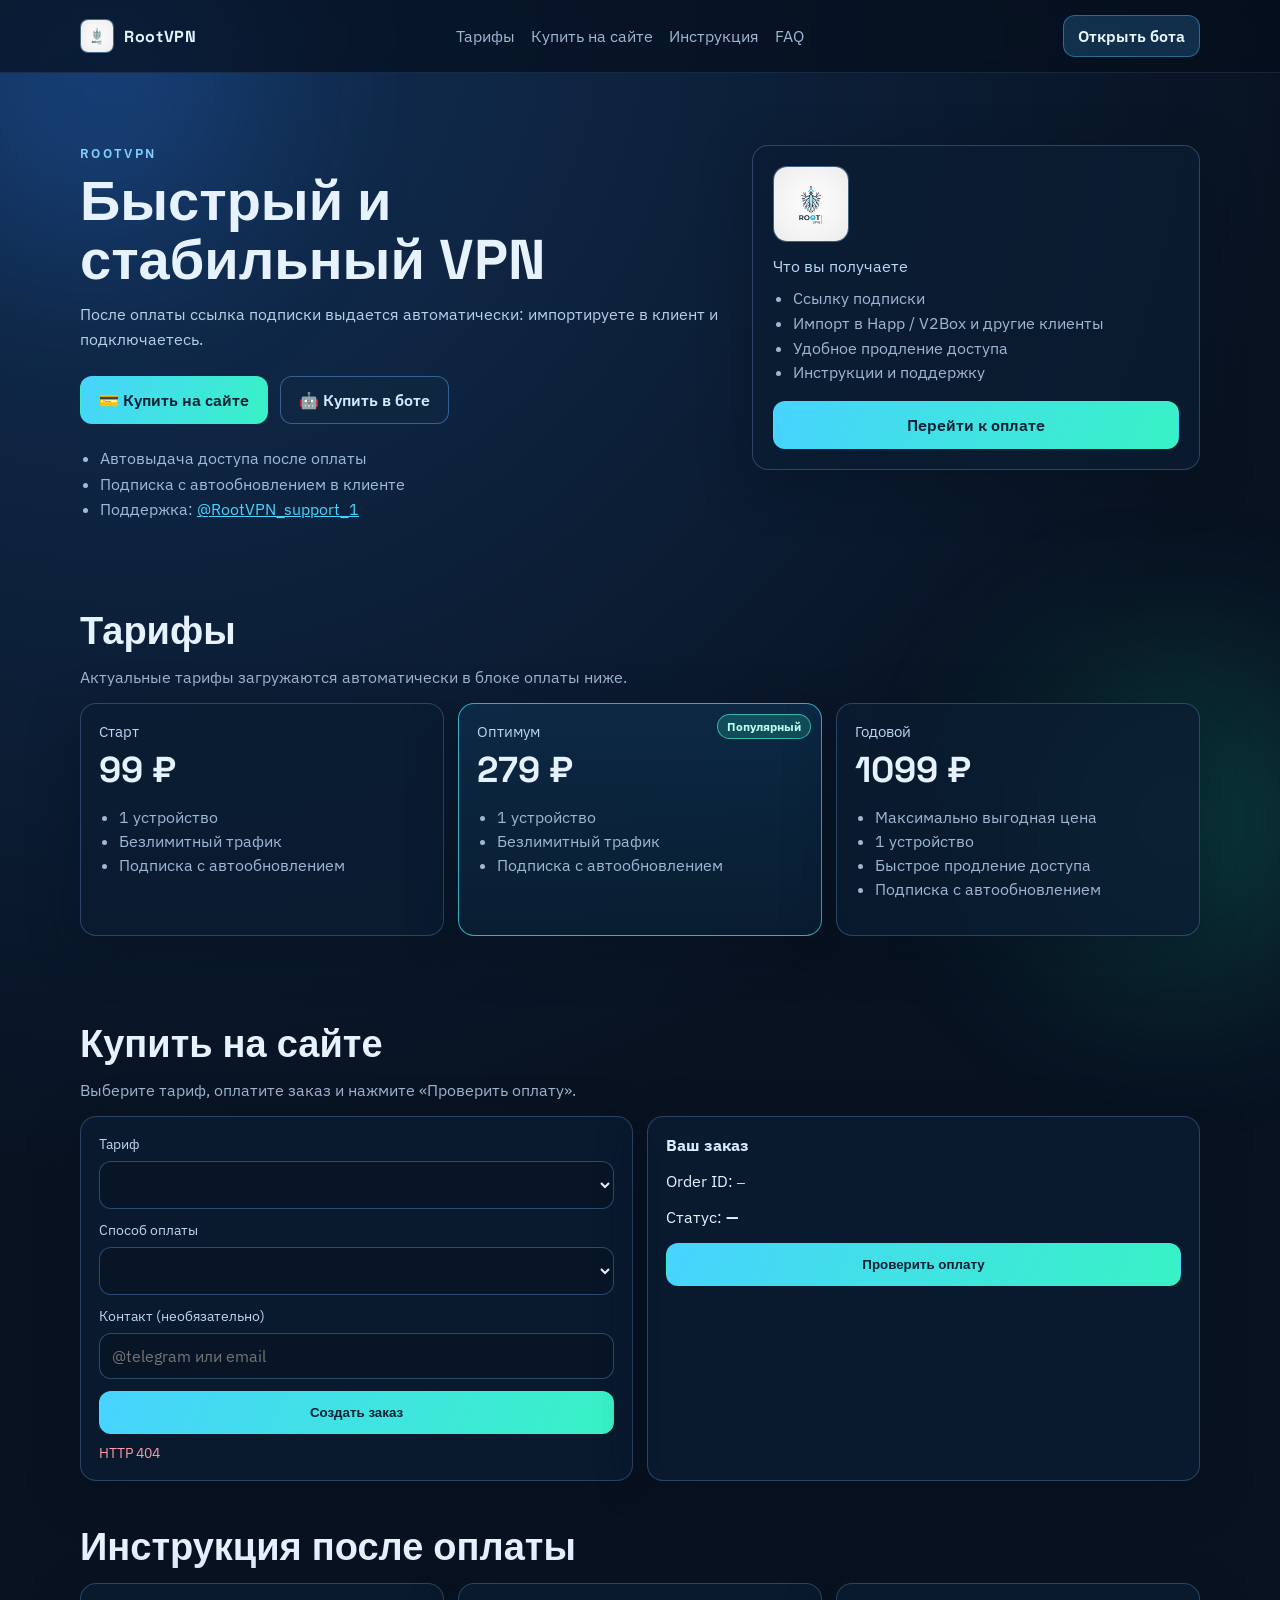
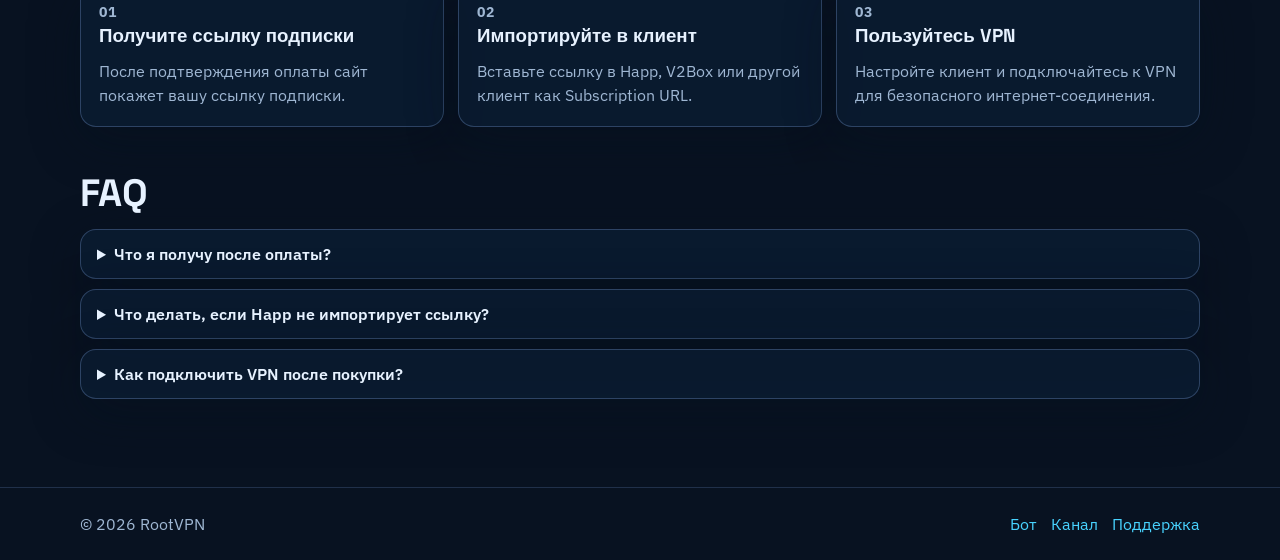
==== site/index.html @ 73cd656a "Fix site text encoding (UTF-8) and support link" ====
<!doctype html>
<html lang="ru">
<head>
  <meta charset="utf-8">
  <meta name="viewport" content="width=device-width, initial-scale=1">
  <title>RootVPN — быстрый и стабильный VPN</title>
  <meta name="description" content="RootVPN: самостоятельный сайт для покупки VPN-доступа, оплата и выдача подписки сразу после платежа.">
  <link rel="preconnect" href="https://fonts.googleapis.com">
  <link rel="preconnect" href="https://fonts.gstatic.com" crossorigin>
  <link href="https://fonts.googleapis.com/css2?family=Space+Grotesk:wght@400;500;700&family=IBM+Plex+Sans:wght@400;500;600&display=swap" rel="stylesheet">
  <link rel="stylesheet" href="styles.css">
</head>
<body>
  <div class="bg-blur bg-blur-a" aria-hidden="true"></div>
  <div class="bg-blur bg-blur-b" aria-hidden="true"></div>

  <header class="topbar">
    <div class="container topbar-inner">
      <a class="brand" href="#top">
        <img class="brand-logo" src="assets/rootvpn-logo.png" alt="Логотип RootVPN">
        <span>RootVPN</span>
      </a>
      <nav class="topnav">
        <a href="#plans">Тарифы</a>
        <a href="#checkout">Купить на сайте</a>
        <a href="#instructions">Инструкция</a>
        <a href="#faq">FAQ</a>
      </nav>
      <a class="btn btn-sm" href="https://t.me/VPNrobotBOT" target="_blank" rel="noopener">Открыть бота</a>
    </div>
  </header>

  <main id="top">
    <section class="hero">
      <div class="container hero-grid">
        <div>
          <p class="eyebrow">ROOTVPN</p>
          <h1>Быстрый и стабильный VPN</h1>
          <p class="lead">
            После оплаты ссылка подписки выдается автоматически: импортируете в клиент и подключаетесь.
          </p>
          <div class="hero-actions">
            <a class="btn btn-primary" href="#checkout">💳 Купить на сайте</a>
            <a class="btn btn-ghost" href="https://t.me/VPNrobotBOT" target="_blank" rel="noopener">🤖 Купить в боте</a>
          </div>
          <ul class="trust-list">
            <li>Автовыдача доступа после оплаты</li>
            <li>Подписка с автообновлением в клиенте</li>
            <li>Поддержка: <a href="https://t.me/RootVPN_support_1" target="_blank" rel="noopener">@RootVPN_support_1</a></li>
          </ul>
        </div>
        <aside class="hero-card">
          <img class="hero-logo" src="assets/rootvpn-logo.png" alt="Логотип RootVPN">
          <p class="hero-card-title">Что вы получаете</p>
          <ul>
            <li>Ссылку подписки</li>
            <li>Импорт в Happ / V2Box и другие клиенты</li>
            <li>Удобное продление доступа</li>
            <li>Инструкции и поддержку</li>
          </ul>
          <a class="btn btn-primary btn-block" href="#checkout">Перейти к оплате</a>
        </aside>
      </div>
    </section>

    <section class="plans" id="plans">
      <div class="container">
        <h2>Тарифы</h2>
        <p class="section-sub">Актуальные тарифы загружаются автоматически в блоке оплаты ниже.</p>
        <div class="plans-grid">
          <article class="plan">
            <p class="plan-name">Старт</p>
            <p class="plan-price">99 ₽</p>
            <ul>
              <li>1 устройство</li>
              <li>Безлимитный трафик</li>
              <li>Подписка с автообновлением</li>
            </ul>
          </article>
          <article class="plan plan-featured">
            <p class="plan-badge">Популярный</p>
            <p class="plan-name">Оптимум</p>
            <p class="plan-price">279 ₽</p>
            <ul>
              <li>1 устройство</li>
              <li>Безлимитный трафик</li>
              <li>Подписка с автообновлением</li>
            </ul>
          </article>
          <article class="plan">
            <p class="plan-name">Годовой</p>
            <p class="plan-price">1099 ₽</p>
            <ul>
              <li>Максимально выгодная цена</li>
              <li>1 устройство</li>
              <li>Быстрое продление доступа</li>
              <li>Подписка с автообновлением</li>
            </ul>
          </article>
        </div>
      </div>
    </section>

    <section class="checkout" id="checkout">
      <div class="container">
        <h2>Купить на сайте</h2>
        <p class="section-sub">Выберите тариф, оплатите заказ и нажмите «Проверить оплату».</p>

        <div class="checkout-grid">
          <form id="checkout-form" class="checkout-card">
            <label class="field-label" for="plan-select">Тариф</label>
            <select id="plan-select" class="field-input" required></select>

            <label class="field-label" for="provider-select">Способ оплаты</label>
            <select id="provider-select" class="field-input" required></select>

            <label class="field-label" for="contact-input">Контакт (необязательно)</label>
            <input id="contact-input" class="field-input" placeholder="@telegram или email">

            <button type="submit" class="btn btn-primary btn-block">Создать заказ</button>
            <p id="checkout-error" class="msg msg-error" aria-live="polite"></p>
          </form>

          <div class="checkout-card" id="order-card">
            <p class="order-title">Ваш заказ</p>
            <p>Order ID: <code id="order-id">—</code></p>
            <p>Статус: <strong id="order-status">—</strong></p>
            <div class="order-actions">
              <a id="pay-link" class="btn btn-ghost btn-block" href="#" target="_blank" rel="noopener" hidden>Открыть оплату</a>
              <button id="check-btn" class="btn btn-primary btn-block" type="button" disabled>Проверить оплату</button>
            </div>
            <p id="order-message" class="msg" aria-live="polite"></p>
          </div>
        </div>
      </div>
    </section>

    <section class="instructions" id="instructions">
      <div class="container">
        <h2>Инструкция после оплаты</h2>
        <div class="steps">
          <article class="step">
            <p class="step-num">01</p>
            <h3>Получите ссылку подписки</h3>
            <p>После подтверждения оплаты сайт покажет вашу ссылку подписки.</p>
          </article>
          <article class="step">
            <p class="step-num">02</p>
            <h3>Импортируйте в клиент</h3>
            <p>Вставьте ссылку в Happ, V2Box или другой клиент как Subscription URL.</p>
          </article>
          <article class="step">
            <p class="step-num">03</p>
            <h3>Пользуйтесь VPN</h3>
            <p>Настройте клиент и подключайтесь к VPN для безопасного интернет-соединения.</p>
          </article>
        </div>

        <div id="delivery-box" class="delivery-box" hidden>
          <p class="delivery-title">Доступ выдан ✅</p>
          <label class="field-label" for="sub-url">Ссылка подписки</label>
          <textarea id="sub-url" class="field-input code-field" rows="3" readonly></textarea>
          <button id="copy-sub-url" class="btn btn-ghost" type="button">Скопировать ссылку</button>
          <p id="copy-msg" class="msg" aria-live="polite"></p>
        </div>
      </div>
    </section>

    <section class="faq" id="faq">
      <div class="container">
        <h2>FAQ</h2>
        <details>
          <summary>Что я получу после оплаты?</summary>
          <p>После подтверждения оплаты вы получите ссылку на вашу подписку, которую можно импортировать в любой поддерживаемый клиент.</p>
        </details>
        <details>
          <summary>Что делать, если Happ не импортирует ссылку?</summary>
          <p>Зайдите в Settings → Dev Settings → Enable for all configurations, затем попробуйте импорт еще раз.</p>
        </details>
        <details>
          <summary>Как подключить VPN после покупки?</summary>
          <p>После получения ссылки на подписку, импортируйте её в ваш клиент (Happ, V2Box или другой) как Subscription URL.</p>
        </details>
      </div>
    </section>
  </main>

  <footer class="footer">
    <div class="container footer-inner">
      <p>© <span id="year"></span> RootVPN</p>
      <div class="footer-links">
        <a href="https://t.me/VPNrobotBOT" target="_blank" rel="noopener">Бот</a>
        <a href="https://t.me/rootvpn_chnl" target="_blank" rel="noopener">Канал</a>
        <a href="https://t.me/RootVPN_support_1" target="_blank" rel="noopener">Поддержка</a>
      </div>
    </div>
  </footer>

  <script src="site.js"></script>
</body>
</html>
---- site/styles.css ----
:root {
  --bg: #081221;
  --bg-soft: #0d1d33;
  --card: rgba(11, 29, 51, 0.78);
  --line: rgba(147, 188, 255, 0.26);
  --text: #e7f2ff;
  --muted: #9fb7d3;
  --accent: #48d3ff;
  --accent-2: #38f2c5;
  --shadow: 0 14px 50px rgba(5, 16, 28, 0.42);
}

*,
*::before,
*::after {
  box-sizing: border-box;
}

[hidden] {
  display: none !important;
}

html,
body {
  margin: 0;
  padding: 0;
  background: radial-gradient(circle at 10% 0%, #123056 0%, var(--bg) 48%),
    radial-gradient(circle at 90% 90%, #0e2e40 0%, var(--bg) 44%);
  color: var(--text);
  font-family: "IBM Plex Sans", "Segoe UI", sans-serif;
}

a {
  color: var(--accent);
}

.container {
  width: min(1120px, 92vw);
  margin: 0 auto;
}

.bg-blur {
  position: fixed;
  border-radius: 999px;
  filter: blur(90px);
  opacity: 0.22;
  pointer-events: none;
  z-index: 0;
}

.bg-blur-a {
  width: 340px;
  height: 340px;
  background: #2e82ff;
  top: -80px;
  left: -80px;
}

.bg-blur-b {
  width: 320px;
  height: 320px;
  background: #16c99a;
  bottom: -80px;
  right: -60px;
}

.topbar,
main,
.footer {
  position: relative;
  z-index: 1;
}

.topbar {
  backdrop-filter: blur(10px);
  border-bottom: 1px solid rgba(121, 169, 242, 0.14);
  background: rgba(5, 14, 27, 0.68);
}

.topbar-inner {
  display: flex;
  align-items: center;
  justify-content: space-between;
  min-height: 72px;
  gap: 18px;
}

.brand {
  display: inline-flex;
  align-items: center;
  gap: 10px;
  font-family: "Space Grotesk", "Segoe UI", sans-serif;
  font-weight: 700;
  letter-spacing: 0.04em;
  text-decoration: none;
  color: #dff6ff;
}

.brand-logo {
  width: 34px;
  height: 34px;
  border-radius: 8px;
  object-fit: cover;
  border: 1px solid rgba(151, 205, 255, 0.42);
  background: rgba(16, 35, 59, 0.8);
}

.topnav {
  display: flex;
  gap: 16px;
}

.topnav a {
  text-decoration: none;
  color: var(--muted);
}

.topnav a:hover {
  color: #d8ebff;
}

.btn {
  display: inline-flex;
  align-items: center;
  justify-content: center;
  border-radius: 12px;
  text-decoration: none;
  border: 1px solid transparent;
  font-weight: 600;
  transition: transform 0.2s ease, filter 0.2s ease, border-color 0.2s ease;
}

.btn:hover {
  transform: translateY(-1px);
  filter: brightness(1.08);
}

.btn-sm {
  padding: 10px 14px;
  background: rgba(66, 174, 255, 0.2);
  border-color: rgba(84, 196, 255, 0.4);
  color: #e8f8ff;
}

.btn-primary {
  padding: 13px 18px;
  background: linear-gradient(115deg, var(--accent), var(--accent-2));
  color: #052033;
}

.btn-ghost {
  padding: 13px 18px;
  border-color: rgba(96, 166, 255, 0.46);
  background: rgba(18, 41, 67, 0.65);
  color: #d5e9ff;
}

.btn-block {
  width: 100%;
}

.hero {
  padding: 72px 0 42px;
}

.hero-grid {
  display: grid;
  grid-template-columns: 1.3fr 0.9fr;
  gap: 26px;
  align-items: start;
}

.eyebrow {
  margin: 0 0 10px;
  color: #83cdff;
  font-size: 13px;
  letter-spacing: 0.18em;
  text-transform: uppercase;
  font-weight: 600;
}

h1,
h2,
h3 {
  margin: 0 0 12px;
  font-family: "Space Grotesk", "Segoe UI", sans-serif;
}

h1 {
  font-size: clamp(32px, 5vw, 56px);
  line-height: 1.05;
  max-width: 760px;
}

h2 {
  font-size: clamp(26px, 3vw, 38px);
}

.lead {
  margin: 0 0 24px;
  color: #b7d0e8;
  line-height: 1.58;
  max-width: 640px;
}

.hero-actions {
  display: flex;
  gap: 12px;
  flex-wrap: wrap;
  margin-bottom: 22px;
}

.trust-list {
  margin: 0;
  padding-left: 20px;
  color: #9fbbd9;
  line-height: 1.6;
}

.hero-card,
.plan,
.step,
.faq details {
  border: 1px solid var(--line);
  border-radius: 16px;
  background: var(--card);
  box-shadow: var(--shadow);
}

.hero-card {
  padding: 20px;
}

.hero-logo {
  width: 76px;
  height: 76px;
  border-radius: 14px;
  object-fit: cover;
  border: 1px solid rgba(151, 205, 255, 0.36);
  margin-bottom: 10px;
  background: rgba(16, 35, 59, 0.8);
}

.hero-card-title {
  margin: 0 0 10px;
  color: #b9d8f5;
}

.hero-card ul {
  margin: 0 0 16px;
  padding-left: 20px;
  color: var(--muted);
  line-height: 1.55;
}

.plans,
.how,
.faq {
  padding: 42px 0;
}

.section-sub {
  margin: 0 0 16px;
  color: var(--muted);
}

.plans-grid {
  display: grid;
  grid-template-columns: repeat(3, minmax(0, 1fr));
  gap: 14px;
}

.plan {
  padding: 18px;
  position: relative;
}

.plan-featured {
  border-color: rgba(72, 233, 255, 0.7);
  background: linear-gradient(180deg, rgba(12, 43, 71, 0.9), rgba(10, 30, 51, 0.9));
}

.plan-badge {
  position: absolute;
  top: 10px;
  right: 10px;
  margin: 0;
  font-size: 12px;
  font-weight: 700;
  background: rgba(55, 224, 194, 0.2);
  border: 1px solid rgba(72, 242, 205, 0.65);
  padding: 4px 9px;
  border-radius: 999px;
  color: #baffee;
}

.plan-name {
  margin: 0;
  color: #b9d7f2;
  font-size: 15px;
}

.plan-price {
  margin: 6px 0 12px;
  font-family: "Space Grotesk", "Segoe UI", sans-serif;
  font-size: 36px;
  font-weight: 700;
}

.plan ul {
  margin: 0 0 16px;
  padding-left: 20px;
  color: var(--muted);
  line-height: 1.5;
}

.checkout {
  padding: 42px 0;
}

.checkout-grid {
  display: grid;
  grid-template-columns: 1fr 1fr;
  gap: 14px;
}

.checkout-card {
  border: 1px solid var(--line);
  border-radius: 16px;
  background: var(--card);
  box-shadow: var(--shadow);
  padding: 18px;
}

.field-label {
  display: block;
  margin: 0 0 8px;
  color: #bbd6ef;
  font-size: 14px;
}

.field-input {
  width: 100%;
  border: 1px solid rgba(116, 172, 242, 0.35);
  border-radius: 12px;
  background: rgba(8, 22, 40, 0.9);
  color: #e5f2ff;
  padding: 12px;
  margin: 0 0 12px;
  font: inherit;
}

.field-input:focus {
  outline: none;
  border-color: rgba(72, 211, 255, 0.8);
  box-shadow: 0 0 0 2px rgba(72, 211, 255, 0.2);
}

.code-field {
  min-height: 92px;
  font-family: "IBM Plex Mono", "Consolas", monospace;
  font-size: 13px;
}

.order-title {
  margin: 0 0 8px;
  color: #d6ecff;
  font-weight: 700;
}

.order-actions {
  display: grid;
  gap: 10px;
  margin-top: 12px;
}

.msg {
  margin: 10px 0 0;
  font-size: 14px;
  color: #aecdde;
}

.msg-error {
  color: #ff9ba7;
}

.msg-ok {
  color: #84f0c2;
}

.delivery-box {
  margin-top: 16px;
  border: 1px solid rgba(72, 242, 205, 0.42);
  border-radius: 16px;
  background: rgba(9, 35, 38, 0.62);
  box-shadow: var(--shadow);
  padding: 18px;
}

.delivery-title {
  margin: 0 0 10px;
  color: #baffee;
  font-weight: 700;
}

.steps {
  display: grid;
  grid-template-columns: repeat(3, minmax(0, 1fr));
  gap: 14px;
}

.step {
  padding: 18px;
}

.step-num {
  margin: 0 0 8px;
  color: #91d6ff;
  font-weight: 700;
  font-size: 14px;
  letter-spacing: 0.08em;
}

.step p {
  margin: 0;
  color: var(--muted);
  line-height: 1.55;
}

.faq details {
  padding: 14px 16px;
  margin-bottom: 10px;
}

.faq summary {
  cursor: pointer;
  font-weight: 600;
}

.faq p {
  color: var(--muted);
  margin: 10px 0 0;
  line-height: 1.55;
}

.footer {
  border-top: 1px solid rgba(128, 172, 240, 0.2);
  margin-top: 36px;
}

.footer-inner {
  min-height: 72px;
  display: flex;
  align-items: center;
  justify-content: space-between;
  gap: 14px;
}

.footer p {
  margin: 0;
  color: var(--muted);
}

.footer-links {
  display: flex;
  gap: 14px;
}

.footer-links a {
  text-decoration: none;
}

@media (max-width: 960px) {
  .hero-grid,
  .plans-grid,
  .steps,
  .checkout-grid {
    grid-template-columns: 1fr;
  }

  .topnav {
    display: none;
  }
}

@media (max-width: 540px) {
  .hero {
    padding-top: 46px;
  }

  .btn,
  .btn-sm {
    width: 100%;
  }

  .hero-actions {
    width: 100%;
  }
}
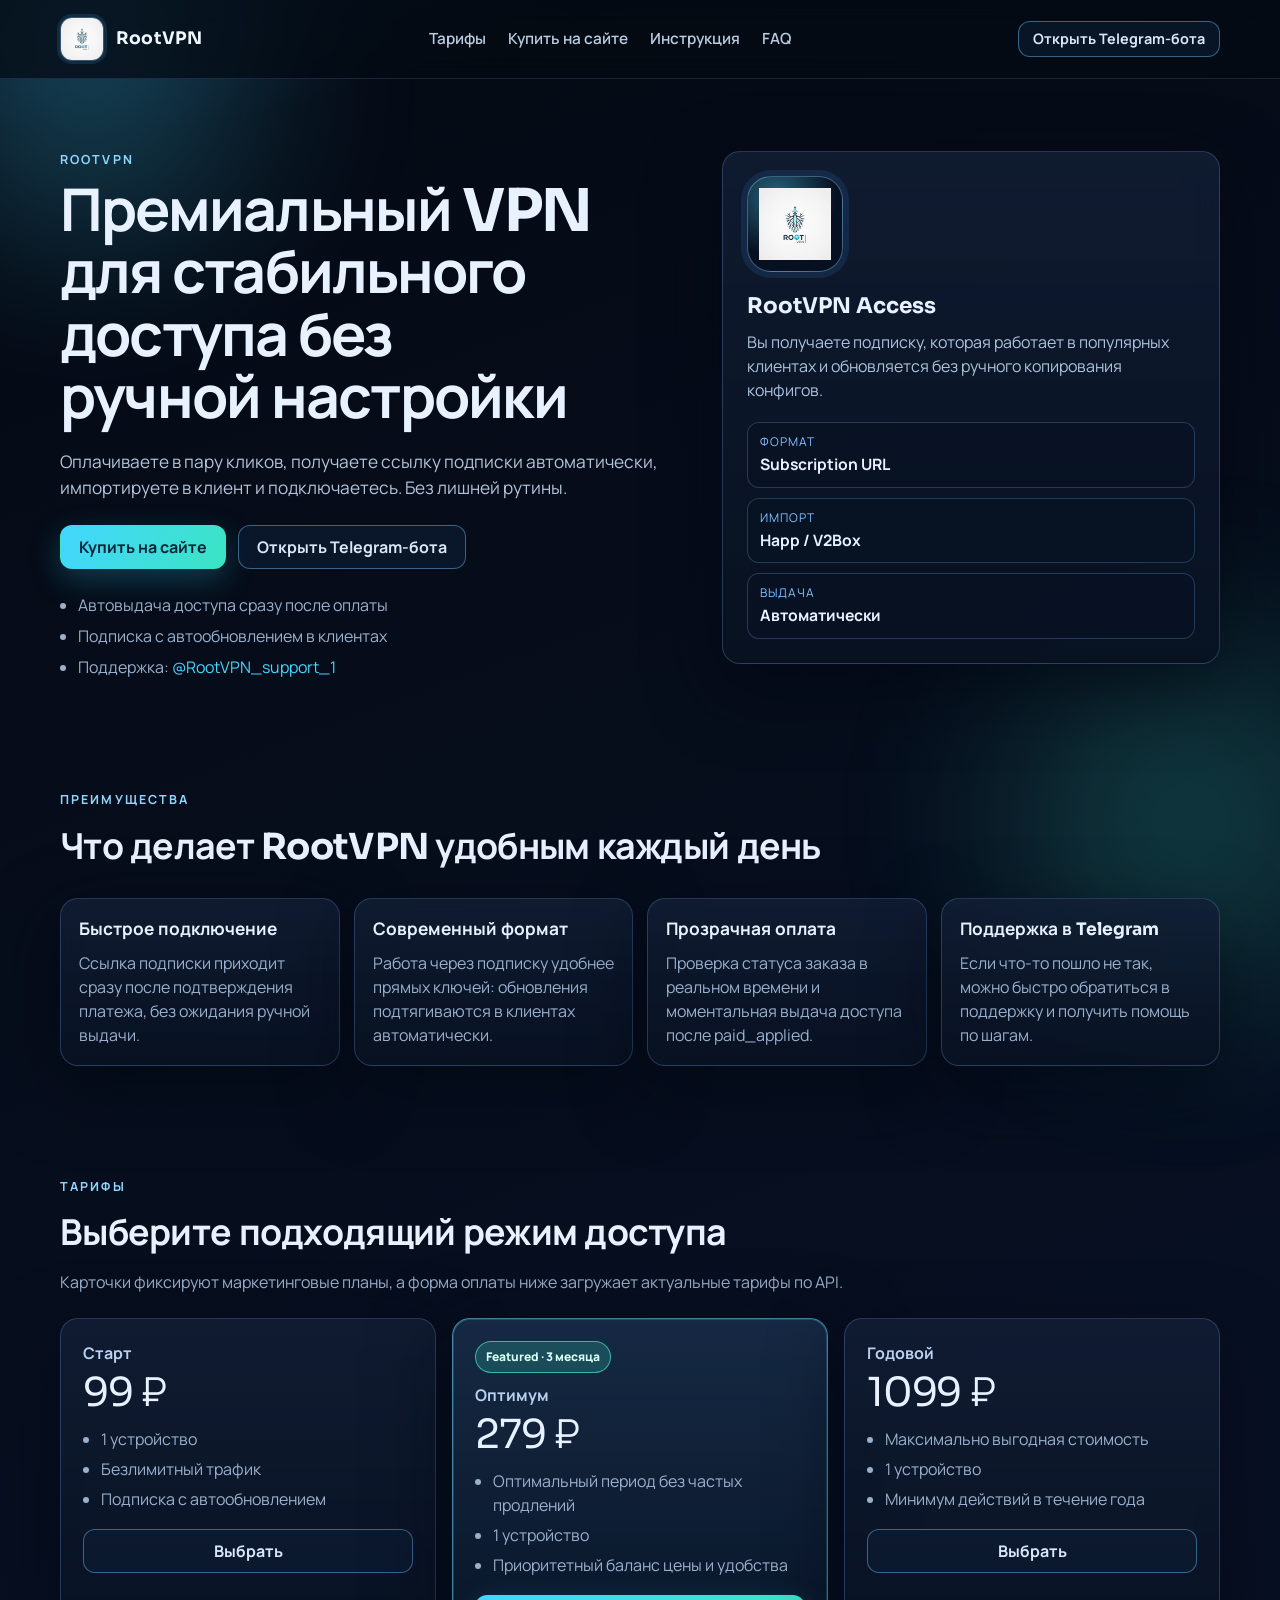
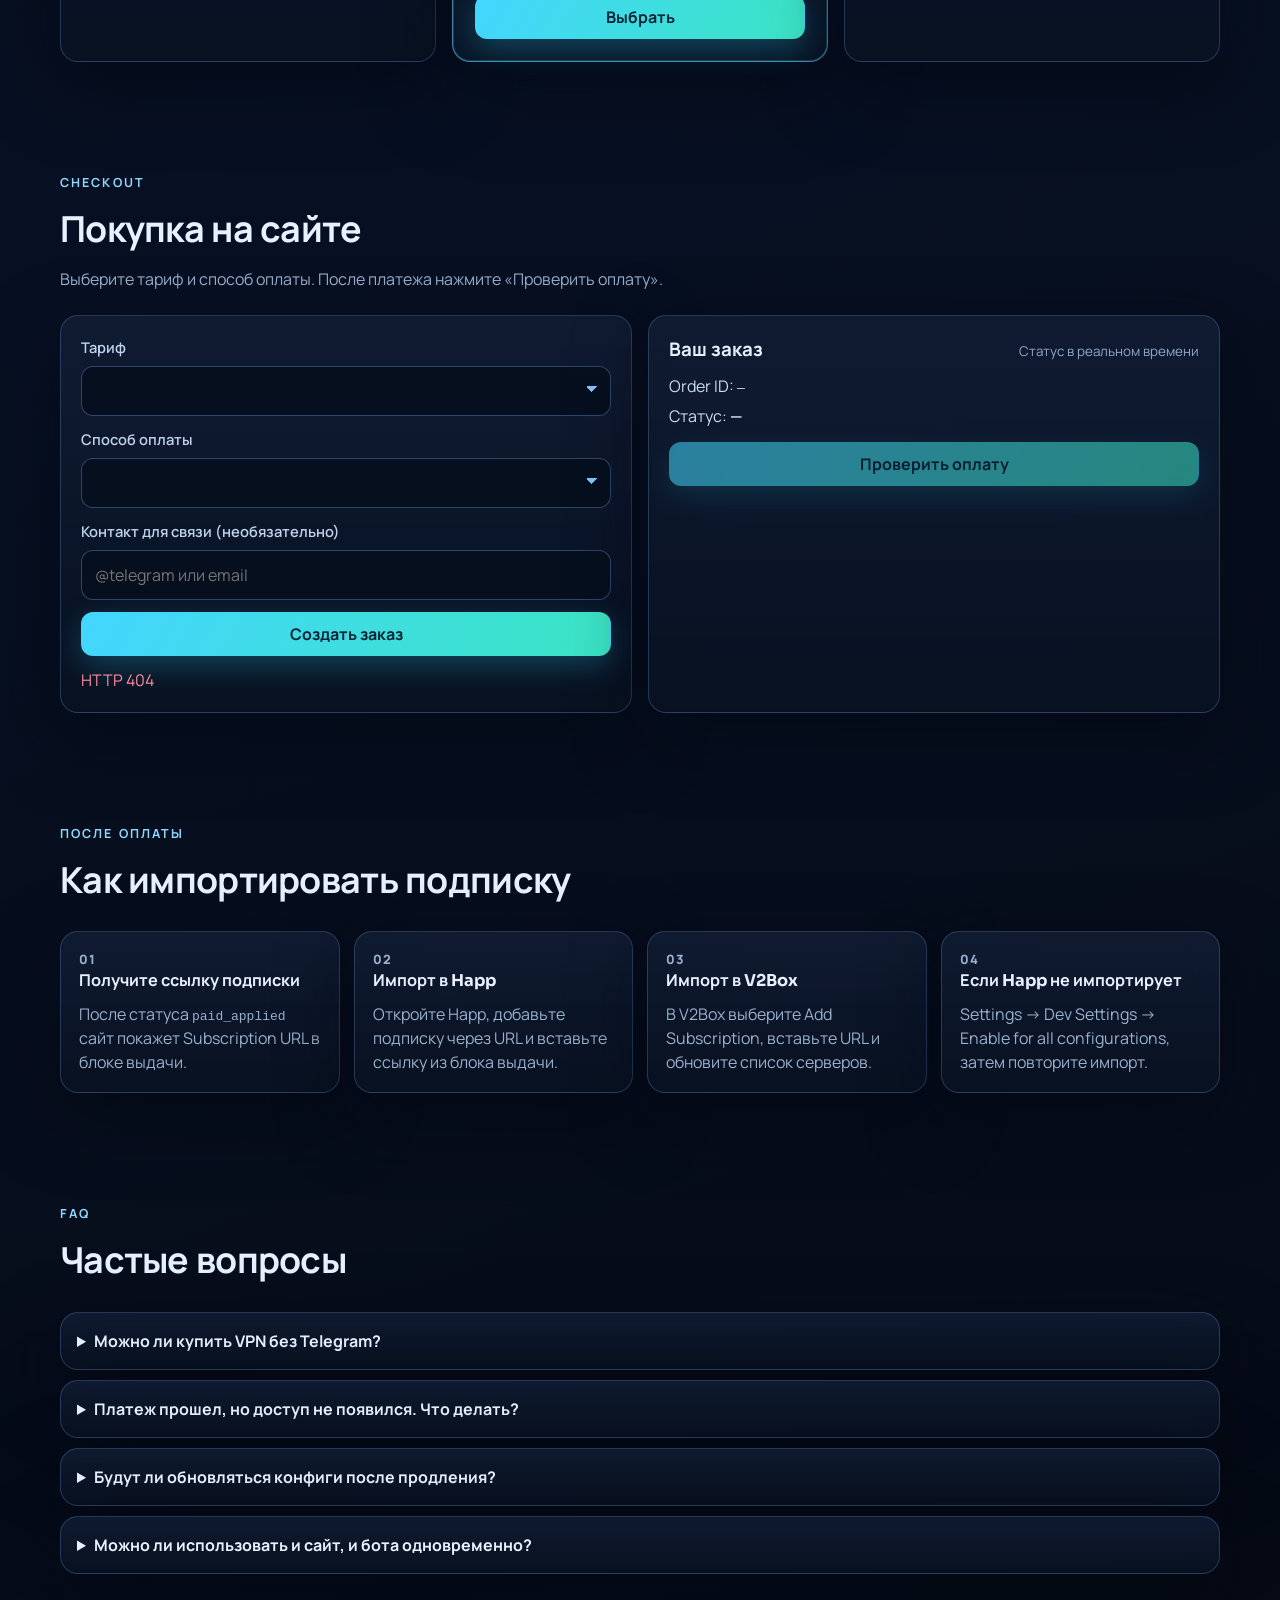
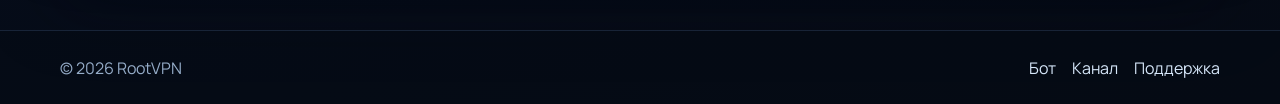
==== commit 684ebf8e: "Site: premium redesign for RootVPN landing and checkout UI" ====
--- a/site/index.html
+++ b/site/index.html
@@ -3,189 +3,264 @@
 <head>
   <meta charset="utf-8">
   <meta name="viewport" content="width=device-width, initial-scale=1">
-  <title>RootVPN — быстрый и стабильный VPN</title>
-  <meta name="description" content="RootVPN: самостоятельный сайт для покупки VPN-доступа, оплата и выдача подписки сразу после платежа.">
+  <title>RootVPN — премиальный VPN без лишних шагов</title>
+  <meta name="description" content="RootVPN: быстрый, стабильный и приватный VPN. Покупка на сайте, мгновенная выдача подписки, поддержка в Telegram.">
   <link rel="preconnect" href="https://fonts.googleapis.com">
   <link rel="preconnect" href="https://fonts.gstatic.com" crossorigin>
-  <link href="https://fonts.googleapis.com/css2?family=Space+Grotesk:wght@400;500;700&family=IBM+Plex+Sans:wght@400;500;600&display=swap" rel="stylesheet">
+  <link href="https://fonts.googleapis.com/css2?family=Manrope:wght@400;500;600;700;800&family=Sora:wght@500;600;700&display=swap" rel="stylesheet">
   <link rel="stylesheet" href="styles.css">
 </head>
 <body>
-  <div class="bg-blur bg-blur-a" aria-hidden="true"></div>
-  <div class="bg-blur bg-blur-b" aria-hidden="true"></div>
-
-  <header class="topbar">
-    <div class="container topbar-inner">
-      <a class="brand" href="#top">
+  <div class="page-glow glow-top" aria-hidden="true"></div>
+  <div class="page-glow glow-bottom" aria-hidden="true"></div>
+
+  <header class="site-header">
+    <div class="container header-inner">
+      <a class="brand" href="#top" aria-label="RootVPN">
         <img class="brand-logo" src="assets/rootvpn-logo.png" alt="Логотип RootVPN">
-        <span>RootVPN</span>
+        <span class="brand-text">RootVPN</span>
       </a>
-      <nav class="topnav">
+      <nav class="main-nav" aria-label="Главная навигация">
         <a href="#plans">Тарифы</a>
         <a href="#checkout">Купить на сайте</a>
         <a href="#instructions">Инструкция</a>
         <a href="#faq">FAQ</a>
       </nav>
-      <a class="btn btn-sm" href="https://t.me/VPNrobotBOT" target="_blank" rel="noopener">Открыть бота</a>
+      <a class="btn btn-outline btn-small" href="https://t.me/VPNrobotBOT" target="_blank" rel="noopener">Открыть Telegram-бота</a>
     </div>
   </header>
 
   <main id="top">
-    <section class="hero">
+    <section class="hero section">
       <div class="container hero-grid">
-        <div>
+        <div class="hero-copy">
           <p class="eyebrow">ROOTVPN</p>
-          <h1>Быстрый и стабильный VPN</h1>
-          <p class="lead">
-            После оплаты ссылка подписки выдается автоматически: импортируете в клиент и подключаетесь.
+          <h1>Премиальный VPN для стабильного доступа без ручной настройки</h1>
+          <p class="hero-subtitle">
+            Оплачиваете в пару кликов, получаете ссылку подписки автоматически,
+            импортируете в клиент и подключаетесь. Без лишней рутины.
           </p>
           <div class="hero-actions">
-            <a class="btn btn-primary" href="#checkout">💳 Купить на сайте</a>
-            <a class="btn btn-ghost" href="https://t.me/VPNrobotBOT" target="_blank" rel="noopener">🤖 Купить в боте</a>
+            <a class="btn btn-primary" href="#checkout">Купить на сайте</a>
+            <a class="btn btn-outline" href="https://t.me/VPNrobotBOT" target="_blank" rel="noopener">Открыть Telegram-бота</a>
           </div>
           <ul class="trust-list">
-            <li>Автовыдача доступа после оплаты</li>
-            <li>Подписка с автообновлением в клиенте</li>
+            <li>Автовыдача доступа сразу после оплаты</li>
+            <li>Подписка с автообновлением в клиентах</li>
             <li>Поддержка: <a href="https://t.me/RootVPN_support_1" target="_blank" rel="noopener">@RootVPN_support_1</a></li>
           </ul>
         </div>
-        <aside class="hero-card">
-          <img class="hero-logo" src="assets/rootvpn-logo.png" alt="Логотип RootVPN">
-          <p class="hero-card-title">Что вы получаете</p>
-          <ul>
-            <li>Ссылку подписки</li>
-            <li>Импорт в Happ / V2Box и другие клиенты</li>
-            <li>Удобное продление доступа</li>
-            <li>Инструкции и поддержку</li>
-          </ul>
-          <a class="btn btn-primary btn-block" href="#checkout">Перейти к оплате</a>
+
+        <aside class="hero-panel glass-card">
+          <div class="hero-logo-wrap">
+            <img class="hero-logo" src="assets/rootvpn-logo.png" alt="RootVPN">
+          </div>
+          <h2>RootVPN Access</h2>
+          <p>
+            Вы получаете подписку, которая работает в популярных клиентах
+            и обновляется без ручного копирования конфигов.
+          </p>
+          <div class="hero-metrics">
+            <div class="metric-card">
+              <span class="metric-label">Формат</span>
+              <strong>Subscription URL</strong>
+            </div>
+            <div class="metric-card">
+              <span class="metric-label">Импорт</span>
+              <strong>Happ / V2Box</strong>
+            </div>
+            <div class="metric-card">
+              <span class="metric-label">Выдача</span>
+              <strong>Автоматически</strong>
+            </div>
+          </div>
         </aside>
       </div>
     </section>
 
-    <section class="plans" id="plans">
-      <div class="container">
-        <h2>Тарифы</h2>
-        <p class="section-sub">Актуальные тарифы загружаются автоматически в блоке оплаты ниже.</p>
-        <div class="plans-grid">
-          <article class="plan">
-            <p class="plan-name">Старт</p>
-            <p class="plan-price">99 ₽</p>
+    <section class="benefits section" id="benefits">
+      <div class="container">
+        <div class="section-head">
+          <p class="eyebrow">Преимущества</p>
+          <h2>Что делает RootVPN удобным каждый день</h2>
+        </div>
+        <div class="benefits-grid">
+          <article class="glass-card benefit-card">
+            <h3>Быстрое подключение</h3>
+            <p>Ссылка подписки приходит сразу после подтверждения платежа, без ожидания ручной выдачи.</p>
+          </article>
+          <article class="glass-card benefit-card">
+            <h3>Современный формат</h3>
+            <p>Работа через подписку удобнее прямых ключей: обновления подтягиваются в клиентах автоматически.</p>
+          </article>
+          <article class="glass-card benefit-card">
+            <h3>Прозрачная оплата</h3>
+            <p>Проверка статуса заказа в реальном времени и моментальная выдача доступа после paid_applied.</p>
+          </article>
+          <article class="glass-card benefit-card">
+            <h3>Поддержка в Telegram</h3>
+            <p>Если что-то пошло не так, можно быстро обратиться в поддержку и получить помощь по шагам.</p>
+          </article>
+        </div>
+      </div>
+    </section>
+
+    <section class="pricing section" id="plans">
+      <div class="container">
+        <div class="section-head">
+          <p class="eyebrow">Тарифы</p>
+          <h2>Выберите подходящий режим доступа</h2>
+          <p class="section-note">Карточки фиксируют маркетинговые планы, а форма оплаты ниже загружает актуальные тарифы по API.</p>
+        </div>
+        <div class="pricing-grid">
+          <article class="glass-card price-card">
+            <p class="price-name">Старт</p>
+            <p class="price-value">99 ₽</p>
             <ul>
               <li>1 устройство</li>
               <li>Безлимитный трафик</li>
               <li>Подписка с автообновлением</li>
             </ul>
-          </article>
-          <article class="plan plan-featured">
-            <p class="plan-badge">Популярный</p>
-            <p class="plan-name">Оптимум</p>
-            <p class="plan-price">279 ₽</p>
+            <a class="btn btn-outline btn-block" href="#checkout">Выбрать</a>
+          </article>
+
+          <article class="glass-card price-card featured">
+            <p class="price-badge">Featured · 3 месяца</p>
+            <p class="price-name">Оптимум</p>
+            <p class="price-value">279 ₽</p>
             <ul>
+              <li>Оптимальный период без частых продлений</li>
               <li>1 устройство</li>
-              <li>Безлимитный трафик</li>
-              <li>Подписка с автообновлением</li>
+              <li>Приоритетный баланс цены и удобства</li>
             </ul>
-          </article>
-          <article class="plan">
-            <p class="plan-name">Годовой</p>
-            <p class="plan-price">1099 ₽</p>
+            <a class="btn btn-primary btn-block" href="#checkout">Выбрать</a>
+          </article>
+
+          <article class="glass-card price-card">
+            <p class="price-name">Годовой</p>
+            <p class="price-value">1099 ₽</p>
             <ul>
-              <li>Максимально выгодная цена</li>
+              <li>Максимально выгодная стоимость</li>
               <li>1 устройство</li>
-              <li>Быстрое продление доступа</li>
-              <li>Подписка с автообновлением</li>
+              <li>Минимум действий в течение года</li>
             </ul>
-          </article>
-        </div>
-      </div>
-    </section>
-
-    <section class="checkout" id="checkout">
-      <div class="container">
-        <h2>Купить на сайте</h2>
-        <p class="section-sub">Выберите тариф, оплатите заказ и нажмите «Проверить оплату».</p>
+            <a class="btn btn-outline btn-block" href="#checkout">Выбрать</a>
+          </article>
+        </div>
+      </div>
+    </section>
+
+    <section class="checkout section" id="checkout">
+      <div class="container">
+        <div class="section-head">
+          <p class="eyebrow">Checkout</p>
+          <h2>Покупка на сайте</h2>
+          <p class="section-note">Выберите тариф и способ оплаты. После платежа нажмите «Проверить оплату».</p>
+        </div>
 
         <div class="checkout-grid">
-          <form id="checkout-form" class="checkout-card">
+          <form id="checkout-form" class="glass-card checkout-card" novalidate>
             <label class="field-label" for="plan-select">Тариф</label>
             <select id="plan-select" class="field-input" required></select>
 
             <label class="field-label" for="provider-select">Способ оплаты</label>
             <select id="provider-select" class="field-input" required></select>
 
-            <label class="field-label" for="contact-input">Контакт (необязательно)</label>
-            <input id="contact-input" class="field-input" placeholder="@telegram или email">
+            <label class="field-label" for="contact-input">Контакт для связи (необязательно)</label>
+            <input id="contact-input" class="field-input" placeholder="@telegram или email" autocomplete="off">
 
             <button type="submit" class="btn btn-primary btn-block">Создать заказ</button>
             <p id="checkout-error" class="msg msg-error" aria-live="polite"></p>
           </form>
 
-          <div class="checkout-card" id="order-card">
-            <p class="order-title">Ваш заказ</p>
-            <p>Order ID: <code id="order-id">—</code></p>
-            <p>Статус: <strong id="order-status">—</strong></p>
+          <div class="glass-card checkout-card order-card">
+            <div class="order-head">
+              <h3>Ваш заказ</h3>
+              <span class="order-meta">Статус в реальном времени</span>
+            </div>
+            <p class="order-line">Order ID: <code id="order-id">—</code></p>
+            <p class="order-line">Статус: <strong id="order-status">—</strong></p>
+
             <div class="order-actions">
-              <a id="pay-link" class="btn btn-ghost btn-block" href="#" target="_blank" rel="noopener" hidden>Открыть оплату</a>
+              <a id="pay-link" class="btn btn-outline btn-block" href="#" target="_blank" rel="noopener" hidden>Открыть оплату</a>
               <button id="check-btn" class="btn btn-primary btn-block" type="button" disabled>Проверить оплату</button>
             </div>
+
             <p id="order-message" class="msg" aria-live="polite"></p>
-          </div>
-        </div>
-      </div>
-    </section>
-
-    <section class="instructions" id="instructions">
-      <div class="container">
-        <h2>Инструкция после оплаты</h2>
-        <div class="steps">
-          <article class="step">
+
+            <div id="delivery-box" class="delivery-box" hidden>
+              <p class="delivery-title">Доступ выдан ✅</p>
+              <label class="field-label" for="sub-url">Ссылка подписки</label>
+              <textarea id="sub-url" class="field-input code-field" rows="4" readonly></textarea>
+              <button id="copy-sub-url" class="btn btn-outline" type="button">Скопировать ссылку</button>
+              <p id="copy-msg" class="msg" aria-live="polite"></p>
+            </div>
+          </div>
+        </div>
+      </div>
+    </section>
+
+    <section class="instructions section" id="instructions">
+      <div class="container">
+        <div class="section-head">
+          <p class="eyebrow">После оплаты</p>
+          <h2>Как импортировать подписку</h2>
+        </div>
+
+        <div class="instructions-grid">
+          <article class="glass-card instruction-card">
             <p class="step-num">01</p>
             <h3>Получите ссылку подписки</h3>
-            <p>После подтверждения оплаты сайт покажет вашу ссылку подписки.</p>
-          </article>
-          <article class="step">
+            <p>После статуса <code>paid_applied</code> сайт покажет Subscription URL в блоке выдачи.</p>
+          </article>
+          <article class="glass-card instruction-card">
             <p class="step-num">02</p>
-            <h3>Импортируйте в клиент</h3>
-            <p>Вставьте ссылку в Happ, V2Box или другой клиент как Subscription URL.</p>
-          </article>
-          <article class="step">
+            <h3>Импорт в Happ</h3>
+            <p>Откройте Happ, добавьте подписку через URL и вставьте ссылку из блока выдачи.</p>
+          </article>
+          <article class="glass-card instruction-card">
             <p class="step-num">03</p>
-            <h3>Пользуйтесь VPN</h3>
-            <p>Настройте клиент и подключайтесь к VPN для безопасного интернет-соединения.</p>
-          </article>
-        </div>
-
-        <div id="delivery-box" class="delivery-box" hidden>
-          <p class="delivery-title">Доступ выдан ✅</p>
-          <label class="field-label" for="sub-url">Ссылка подписки</label>
-          <textarea id="sub-url" class="field-input code-field" rows="3" readonly></textarea>
-          <button id="copy-sub-url" class="btn btn-ghost" type="button">Скопировать ссылку</button>
-          <p id="copy-msg" class="msg" aria-live="polite"></p>
-        </div>
-      </div>
-    </section>
-
-    <section class="faq" id="faq">
-      <div class="container">
-        <h2>FAQ</h2>
-        <details>
-          <summary>Что я получу после оплаты?</summary>
-          <p>После подтверждения оплаты вы получите ссылку на вашу подписку, которую можно импортировать в любой поддерживаемый клиент.</p>
-        </details>
-        <details>
-          <summary>Что делать, если Happ не импортирует ссылку?</summary>
-          <p>Зайдите в Settings → Dev Settings → Enable for all configurations, затем попробуйте импорт еще раз.</p>
-        </details>
-        <details>
-          <summary>Как подключить VPN после покупки?</summary>
-          <p>После получения ссылки на подписку, импортируйте её в ваш клиент (Happ, V2Box или другой) как Subscription URL.</p>
-        </details>
+            <h3>Импорт в V2Box</h3>
+            <p>В V2Box выберите Add Subscription, вставьте URL и обновите список серверов.</p>
+          </article>
+          <article class="glass-card instruction-card">
+            <p class="step-num">04</p>
+            <h3>Если Happ не импортирует</h3>
+            <p>Settings → Dev Settings → Enable for all configurations, затем повторите импорт.</p>
+          </article>
+        </div>
+      </div>
+    </section>
+
+    <section class="faq section" id="faq">
+      <div class="container">
+        <div class="section-head">
+          <p class="eyebrow">FAQ</p>
+          <h2>Частые вопросы</h2>
+        </div>
+        <div class="faq-list">
+          <details class="glass-card">
+            <summary>Можно ли купить VPN без Telegram?</summary>
+            <p>Да. Сайт работает как отдельный канал продаж: оплата и выдача подписки доступны напрямую.</p>
+          </details>
+          <details class="glass-card">
+            <summary>Платеж прошел, но доступ не появился. Что делать?</summary>
+            <p>Нажмите «Проверить оплату» еще раз через 10–20 секунд. Если не помогло — напишите в <a href="https://t.me/RootVPN_support_1" target="_blank" rel="noopener">поддержку</a>.</p>
+          </details>
+          <details class="glass-card">
+            <summary>Будут ли обновляться конфиги после продления?</summary>
+            <p>Да. Вы используете подписочный формат, поэтому обновления подтягиваются в клиенте автоматически.</p>
+          </details>
+          <details class="glass-card">
+            <summary>Можно ли использовать и сайт, и бота одновременно?</summary>
+            <p>Да. Это параллельные каналы. Покупать можно на сайте, а управлять доступом и в Telegram-боте.</p>
+          </details>
+        </div>
       </div>
     </section>
   </main>
 
-  <footer class="footer">
+  <footer class="site-footer">
     <div class="container footer-inner">
       <p>© <span id="year"></span> RootVPN</p>
       <div class="footer-links">
--- a/site/styles.css
+++ b/site/styles.css
@@ -1,13 +1,20 @@
 :root {
-  --bg: #081221;
-  --bg-soft: #0d1d33;
-  --card: rgba(11, 29, 51, 0.78);
-  --line: rgba(147, 188, 255, 0.26);
-  --text: #e7f2ff;
-  --muted: #9fb7d3;
-  --accent: #48d3ff;
-  --accent-2: #38f2c5;
-  --shadow: 0 14px 50px rgba(5, 16, 28, 0.42);
+  --bg: #060b14;
+  --bg-soft: #0a1424;
+  --surface: rgba(13, 24, 44, 0.7);
+  --surface-strong: rgba(11, 21, 38, 0.88);
+  --line: rgba(130, 179, 255, 0.24);
+  --line-strong: rgba(111, 213, 255, 0.55);
+  --text: #e8f1ff;
+  --muted: #9ab0cd;
+  --accent: #43d6ff;
+  --accent-2: #3be4c3;
+  --accent-3: #5a8dff;
+  --ok: #78f5c8;
+  --error: #ff8ea0;
+  --shadow-soft: 0 18px 60px rgba(3, 9, 18, 0.5);
+  --shadow-card: 0 24px 70px rgba(2, 8, 18, 0.56);
+  --radius: 18px;
 }
 
 *,
@@ -24,135 +31,214 @@
 body {
   margin: 0;
   padding: 0;
-  background: radial-gradient(circle at 10% 0%, #123056 0%, var(--bg) 48%),
-    radial-gradient(circle at 90% 90%, #0e2e40 0%, var(--bg) 44%);
+  min-height: 100%;
+}
+
+body {
+  background:
+    radial-gradient(1200px 800px at 5% -10%, #17335f 0%, transparent 58%),
+    radial-gradient(900px 650px at 90% 120%, #0f4c54 0%, transparent 62%),
+    linear-gradient(160deg, #050a13 0%, #071023 50%, #060b15 100%);
   color: var(--text);
-  font-family: "IBM Plex Sans", "Segoe UI", sans-serif;
+  font-family: "Manrope", "Segoe UI", sans-serif;
+  line-height: 1.5;
 }
 
 a {
   color: var(--accent);
+  text-decoration: none;
+}
+
+a:hover {
+  text-decoration: underline;
+  text-underline-offset: 4px;
 }
 
 .container {
-  width: min(1120px, 92vw);
+  width: min(1160px, 92vw);
   margin: 0 auto;
 }
 
-.bg-blur {
+.section {
+  position: relative;
+  z-index: 1;
+  padding: 56px 0;
+}
+
+.section-head {
+  margin-bottom: 24px;
+}
+
+.section-head h2 {
+  margin: 0;
+  font-family: "Sora", "Manrope", sans-serif;
+  font-size: clamp(1.7rem, 2.8vw, 2.6rem);
+  letter-spacing: -0.02em;
+}
+
+.section-note {
+  margin: 10px 0 0;
+  color: var(--muted);
+}
+
+.eyebrow {
+  margin: 0 0 10px;
+  color: #8fd7ff;
+  font-size: 0.78rem;
+  font-weight: 700;
+  letter-spacing: 0.17em;
+  text-transform: uppercase;
+}
+
+.page-glow {
   position: fixed;
+  z-index: 0;
   border-radius: 999px;
   filter: blur(90px);
-  opacity: 0.22;
   pointer-events: none;
-  z-index: 0;
-}
-
-.bg-blur-a {
-  width: 340px;
-  height: 340px;
-  background: #2e82ff;
-  top: -80px;
-  left: -80px;
-}
-
-.bg-blur-b {
-  width: 320px;
-  height: 320px;
-  background: #16c99a;
-  bottom: -80px;
-  right: -60px;
-}
-
-.topbar,
-main,
-.footer {
+  opacity: 0.42;
+}
+
+.glow-top {
+  width: 360px;
+  height: 360px;
+  left: -90px;
+  top: -100px;
+  background: radial-gradient(circle, rgba(67, 214, 255, 0.9), rgba(67, 214, 255, 0));
+}
+
+.glow-bottom {
+  width: 420px;
+  height: 420px;
+  right: -120px;
+  bottom: -130px;
+  background: radial-gradient(circle, rgba(59, 228, 195, 0.68), rgba(59, 228, 195, 0));
+}
+
+.glass-card {
+  background:
+    linear-gradient(180deg, rgba(24, 39, 66, 0.38), rgba(7, 16, 31, 0.72)),
+    var(--surface);
+  border: 1px solid var(--line);
+  border-radius: var(--radius);
+  backdrop-filter: blur(14px);
+  box-shadow: var(--shadow-card);
+}
+
+.site-header,
+.site-footer {
   position: relative;
-  z-index: 1;
-}
-
-.topbar {
-  backdrop-filter: blur(10px);
-  border-bottom: 1px solid rgba(121, 169, 242, 0.14);
-  background: rgba(5, 14, 27, 0.68);
-}
-
-.topbar-inner {
+  z-index: 3;
+}
+
+.site-header {
+  position: sticky;
+  top: 0;
+  border-bottom: 1px solid rgba(112, 161, 238, 0.18);
+  backdrop-filter: blur(12px);
+  background: rgba(4, 10, 19, 0.72);
+}
+
+.header-inner {
+  min-height: 78px;
   display: flex;
   align-items: center;
   justify-content: space-between;
-  min-height: 72px;
-  gap: 18px;
+  gap: 14px;
 }
 
 .brand {
   display: inline-flex;
   align-items: center;
-  gap: 10px;
-  font-family: "Space Grotesk", "Segoe UI", sans-serif;
+  gap: 12px;
+  color: #eff7ff;
+  text-decoration: none;
+}
+
+.brand:hover {
+  text-decoration: none;
+}
+
+.brand-logo {
+  width: 44px;
+  height: 44px;
+  border-radius: 12px;
+  object-fit: cover;
+  border: 1px solid rgba(145, 202, 255, 0.36);
+  background: rgba(9, 21, 38, 0.95);
+  box-shadow: 0 0 0 3px rgba(69, 179, 255, 0.14);
+}
+
+.brand-text {
+  font-family: "Sora", "Manrope", sans-serif;
+  font-size: 1.08rem;
   font-weight: 700;
-  letter-spacing: 0.04em;
+  letter-spacing: 0.01em;
+}
+
+.main-nav {
+  display: flex;
+  gap: 22px;
+}
+
+.main-nav a {
+  color: #b9cbdf;
   text-decoration: none;
-  color: #dff6ff;
-}
-
-.brand-logo {
-  width: 34px;
-  height: 34px;
-  border-radius: 8px;
-  object-fit: cover;
-  border: 1px solid rgba(151, 205, 255, 0.42);
-  background: rgba(16, 35, 59, 0.8);
-}
-
-.topnav {
-  display: flex;
-  gap: 16px;
-}
-
-.topnav a {
-  text-decoration: none;
-  color: var(--muted);
-}
-
-.topnav a:hover {
-  color: #d8ebff;
+  font-weight: 600;
+  font-size: 0.96rem;
+}
+
+.main-nav a:hover {
+  color: #eaf4ff;
 }
 
 .btn {
   display: inline-flex;
   align-items: center;
   justify-content: center;
+  gap: 8px;
   border-radius: 12px;
+  border: 1px solid transparent;
+  padding: 13px 18px;
+  font: inherit;
+  font-weight: 700;
+  line-height: 1;
+  cursor: pointer;
+  transition: transform 0.18s ease, filter 0.18s ease, border-color 0.18s ease, background-color 0.18s ease;
   text-decoration: none;
-  border: 1px solid transparent;
-  font-weight: 600;
-  transition: transform 0.2s ease, filter 0.2s ease, border-color 0.2s ease;
+  white-space: nowrap;
 }
 
 .btn:hover {
   transform: translateY(-1px);
-  filter: brightness(1.08);
-}
-
-.btn-sm {
+  filter: brightness(1.06);
+  text-decoration: none;
+}
+
+.btn:active {
+  transform: translateY(0);
+}
+
+.btn:disabled {
+  opacity: 0.55;
+  cursor: not-allowed;
+}
+
+.btn-small {
   padding: 10px 14px;
-  background: rgba(66, 174, 255, 0.2);
-  border-color: rgba(84, 196, 255, 0.4);
-  color: #e8f8ff;
+  font-size: 0.9rem;
 }
 
 .btn-primary {
-  padding: 13px 18px;
-  background: linear-gradient(115deg, var(--accent), var(--accent-2));
-  color: #052033;
-}
-
-.btn-ghost {
-  padding: 13px 18px;
-  border-color: rgba(96, 166, 255, 0.46);
-  background: rgba(18, 41, 67, 0.65);
-  color: #d5e9ff;
+  color: #052436;
+  background: linear-gradient(120deg, var(--accent), var(--accent-2));
+  box-shadow: 0 10px 30px rgba(38, 192, 225, 0.28);
+}
+
+.btn-outline {
+  color: #d8e7f8;
+  border-color: rgba(111, 193, 255, 0.46);
+  background: rgba(14, 30, 53, 0.62);
 }
 
 .btn-block {
@@ -160,340 +246,434 @@
 }
 
 .hero {
-  padding: 72px 0 42px;
+  padding-top: 72px;
 }
 
 .hero-grid {
   display: grid;
-  grid-template-columns: 1.3fr 0.9fr;
-  gap: 26px;
+  grid-template-columns: 1.12fr 0.88fr;
+  gap: 28px;
   align-items: start;
 }
 
-.eyebrow {
-  margin: 0 0 10px;
-  color: #83cdff;
-  font-size: 13px;
-  letter-spacing: 0.18em;
-  text-transform: uppercase;
-  font-weight: 600;
-}
-
-h1,
-h2,
-h3 {
-  margin: 0 0 12px;
-  font-family: "Space Grotesk", "Segoe UI", sans-serif;
-}
-
-h1 {
-  font-size: clamp(32px, 5vw, 56px);
-  line-height: 1.05;
-  max-width: 760px;
-}
-
-h2 {
-  font-size: clamp(26px, 3vw, 38px);
-}
-
-.lead {
-  margin: 0 0 24px;
-  color: #b7d0e8;
-  line-height: 1.58;
-  max-width: 640px;
+.hero-copy h1 {
+  margin: 0;
+  font-family: "Sora", "Manrope", sans-serif;
+  font-size: clamp(2rem, 4.6vw, 4rem);
+  line-height: 1.06;
+  letter-spacing: -0.03em;
+  text-wrap: balance;
+}
+
+.hero-subtitle {
+  margin: 20px 0 0;
+  max-width: 680px;
+  color: #b2c4da;
+  font-size: 1.08rem;
 }
 
 .hero-actions {
   display: flex;
+  flex-wrap: wrap;
   gap: 12px;
-  flex-wrap: wrap;
-  margin-bottom: 22px;
+  margin-top: 24px;
 }
 
 .trust-list {
-  margin: 0;
-  padding-left: 20px;
-  color: #9fbbd9;
-  line-height: 1.6;
-}
-
-.hero-card,
-.plan,
-.step,
-.faq details {
-  border: 1px solid var(--line);
-  border-radius: 16px;
-  background: var(--card);
-  box-shadow: var(--shadow);
-}
-
-.hero-card {
+  margin: 24px 0 0;
+  padding-left: 18px;
+  color: var(--muted);
+}
+
+.trust-list li + li {
+  margin-top: 7px;
+}
+
+.hero-panel {
+  padding: 24px;
+}
+
+.hero-logo-wrap {
+  width: 96px;
+  height: 96px;
+  border-radius: 24px;
+  display: grid;
+  place-items: center;
+  background:
+    radial-gradient(circle at 30% 20%, rgba(85, 220, 255, 0.4), transparent 60%),
+    rgba(6, 16, 31, 0.84);
+  border: 1px solid rgba(134, 206, 255, 0.42);
+  box-shadow: 0 0 0 6px rgba(68, 158, 255, 0.12);
+}
+
+.hero-logo {
+  width: 72px;
+  height: 72px;
+  object-fit: contain;
+}
+
+.hero-panel h2 {
+  margin: 18px 0 8px;
+  font-family: "Sora", "Manrope", sans-serif;
+  font-size: 1.35rem;
+}
+
+.hero-panel p {
+  margin: 0;
+  color: #adc3dc;
+}
+
+.hero-metrics {
+  margin-top: 20px;
+  display: grid;
+  gap: 10px;
+}
+
+.metric-card {
+  border: 1px solid rgba(124, 181, 255, 0.25);
+  border-radius: 12px;
+  background: rgba(7, 18, 35, 0.72);
+  padding: 10px 12px;
+}
+
+.metric-label {
+  display: block;
+  font-size: 0.75rem;
+  text-transform: uppercase;
+  letter-spacing: 0.08em;
+  color: #82c0ff;
+}
+
+.metric-card strong {
+  display: block;
+  margin-top: 2px;
+  font-size: 0.98rem;
+}
+
+.benefits-grid {
+  display: grid;
+  grid-template-columns: repeat(4, minmax(0, 1fr));
+  gap: 14px;
+}
+
+.benefit-card {
+  padding: 18px;
+}
+
+.benefit-card h3 {
+  margin: 0 0 8px;
+  font-family: "Sora", "Manrope", sans-serif;
+  font-size: 1.08rem;
+}
+
+.benefit-card p {
+  margin: 0;
+  color: var(--muted);
+}
+
+.pricing-grid {
+  display: grid;
+  grid-template-columns: repeat(3, minmax(0, 1fr));
+  gap: 16px;
+}
+
+.price-card {
+  position: relative;
+  padding: 22px;
+}
+
+.price-name {
+  margin: 0;
+  color: #b9d1ee;
+  font-weight: 700;
+}
+
+.price-value {
+  margin: 8px 0 14px;
+  font-family: "Sora", "Manrope", sans-serif;
+  font-size: 2.5rem;
+  line-height: 1;
+  letter-spacing: -0.03em;
+}
+
+.price-card ul {
+  margin: 0 0 18px;
+  padding-left: 18px;
+  color: var(--muted);
+}
+
+.price-card li + li {
+  margin-top: 6px;
+}
+
+.featured {
+  border-color: var(--line-strong);
+  background:
+    linear-gradient(180deg, rgba(31, 58, 90, 0.58), rgba(8, 21, 39, 0.84)),
+    var(--surface-strong);
+  box-shadow:
+    0 24px 80px rgba(2, 8, 18, 0.6),
+    0 0 0 1px rgba(72, 227, 255, 0.2) inset;
+}
+
+.price-badge {
+  margin: 0 0 10px;
+  display: inline-block;
+  border-radius: 999px;
+  padding: 6px 10px;
+  font-size: 0.75rem;
+  font-weight: 800;
+  color: #d8fff4;
+  background: rgba(57, 223, 196, 0.2);
+  border: 1px solid rgba(72, 242, 205, 0.65);
+}
+
+.checkout-grid {
+  display: grid;
+  grid-template-columns: 1fr 1fr;
+  gap: 16px;
+}
+
+.checkout-card {
   padding: 20px;
-}
-
-.hero-logo {
-  width: 76px;
-  height: 76px;
-  border-radius: 14px;
-  object-fit: cover;
-  border: 1px solid rgba(151, 205, 255, 0.36);
-  margin-bottom: 10px;
-  background: rgba(16, 35, 59, 0.8);
-}
-
-.hero-card-title {
-  margin: 0 0 10px;
-  color: #b9d8f5;
-}
-
-.hero-card ul {
-  margin: 0 0 16px;
-  padding-left: 20px;
-  color: var(--muted);
-  line-height: 1.55;
-}
-
-.plans,
-.how,
-.faq {
-  padding: 42px 0;
-}
-
-.section-sub {
-  margin: 0 0 16px;
-  color: var(--muted);
-}
-
-.plans-grid {
-  display: grid;
-  grid-template-columns: repeat(3, minmax(0, 1fr));
-  gap: 14px;
-}
-
-.plan {
-  padding: 18px;
-  position: relative;
-}
-
-.plan-featured {
-  border-color: rgba(72, 233, 255, 0.7);
-  background: linear-gradient(180deg, rgba(12, 43, 71, 0.9), rgba(10, 30, 51, 0.9));
-}
-
-.plan-badge {
-  position: absolute;
-  top: 10px;
-  right: 10px;
-  margin: 0;
-  font-size: 12px;
-  font-weight: 700;
-  background: rgba(55, 224, 194, 0.2);
-  border: 1px solid rgba(72, 242, 205, 0.65);
-  padding: 4px 9px;
-  border-radius: 999px;
-  color: #baffee;
-}
-
-.plan-name {
-  margin: 0;
-  color: #b9d7f2;
-  font-size: 15px;
-}
-
-.plan-price {
-  margin: 6px 0 12px;
-  font-family: "Space Grotesk", "Segoe UI", sans-serif;
-  font-size: 36px;
-  font-weight: 700;
-}
-
-.plan ul {
-  margin: 0 0 16px;
-  padding-left: 20px;
-  color: var(--muted);
-  line-height: 1.5;
-}
-
-.checkout {
-  padding: 42px 0;
-}
-
-.checkout-grid {
-  display: grid;
-  grid-template-columns: 1fr 1fr;
-  gap: 14px;
-}
-
-.checkout-card {
-  border: 1px solid var(--line);
-  border-radius: 16px;
-  background: var(--card);
-  box-shadow: var(--shadow);
-  padding: 18px;
 }
 
 .field-label {
   display: block;
   margin: 0 0 8px;
-  color: #bbd6ef;
-  font-size: 14px;
+  font-size: 0.92rem;
+  color: #bfd3ec;
+  font-weight: 600;
 }
 
 .field-input {
   width: 100%;
-  border: 1px solid rgba(116, 172, 242, 0.35);
+  margin-bottom: 12px;
+  padding: 12px 13px;
   border-radius: 12px;
-  background: rgba(8, 22, 40, 0.9);
-  color: #e5f2ff;
-  padding: 12px;
-  margin: 0 0 12px;
+  border: 1px solid rgba(114, 169, 242, 0.36);
+  background: rgba(6, 15, 30, 0.88);
+  color: #e4f1ff;
   font: inherit;
 }
 
 .field-input:focus {
   outline: none;
-  border-color: rgba(72, 211, 255, 0.8);
-  box-shadow: 0 0 0 2px rgba(72, 211, 255, 0.2);
-}
-
-.code-field {
-  min-height: 92px;
-  font-family: "IBM Plex Mono", "Consolas", monospace;
-  font-size: 13px;
-}
-
-.order-title {
-  margin: 0 0 8px;
-  color: #d6ecff;
-  font-weight: 700;
+  border-color: rgba(67, 214, 255, 0.8);
+  box-shadow: 0 0 0 3px rgba(67, 214, 255, 0.22);
+}
+
+select.field-input {
+  appearance: none;
+  background-image:
+    linear-gradient(45deg, transparent 50%, #80c4ff 50%),
+    linear-gradient(135deg, #80c4ff 50%, transparent 50%);
+  background-position:
+    calc(100% - 18px) calc(50% - 2px),
+    calc(100% - 12px) calc(50% - 2px);
+  background-size: 6px 6px, 6px 6px;
+  background-repeat: no-repeat;
+  padding-right: 34px;
+}
+
+.order-card h3 {
+  margin: 0;
+  font-family: "Sora", "Manrope", sans-serif;
+}
+
+.order-head {
+  display: flex;
+  align-items: baseline;
+  justify-content: space-between;
+  gap: 10px;
+  margin-bottom: 10px;
+}
+
+.order-meta {
+  color: #90a9c8;
+  font-size: 0.84rem;
+}
+
+.order-line {
+  margin: 0 0 6px;
+  color: #cadcf1;
 }
 
 .order-actions {
+  margin-top: 14px;
   display: grid;
   gap: 10px;
-  margin-top: 12px;
 }
 
 .msg {
-  margin: 10px 0 0;
-  font-size: 14px;
-  color: #aecdde;
+  margin: 12px 0 0;
+  color: #a9c3df;
+  white-space: pre-line;
 }
 
 .msg-error {
-  color: #ff9ba7;
+  color: var(--error);
 }
 
 .msg-ok {
-  color: #84f0c2;
+  color: var(--ok);
 }
 
 .delivery-box {
   margin-top: 16px;
-  border: 1px solid rgba(72, 242, 205, 0.42);
-  border-radius: 16px;
-  background: rgba(9, 35, 38, 0.62);
-  box-shadow: var(--shadow);
-  padding: 18px;
+  padding: 14px;
+  border-radius: 14px;
+  border: 1px solid rgba(111, 242, 205, 0.46);
+  background:
+    linear-gradient(180deg, rgba(23, 63, 72, 0.34), rgba(7, 27, 35, 0.6)),
+    rgba(7, 24, 31, 0.74);
 }
 
 .delivery-title {
   margin: 0 0 10px;
-  color: #baffee;
-  font-weight: 700;
-}
-
-.steps {
-  display: grid;
-  grid-template-columns: repeat(3, minmax(0, 1fr));
+  color: #bcffea;
+  font-weight: 800;
+}
+
+.code-field {
+  min-height: 102px;
+  font-family: ui-monospace, SFMono-Regular, Menlo, Consolas, monospace;
+  font-size: 0.82rem;
+  line-height: 1.45;
+  resize: vertical;
+}
+
+.instructions-grid {
+  display: grid;
+  grid-template-columns: repeat(4, minmax(0, 1fr));
   gap: 14px;
 }
 
-.step {
+.instruction-card {
   padding: 18px;
 }
 
 .step-num {
   margin: 0 0 8px;
-  color: #91d6ff;
+  color: #8bd9ff;
+  font-size: 0.8rem;
+  font-weight: 800;
+  letter-spacing: 0.1em;
+}
+
+.instruction-card h3 {
+  margin: 0 0 8px;
+  font-family: "Sora", "Manrope", sans-serif;
+  font-size: 1.02rem;
+}
+
+.instruction-card p {
+  margin: 0;
+  color: var(--muted);
+}
+
+.faq-list {
+  display: grid;
+  gap: 10px;
+}
+
+.faq-list details {
+  padding: 16px;
+}
+
+.faq-list summary {
+  cursor: pointer;
   font-weight: 700;
-  font-size: 14px;
-  letter-spacing: 0.08em;
-}
-
-.step p {
-  margin: 0;
+}
+
+.faq-list p {
+  margin: 10px 0 0;
   color: var(--muted);
-  line-height: 1.55;
-}
-
-.faq details {
-  padding: 14px 16px;
-  margin-bottom: 10px;
-}
-
-.faq summary {
-  cursor: pointer;
-  font-weight: 600;
-}
-
-.faq p {
-  color: var(--muted);
-  margin: 10px 0 0;
-  line-height: 1.55;
-}
-
-.footer {
-  border-top: 1px solid rgba(128, 172, 240, 0.2);
-  margin-top: 36px;
+}
+
+.site-footer {
+  border-top: 1px solid rgba(122, 167, 233, 0.16);
+  background: rgba(5, 11, 21, 0.64);
 }
 
 .footer-inner {
-  min-height: 72px;
+  min-height: 74px;
   display: flex;
   align-items: center;
   justify-content: space-between;
   gap: 14px;
 }
 
-.footer p {
-  margin: 0;
-  color: var(--muted);
+.footer-inner p {
+  margin: 0;
+  color: #95acc8;
 }
 
 .footer-links {
   display: flex;
-  gap: 14px;
+  gap: 16px;
 }
 
 .footer-links a {
+  color: #d6e7fa;
   text-decoration: none;
 }
 
-@media (max-width: 960px) {
+.footer-links a:hover {
+  color: #ffffff;
+}
+
+@media (max-width: 1100px) {
+  .benefits-grid {
+    grid-template-columns: repeat(2, minmax(0, 1fr));
+  }
+
+  .instructions-grid {
+    grid-template-columns: repeat(2, minmax(0, 1fr));
+  }
+}
+
+@media (max-width: 980px) {
   .hero-grid,
-  .plans-grid,
-  .steps,
+  .pricing-grid,
   .checkout-grid {
     grid-template-columns: 1fr;
   }
 
-  .topnav {
+  .main-nav {
     display: none;
   }
-}
-
-@media (max-width: 540px) {
+
   .hero {
-    padding-top: 46px;
+    padding-top: 52px;
+  }
+}
+
+@media (max-width: 640px) {
+  .section {
+    padding: 44px 0;
+  }
+
+  .benefits-grid,
+  .instructions-grid {
+    grid-template-columns: 1fr;
+  }
+
+  .hero-actions {
+    flex-direction: column;
   }
 
   .btn,
-  .btn-sm {
+  .btn-small {
     width: 100%;
   }
 
-  .hero-actions {
-    width: 100%;
-  }
-}
+  .header-inner {
+    min-height: 72px;
+  }
+
+  .brand-logo {
+    width: 40px;
+    height: 40px;
+  }
+}
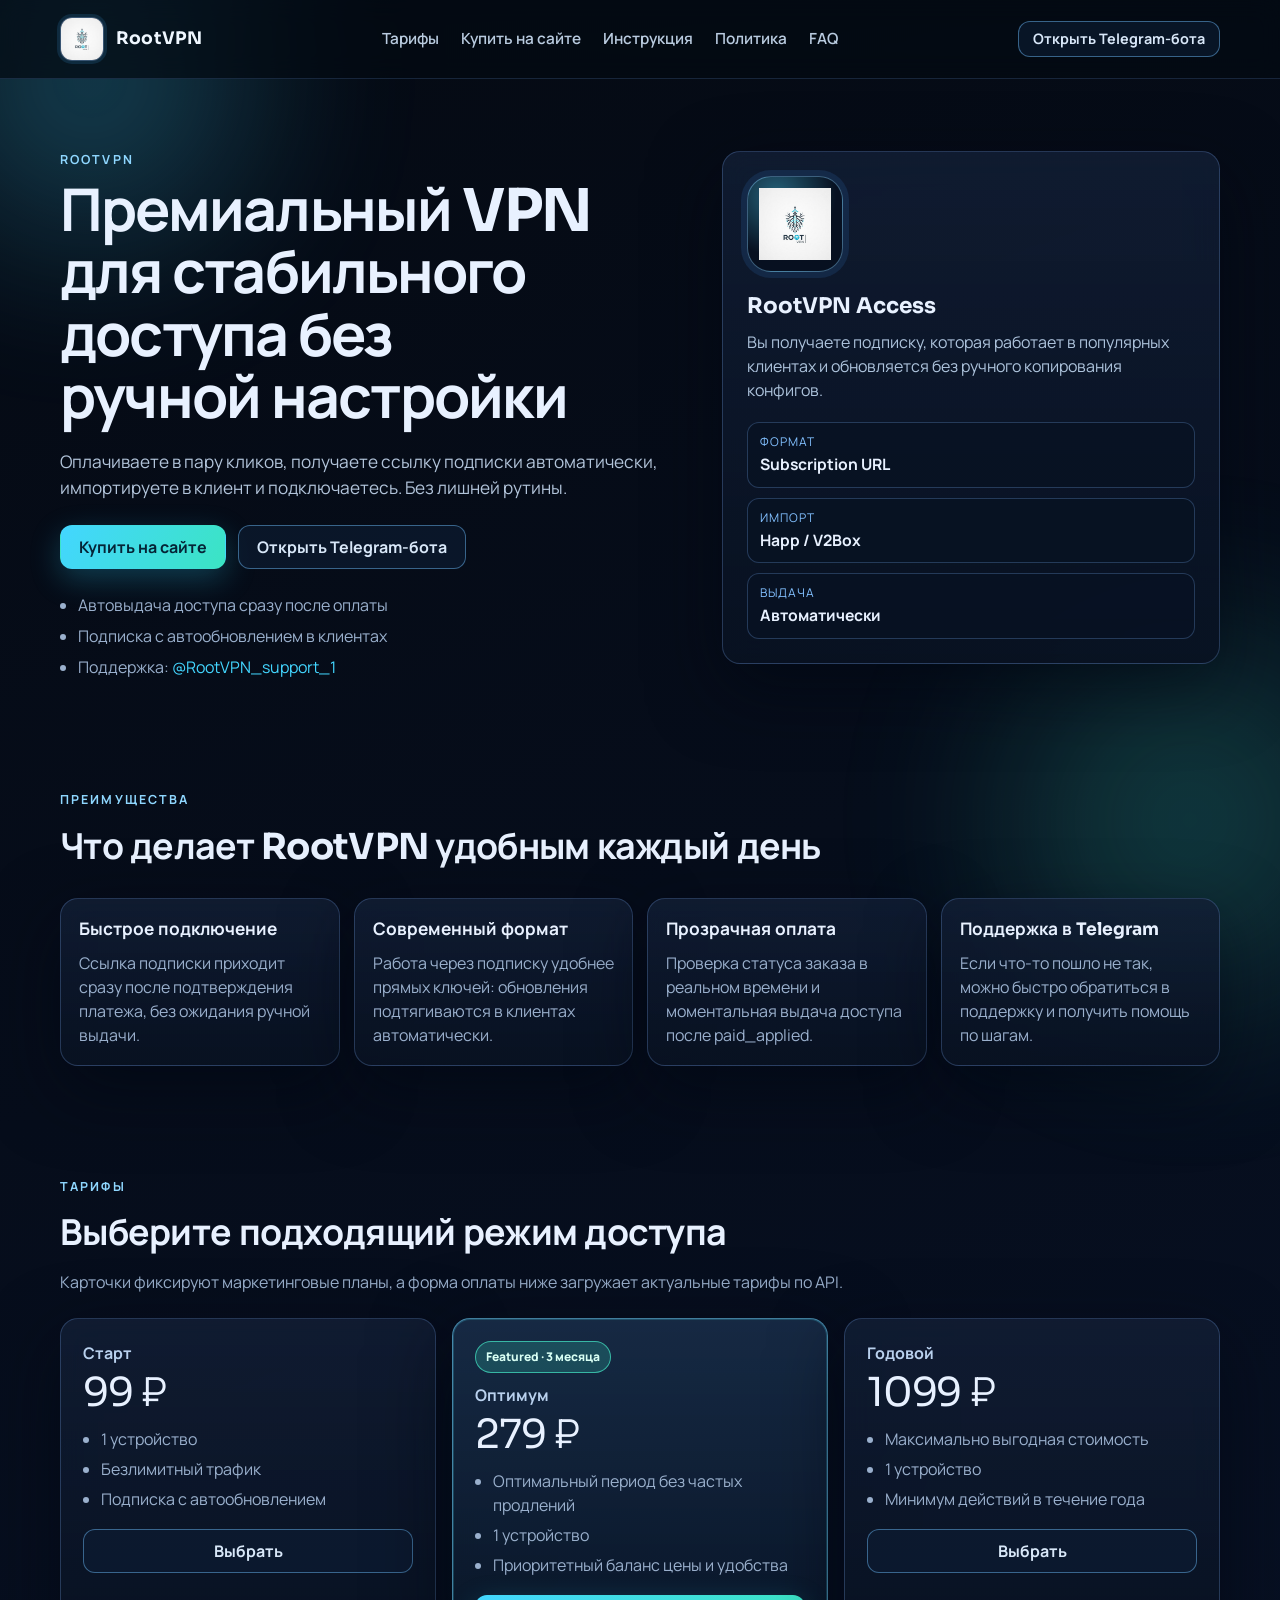
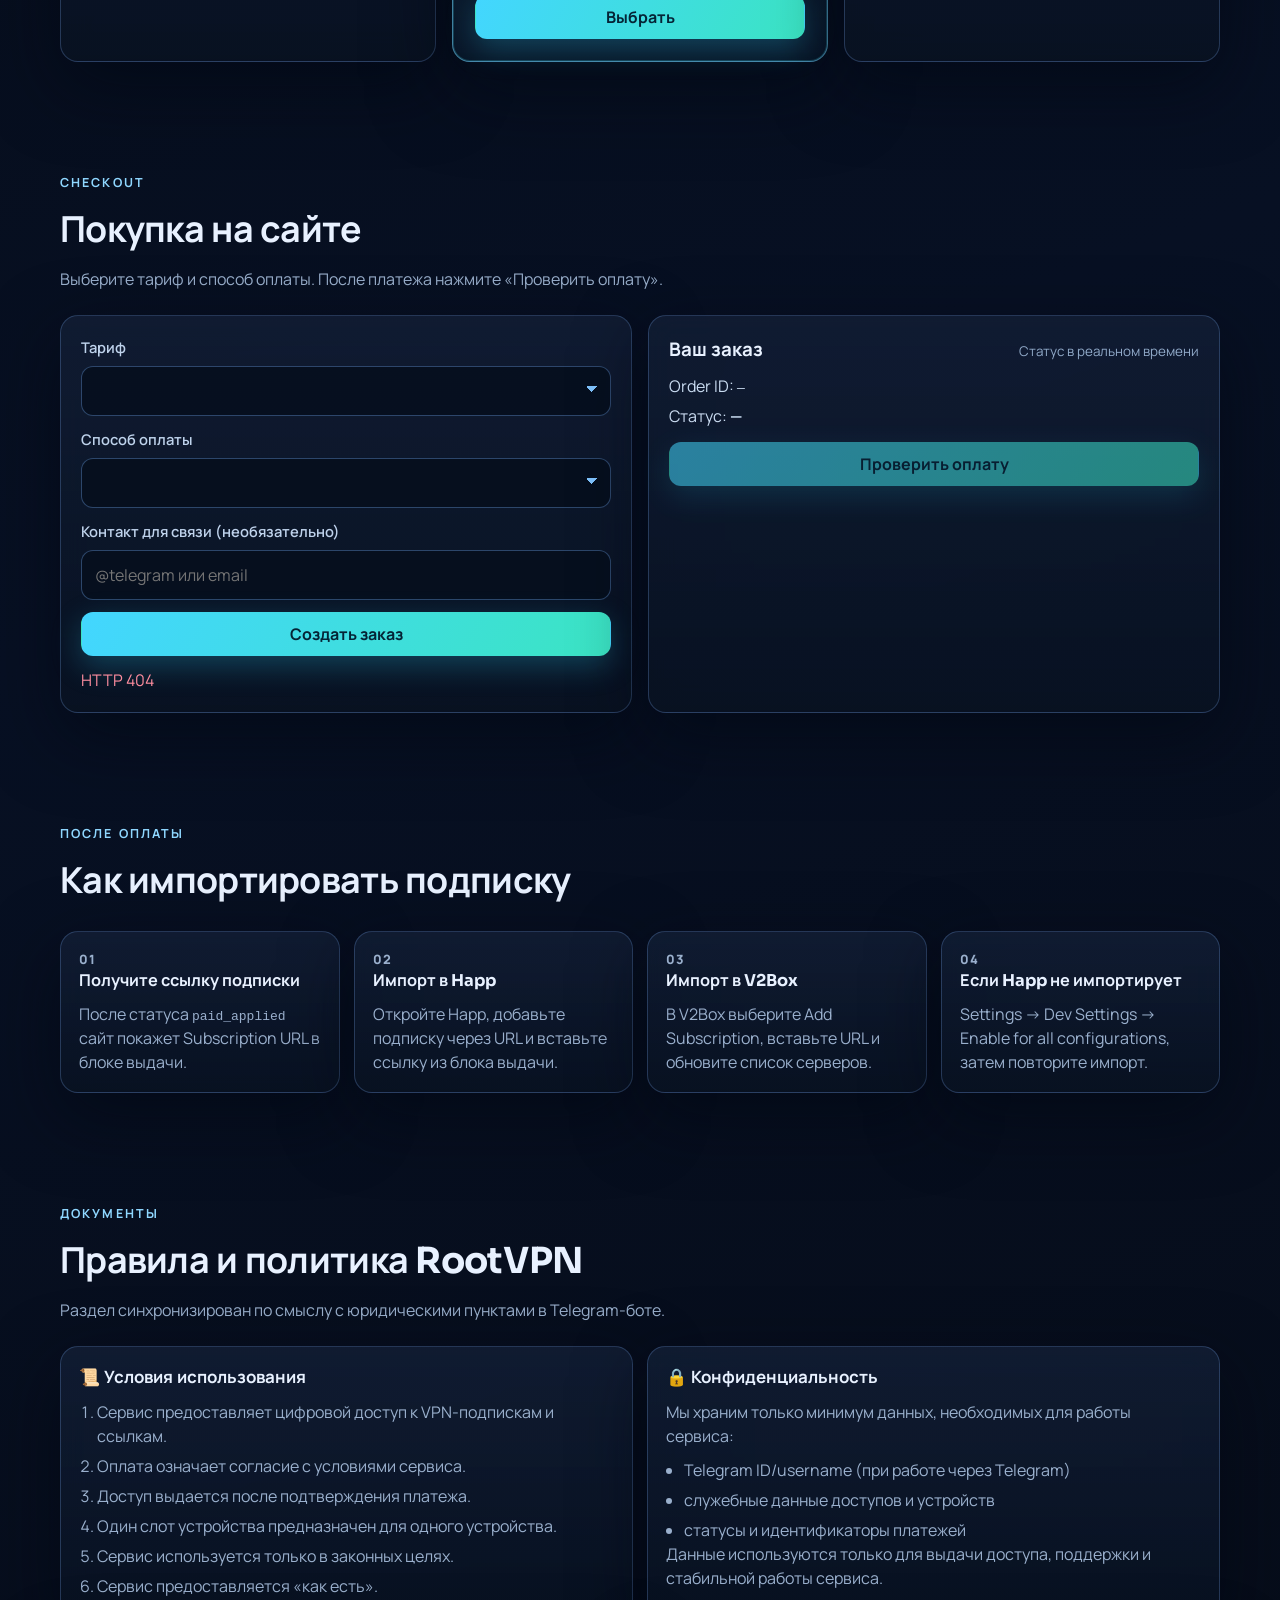
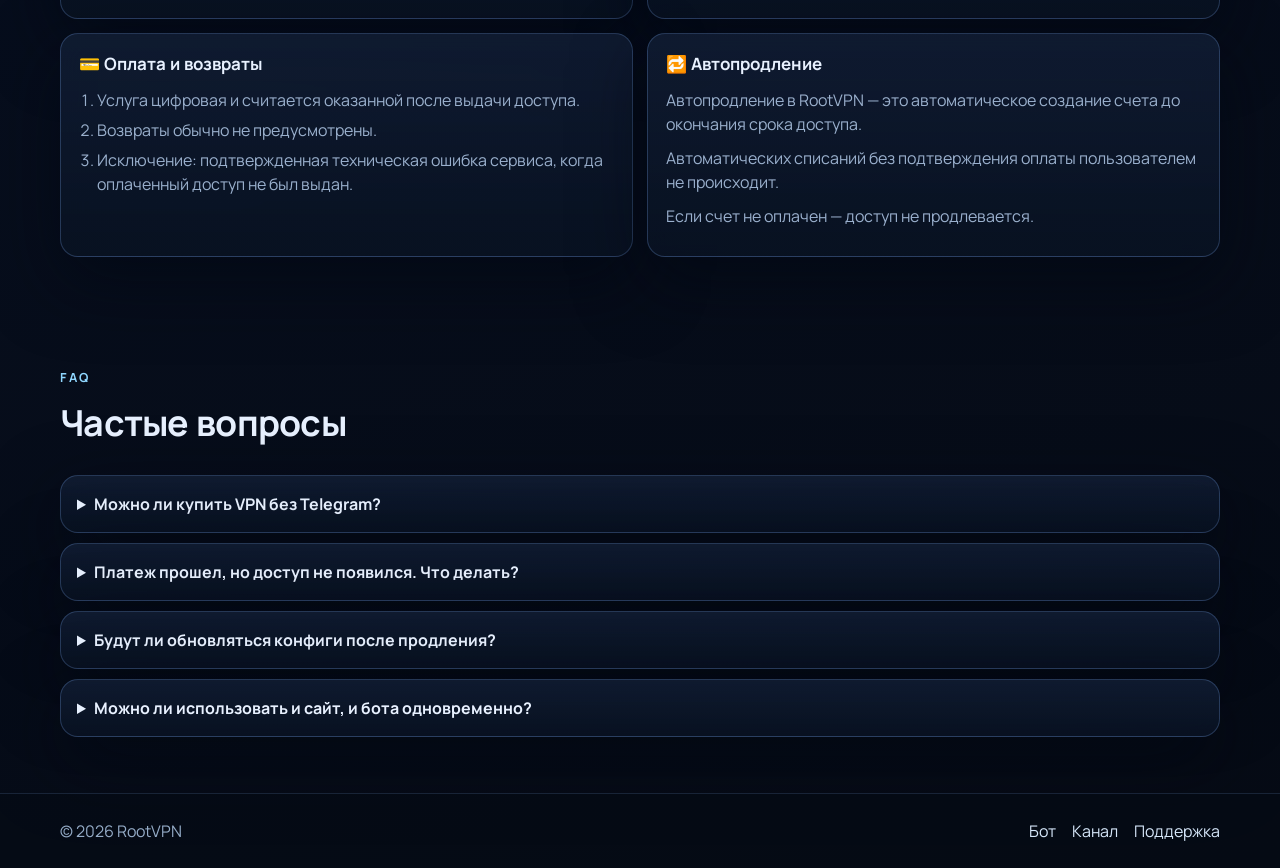
==== commit fea2d932: "Site: add Telegram bind button, remove direct links, publish policy section" ====
--- a/site/index.html
+++ b/site/index.html
@@ -24,6 +24,7 @@
         <a href="#plans">Тарифы</a>
         <a href="#checkout">Купить на сайте</a>
         <a href="#instructions">Инструкция</a>
+        <a href="#policy">Политика</a>
         <a href="#faq">FAQ</a>
       </nav>
       <a class="btn btn-outline btn-small" href="https://t.me/VPNrobotBOT" target="_blank" rel="noopener">Открыть Telegram-бота</a>
@@ -187,6 +188,10 @@
             </div>
 
             <p id="order-message" class="msg" aria-live="polite"></p>
+            <div id="tg-bind-box" class="tg-bind-box" hidden>
+              <a id="tg-bind-link" class="btn btn-outline btn-block" href="#" target="_blank" rel="noopener">Привязать доступ к Telegram</a>
+              <p class="tg-bind-note">Используйте эту кнопку, если покупка была на сайте и нужно связать доступ с Telegram-аккаунтом.</p>
+            </div>
 
             <div id="delivery-box" class="delivery-box" hidden>
               <p class="delivery-title">Доступ выдан ✅</p>
@@ -227,6 +232,53 @@
             <p class="step-num">04</p>
             <h3>Если Happ не импортирует</h3>
             <p>Settings → Dev Settings → Enable for all configurations, затем повторите импорт.</p>
+          </article>
+        </div>
+      </div>
+    </section>
+
+    <section class="policy section" id="policy">
+      <div class="container">
+        <div class="section-head">
+          <p class="eyebrow">Документы</p>
+          <h2>Правила и политика RootVPN</h2>
+          <p class="section-note">Раздел синхронизирован по смыслу с юридическими пунктами в Telegram-боте.</p>
+        </div>
+        <div class="policy-grid">
+          <article class="glass-card policy-card">
+            <h3>📜 Условия использования</h3>
+            <ol>
+              <li>Сервис предоставляет цифровой доступ к VPN-подпискам и ссылкам.</li>
+              <li>Оплата означает согласие с условиями сервиса.</li>
+              <li>Доступ выдается после подтверждения платежа.</li>
+              <li>Один слот устройства предназначен для одного устройства.</li>
+              <li>Сервис используется только в законных целях.</li>
+              <li>Сервис предоставляется «как есть».</li>
+            </ol>
+          </article>
+          <article class="glass-card policy-card">
+            <h3>🔒 Конфиденциальность</h3>
+            <p>Мы храним только минимум данных, необходимых для работы сервиса:</p>
+            <ul>
+              <li>Telegram ID/username (при работе через Telegram)</li>
+              <li>служебные данные доступов и устройств</li>
+              <li>статусы и идентификаторы платежей</li>
+            </ul>
+            <p>Данные используются только для выдачи доступа, поддержки и стабильной работы сервиса.</p>
+          </article>
+          <article class="glass-card policy-card">
+            <h3>💳 Оплата и возвраты</h3>
+            <ol>
+              <li>Услуга цифровая и считается оказанной после выдачи доступа.</li>
+              <li>Возвраты обычно не предусмотрены.</li>
+              <li>Исключение: подтвержденная техническая ошибка сервиса, когда оплаченный доступ не был выдан.</li>
+            </ol>
+          </article>
+          <article class="glass-card policy-card">
+            <h3>🔁 Автопродление</h3>
+            <p>Автопродление в RootVPN — это автоматическое создание счета до окончания срока доступа.</p>
+            <p>Автоматических списаний без подтверждения оплаты пользователем не происходит.</p>
+            <p>Если счет не оплачен — доступ не продлевается.</p>
           </article>
         </div>
       </div>
--- a/site/styles.css
+++ b/site/styles.css
@@ -505,6 +505,20 @@
   gap: 10px;
 }
 
+.tg-bind-box {
+  margin-top: 12px;
+  padding: 12px;
+  border-radius: 12px;
+  border: 1px solid rgba(111, 193, 255, 0.32);
+  background: rgba(9, 20, 36, 0.74);
+}
+
+.tg-bind-note {
+  margin: 10px 0 0;
+  color: #9eb8d7;
+  font-size: 0.9rem;
+}
+
 .msg {
   margin: 12px 0 0;
   color: #a9c3df;
@@ -572,6 +586,38 @@
   color: var(--muted);
 }
 
+.policy-grid {
+  display: grid;
+  grid-template-columns: repeat(2, minmax(0, 1fr));
+  gap: 14px;
+}
+
+.policy-card {
+  padding: 18px;
+}
+
+.policy-card h3 {
+  margin: 0 0 10px;
+  font-family: "Sora", "Manrope", sans-serif;
+  font-size: 1.06rem;
+}
+
+.policy-card p {
+  margin: 0 0 10px;
+  color: var(--muted);
+}
+
+.policy-card ul,
+.policy-card ol {
+  margin: 0;
+  padding-left: 18px;
+  color: var(--muted);
+}
+
+.policy-card li + li {
+  margin-top: 6px;
+}
+
 .faq-list {
   display: grid;
   gap: 10px;
@@ -631,6 +677,10 @@
   .instructions-grid {
     grid-template-columns: repeat(2, minmax(0, 1fr));
   }
+
+  .policy-grid {
+    grid-template-columns: 1fr;
+  }
 }
 
 @media (max-width: 980px) {
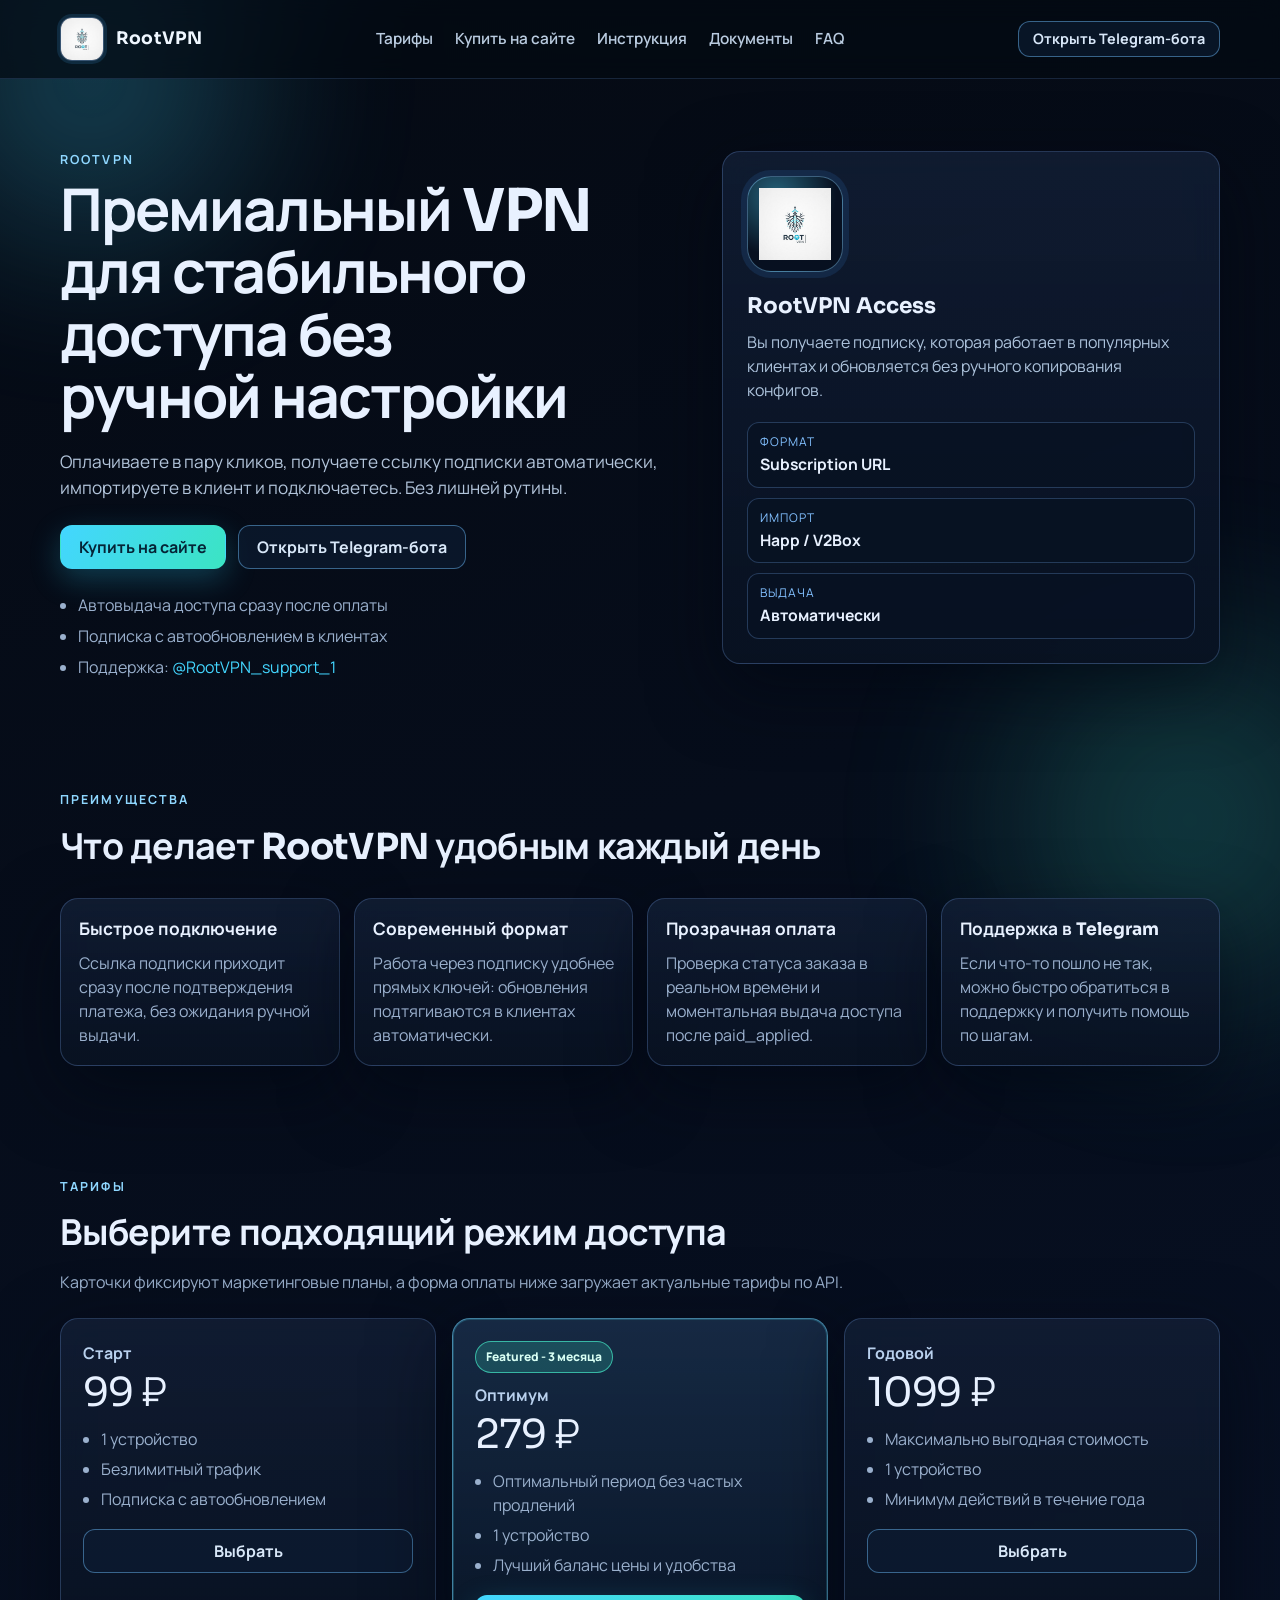
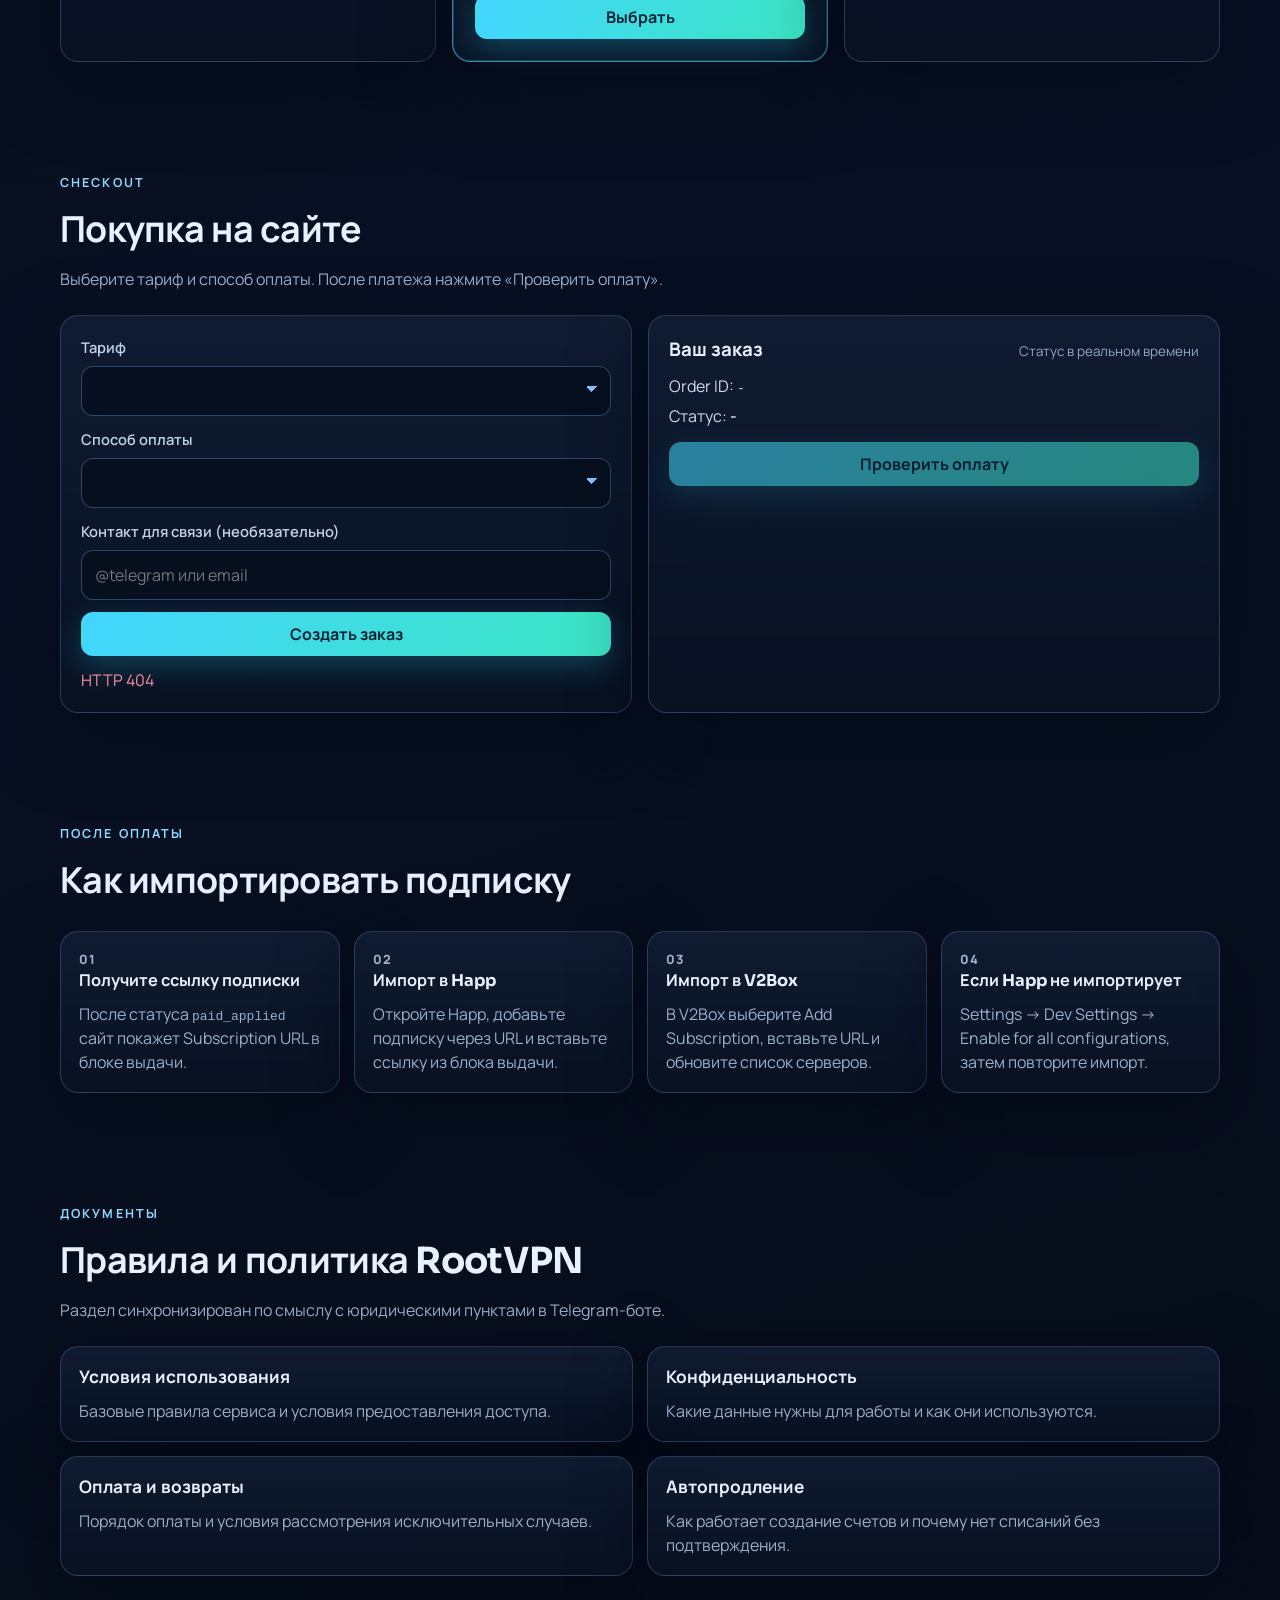
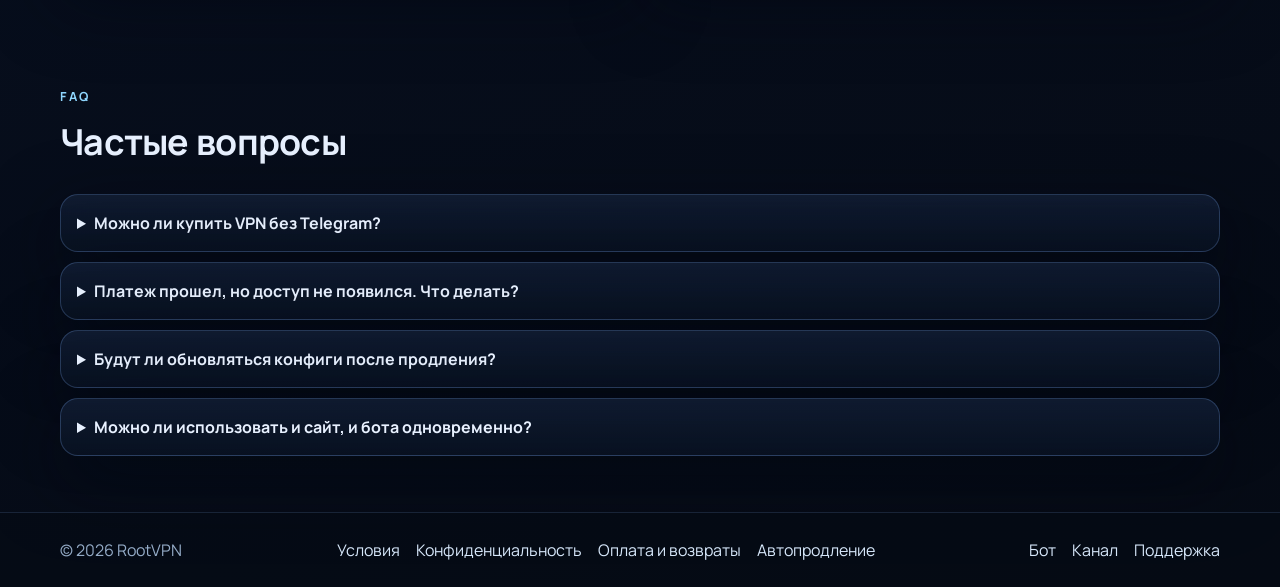
==== commit 88213c80: "Website: fix UTF-8 text and split legal docs into dedicated pages" ====
--- a/site/index.html
+++ b/site/index.html
@@ -1,9 +1,9 @@
-<!doctype html>
+﻿<!doctype html>
 <html lang="ru">
 <head>
   <meta charset="utf-8">
   <meta name="viewport" content="width=device-width, initial-scale=1">
-  <title>RootVPN — премиальный VPN без лишних шагов</title>
+  <title>RootVPN - премиальный VPN без лишних шагов</title>
   <meta name="description" content="RootVPN: быстрый, стабильный и приватный VPN. Покупка на сайте, мгновенная выдача подписки, поддержка в Telegram.">
   <link rel="preconnect" href="https://fonts.googleapis.com">
   <link rel="preconnect" href="https://fonts.gstatic.com" crossorigin>
@@ -24,7 +24,7 @@
         <a href="#plans">Тарифы</a>
         <a href="#checkout">Купить на сайте</a>
         <a href="#instructions">Инструкция</a>
-        <a href="#policy">Политика</a>
+        <a href="#policy">Документы</a>
         <a href="#faq">FAQ</a>
       </nav>
       <a class="btn btn-outline btn-small" href="https://t.me/VPNrobotBOT" target="_blank" rel="noopener">Открыть Telegram-бота</a>
@@ -126,13 +126,13 @@
           </article>
 
           <article class="glass-card price-card featured">
-            <p class="price-badge">Featured · 3 месяца</p>
+            <p class="price-badge">Featured - 3 месяца</p>
             <p class="price-name">Оптимум</p>
             <p class="price-value">279 ₽</p>
             <ul>
               <li>Оптимальный период без частых продлений</li>
               <li>1 устройство</li>
-              <li>Приоритетный баланс цены и удобства</li>
+              <li>Лучший баланс цены и удобства</li>
             </ul>
             <a class="btn btn-primary btn-block" href="#checkout">Выбрать</a>
           </article>
@@ -179,8 +179,8 @@
               <h3>Ваш заказ</h3>
               <span class="order-meta">Статус в реальном времени</span>
             </div>
-            <p class="order-line">Order ID: <code id="order-id">—</code></p>
-            <p class="order-line">Статус: <strong id="order-status">—</strong></p>
+            <p class="order-line">Order ID: <code id="order-id">-</code></p>
+            <p class="order-line">Статус: <strong id="order-status">-</strong></p>
 
             <div class="order-actions">
               <a id="pay-link" class="btn btn-outline btn-block" href="#" target="_blank" rel="noopener" hidden>Открыть оплату</a>
@@ -194,7 +194,7 @@
             </div>
 
             <div id="delivery-box" class="delivery-box" hidden>
-              <p class="delivery-title">Доступ выдан ✅</p>
+              <p class="delivery-title">Доступ выдан</p>
               <label class="field-label" for="sub-url">Ссылка подписки</label>
               <textarea id="sub-url" class="field-input code-field" rows="4" readonly></textarea>
               <button id="copy-sub-url" class="btn btn-outline" type="button">Скопировать ссылку</button>
@@ -231,7 +231,7 @@
           <article class="glass-card instruction-card">
             <p class="step-num">04</p>
             <h3>Если Happ не импортирует</h3>
-            <p>Settings → Dev Settings → Enable for all configurations, затем повторите импорт.</p>
+            <p>Settings -> Dev Settings -> Enable for all configurations, затем повторите импорт.</p>
           </article>
         </div>
       </div>
@@ -244,42 +244,24 @@
           <h2>Правила и политика RootVPN</h2>
           <p class="section-note">Раздел синхронизирован по смыслу с юридическими пунктами в Telegram-боте.</p>
         </div>
-        <div class="policy-grid">
-          <article class="glass-card policy-card">
-            <h3>📜 Условия использования</h3>
-            <ol>
-              <li>Сервис предоставляет цифровой доступ к VPN-подпискам и ссылкам.</li>
-              <li>Оплата означает согласие с условиями сервиса.</li>
-              <li>Доступ выдается после подтверждения платежа.</li>
-              <li>Один слот устройства предназначен для одного устройства.</li>
-              <li>Сервис используется только в законных целях.</li>
-              <li>Сервис предоставляется «как есть».</li>
-            </ol>
-          </article>
-          <article class="glass-card policy-card">
-            <h3>🔒 Конфиденциальность</h3>
-            <p>Мы храним только минимум данных, необходимых для работы сервиса:</p>
-            <ul>
-              <li>Telegram ID/username (при работе через Telegram)</li>
-              <li>служебные данные доступов и устройств</li>
-              <li>статусы и идентификаторы платежей</li>
-            </ul>
-            <p>Данные используются только для выдачи доступа, поддержки и стабильной работы сервиса.</p>
-          </article>
-          <article class="glass-card policy-card">
-            <h3>💳 Оплата и возвраты</h3>
-            <ol>
-              <li>Услуга цифровая и считается оказанной после выдачи доступа.</li>
-              <li>Возвраты обычно не предусмотрены.</li>
-              <li>Исключение: подтвержденная техническая ошибка сервиса, когда оплаченный доступ не был выдан.</li>
-            </ol>
-          </article>
-          <article class="glass-card policy-card">
-            <h3>🔁 Автопродление</h3>
-            <p>Автопродление в RootVPN — это автоматическое создание счета до окончания срока доступа.</p>
-            <p>Автоматических списаний без подтверждения оплаты пользователем не происходит.</p>
-            <p>Если счет не оплачен — доступ не продлевается.</p>
-          </article>
+
+        <div class="docs-grid">
+          <a class="glass-card doc-link-card" href="/terms.html">
+            <h3>Условия использования</h3>
+            <p>Базовые правила сервиса и условия предоставления доступа.</p>
+          </a>
+          <a class="glass-card doc-link-card" href="/privacy.html">
+            <h3>Конфиденциальность</h3>
+            <p>Какие данные нужны для работы и как они используются.</p>
+          </a>
+          <a class="glass-card doc-link-card" href="/refund.html">
+            <h3>Оплата и возвраты</h3>
+            <p>Порядок оплаты и условия рассмотрения исключительных случаев.</p>
+          </a>
+          <a class="glass-card doc-link-card" href="/autorenew.html">
+            <h3>Автопродление</h3>
+            <p>Как работает создание счетов и почему нет списаний без подтверждения.</p>
+          </a>
         </div>
       </div>
     </section>
@@ -297,7 +279,7 @@
           </details>
           <details class="glass-card">
             <summary>Платеж прошел, но доступ не появился. Что делать?</summary>
-            <p>Нажмите «Проверить оплату» еще раз через 10–20 секунд. Если не помогло — напишите в <a href="https://t.me/RootVPN_support_1" target="_blank" rel="noopener">поддержку</a>.</p>
+            <p>Нажмите «Проверить оплату» еще раз через 10-20 секунд. Если не помогло — напишите в <a href="https://t.me/RootVPN_support_1" target="_blank" rel="noopener">поддержку</a>.</p>
           </details>
           <details class="glass-card">
             <summary>Будут ли обновляться конфиги после продления?</summary>
@@ -313,8 +295,14 @@
   </main>
 
   <footer class="site-footer">
-    <div class="container footer-inner">
+    <div class="container footer-inner footer-wrap">
       <p>© <span id="year"></span> RootVPN</p>
+      <div class="footer-links">
+        <a href="/terms.html">Условия</a>
+        <a href="/privacy.html">Конфиденциальность</a>
+        <a href="/refund.html">Оплата и возвраты</a>
+        <a href="/autorenew.html">Автопродление</a>
+      </div>
       <div class="footer-links">
         <a href="https://t.me/VPNrobotBOT" target="_blank" rel="noopener">Бот</a>
         <a href="https://t.me/rootvpn_chnl" target="_blank" rel="noopener">Канал</a>
--- a/site/styles.css
+++ b/site/styles.css
@@ -727,3 +727,84 @@
     height: 40px;
   }
 }
+
+.docs-grid {
+  display: grid;
+  grid-template-columns: repeat(2, minmax(0, 1fr));
+  gap: 14px;
+}
+
+.doc-link-card {
+  display: block;
+  padding: 18px;
+  text-decoration: none;
+  transition: border-color 0.18s ease, transform 0.18s ease;
+}
+
+.doc-link-card h3 {
+  margin: 0 0 8px;
+  color: #e8f1ff;
+  font-family: "Sora", "Manrope", sans-serif;
+  font-size: 1.08rem;
+}
+
+.doc-link-card p {
+  margin: 0;
+  color: var(--muted);
+}
+
+.doc-link-card:hover {
+  border-color: var(--line-strong);
+  transform: translateY(-2px);
+  text-decoration: none;
+}
+
+.footer-wrap {
+  flex-wrap: wrap;
+}
+
+.legal-page {
+  min-height: 100vh;
+}
+
+.legal-container {
+  max-width: 860px;
+}
+
+.legal-card {
+  padding: 24px;
+}
+
+.legal-card h1 {
+  margin: 0 0 14px;
+  font-family: "Sora", "Manrope", sans-serif;
+  font-size: clamp(1.7rem, 3vw, 2.4rem);
+}
+
+.legal-card p,
+.legal-card li {
+  color: var(--muted);
+}
+
+.legal-card ul,
+.legal-card ol {
+  margin: 0 0 14px;
+  padding-left: 18px;
+}
+
+.legal-card li + li {
+  margin-top: 6px;
+}
+
+.legal-actions {
+  margin-top: 20px;
+  display: flex;
+  gap: 10px;
+  flex-wrap: wrap;
+}
+
+@media (max-width: 860px) {
+  .docs-grid {
+    grid-template-columns: 1fr;
+  }
+}
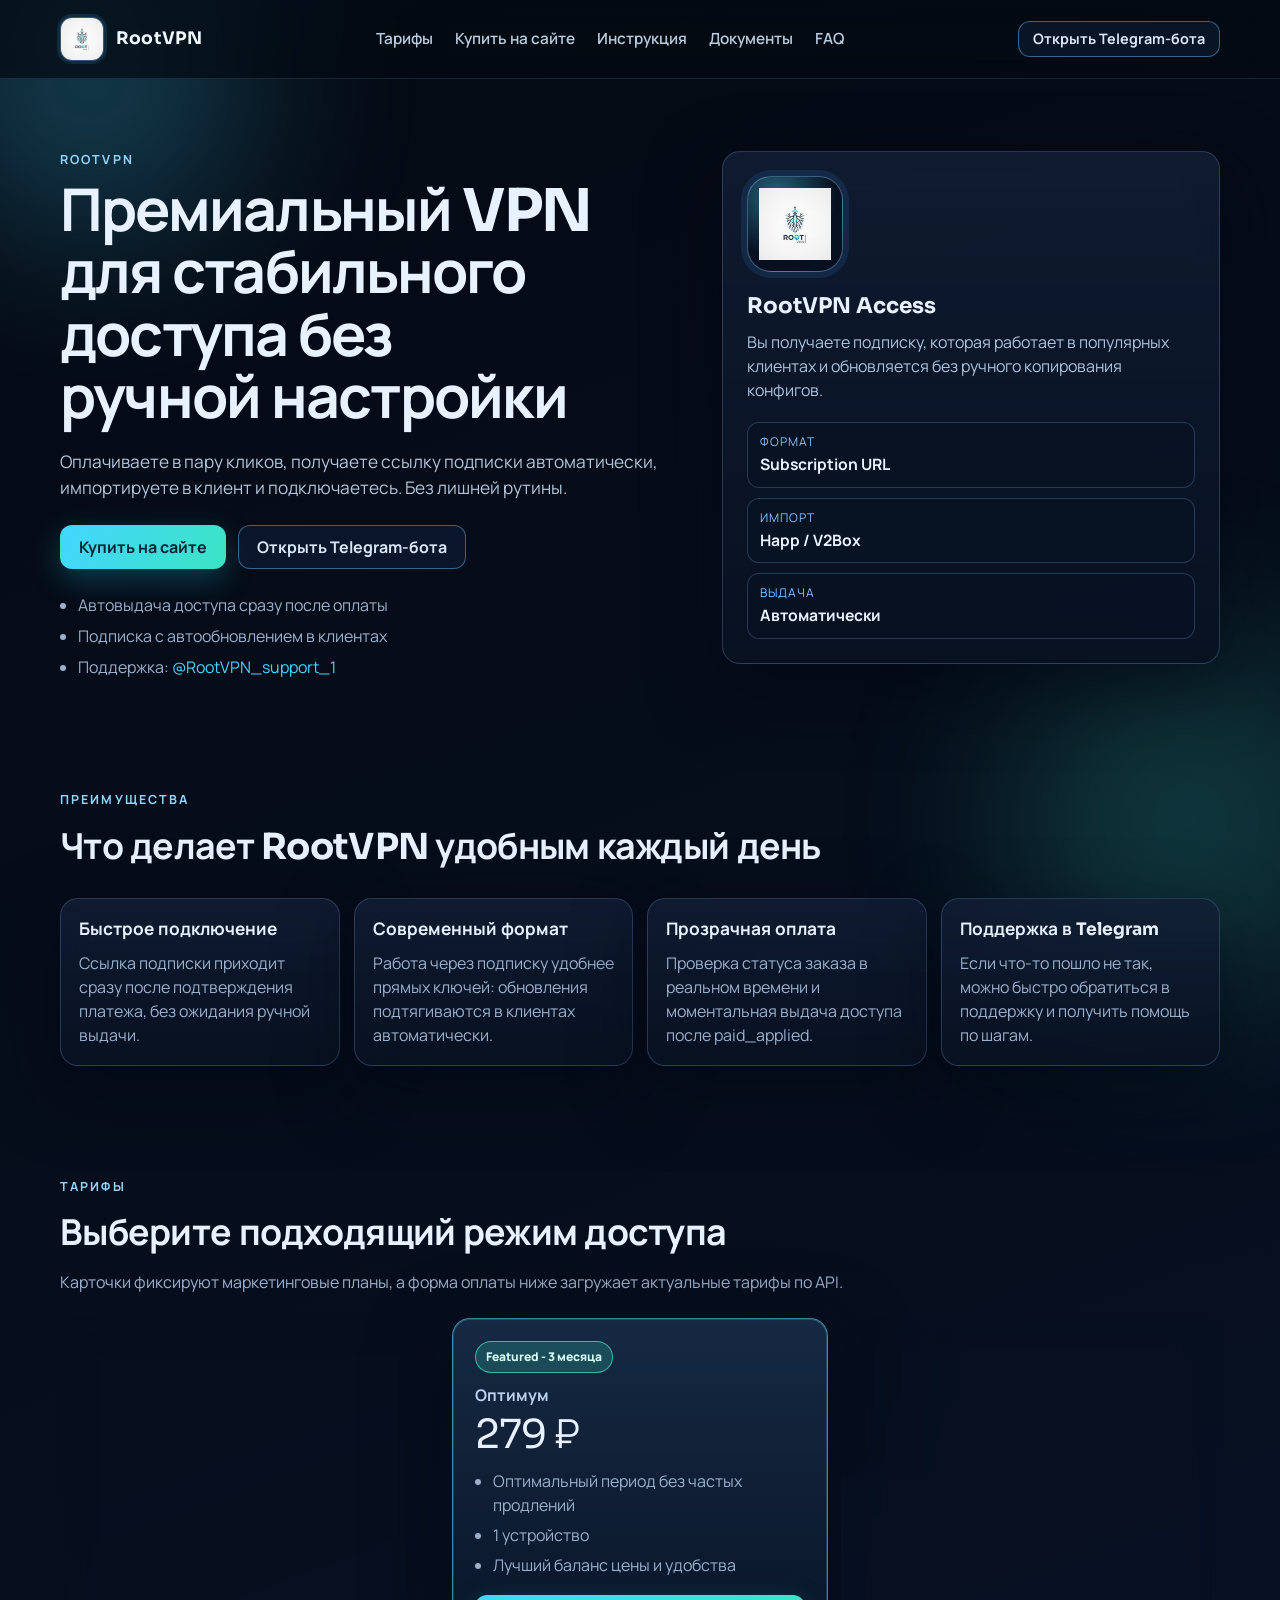
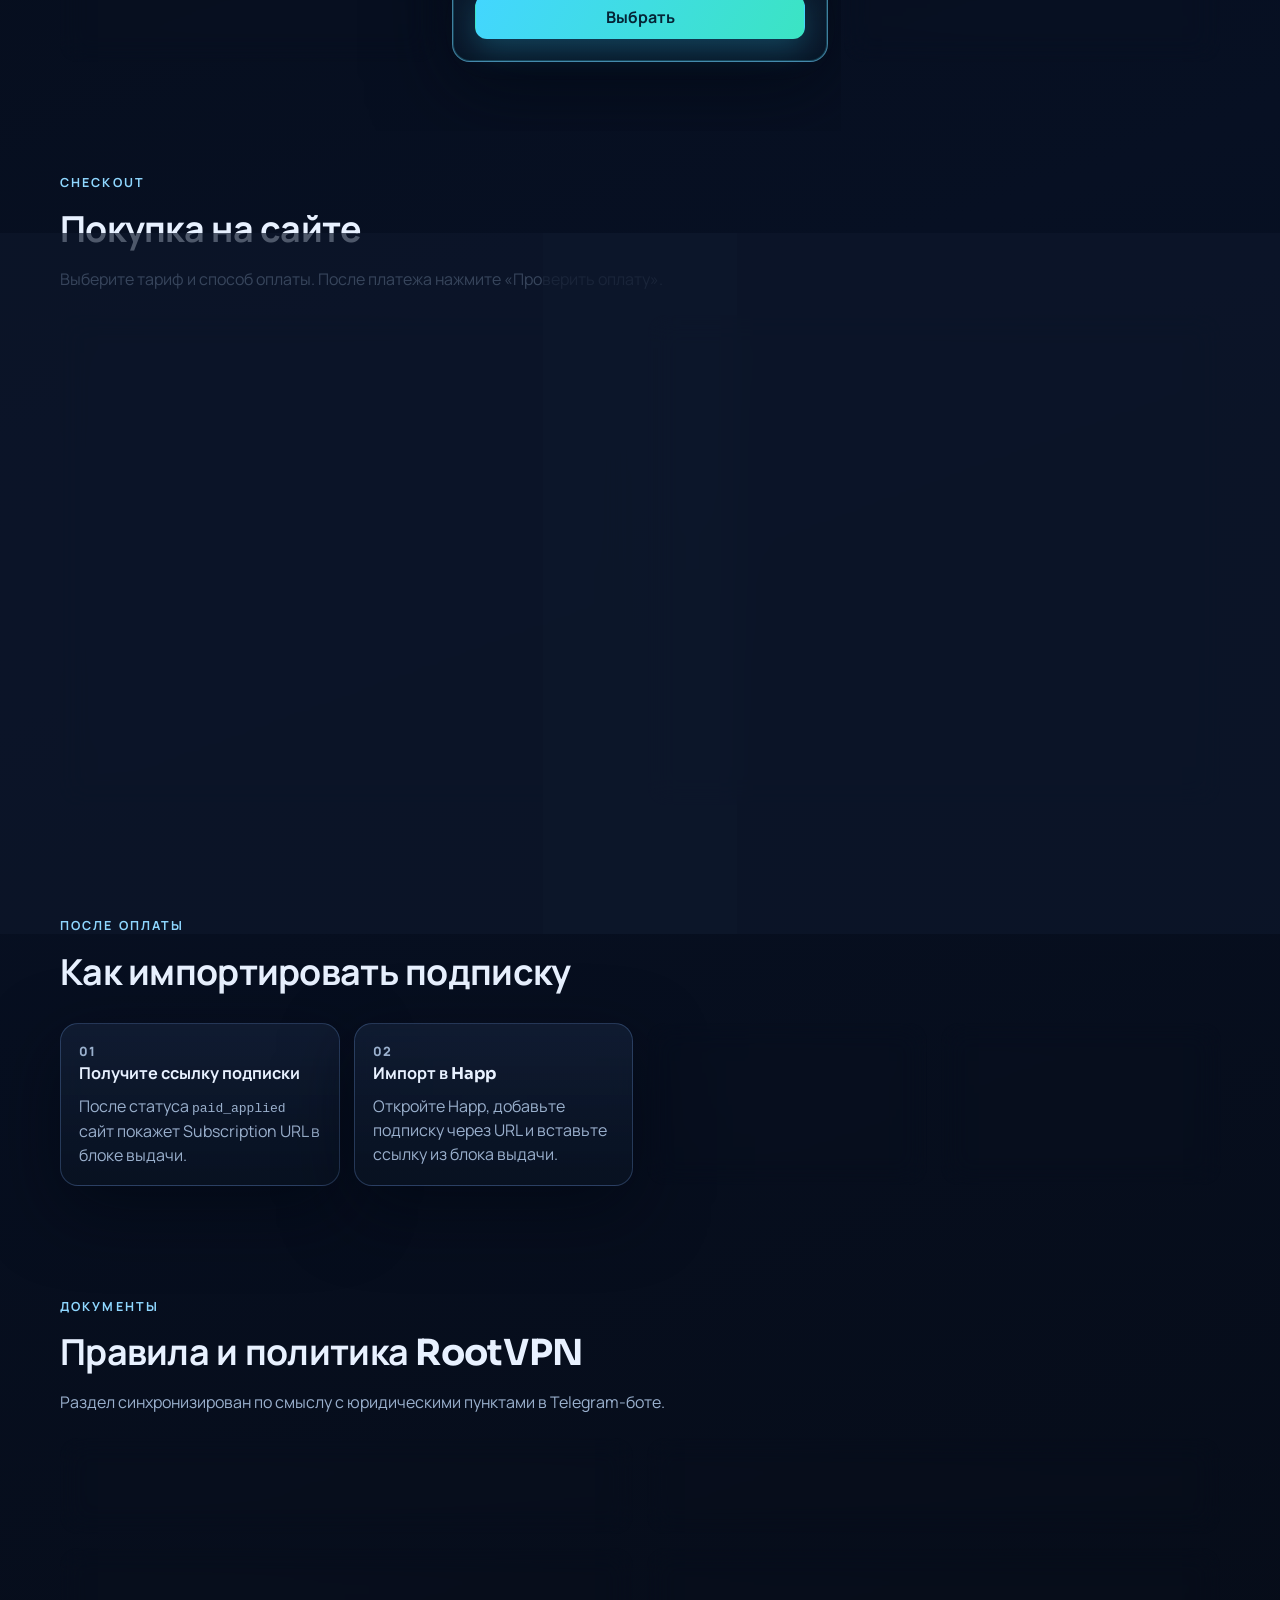
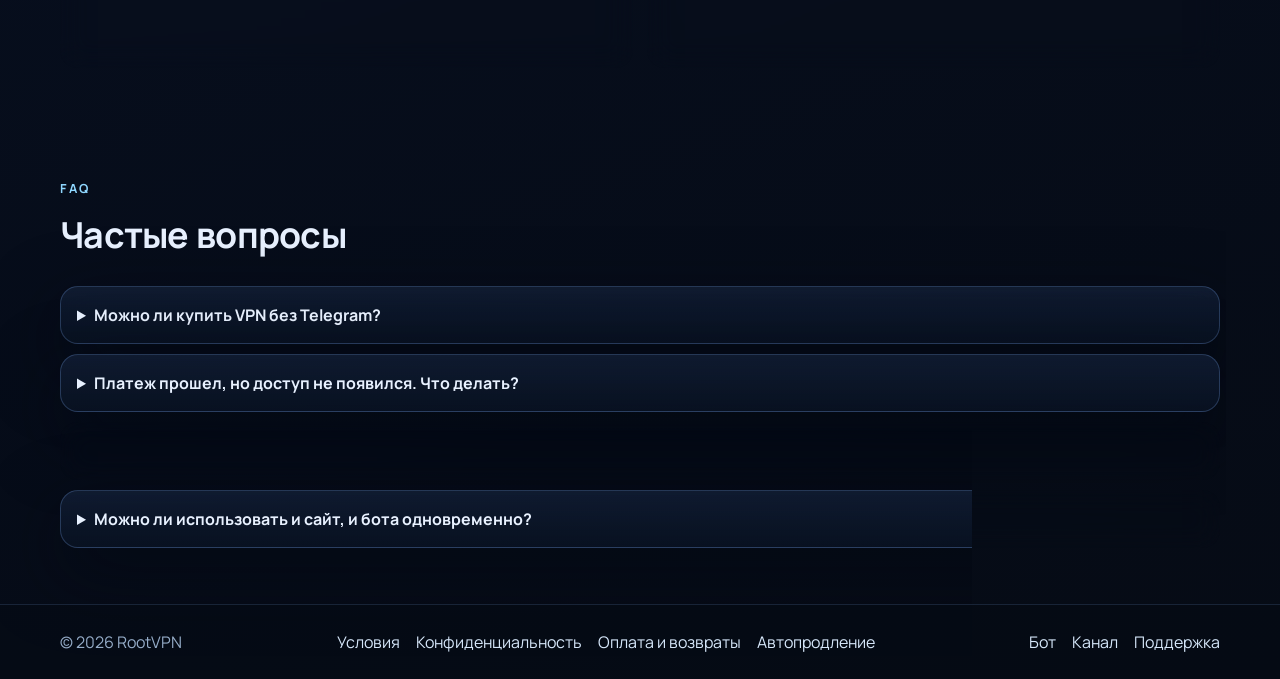
==== commit 34752ebd: "Website: support renewal by subscription URL" ====
--- a/site/index.html
+++ b/site/index.html
@@ -170,6 +170,14 @@
             <label class="field-label" for="contact-input">Контакт для связи (необязательно)</label>
             <input id="contact-input" class="field-input" placeholder="@telegram или email" autocomplete="off">
 
+            <label class="field-label" for="renew-subscription-input">Ссылка подписки для продления (необязательно)</label>
+            <input
+              id="renew-subscription-input"
+              class="field-input"
+              placeholder="https://sub.rootvpn.tech:8443/sub/..."
+              autocomplete="off"
+            >
+
             <button type="submit" class="btn btn-primary btn-block">Создать заказ</button>
             <p id="checkout-error" class="msg msg-error" aria-live="polite"></p>
           </form>
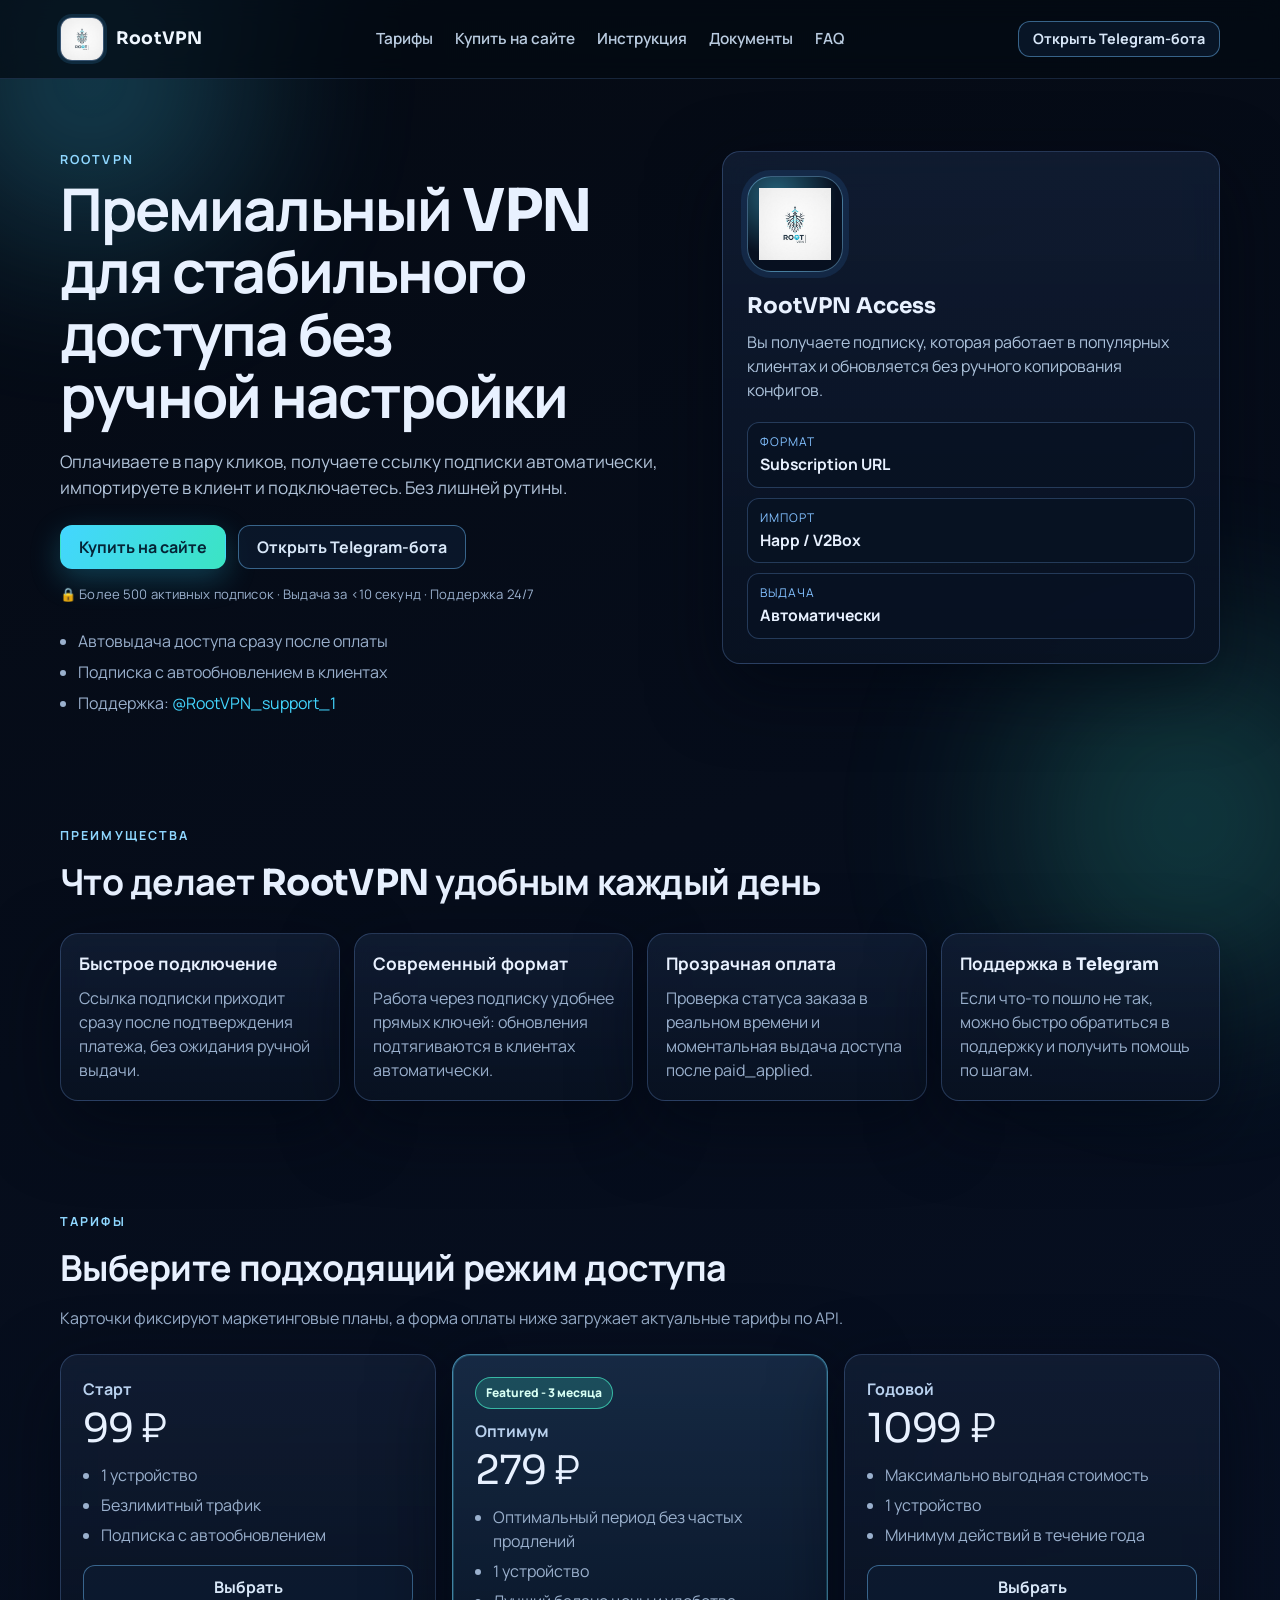
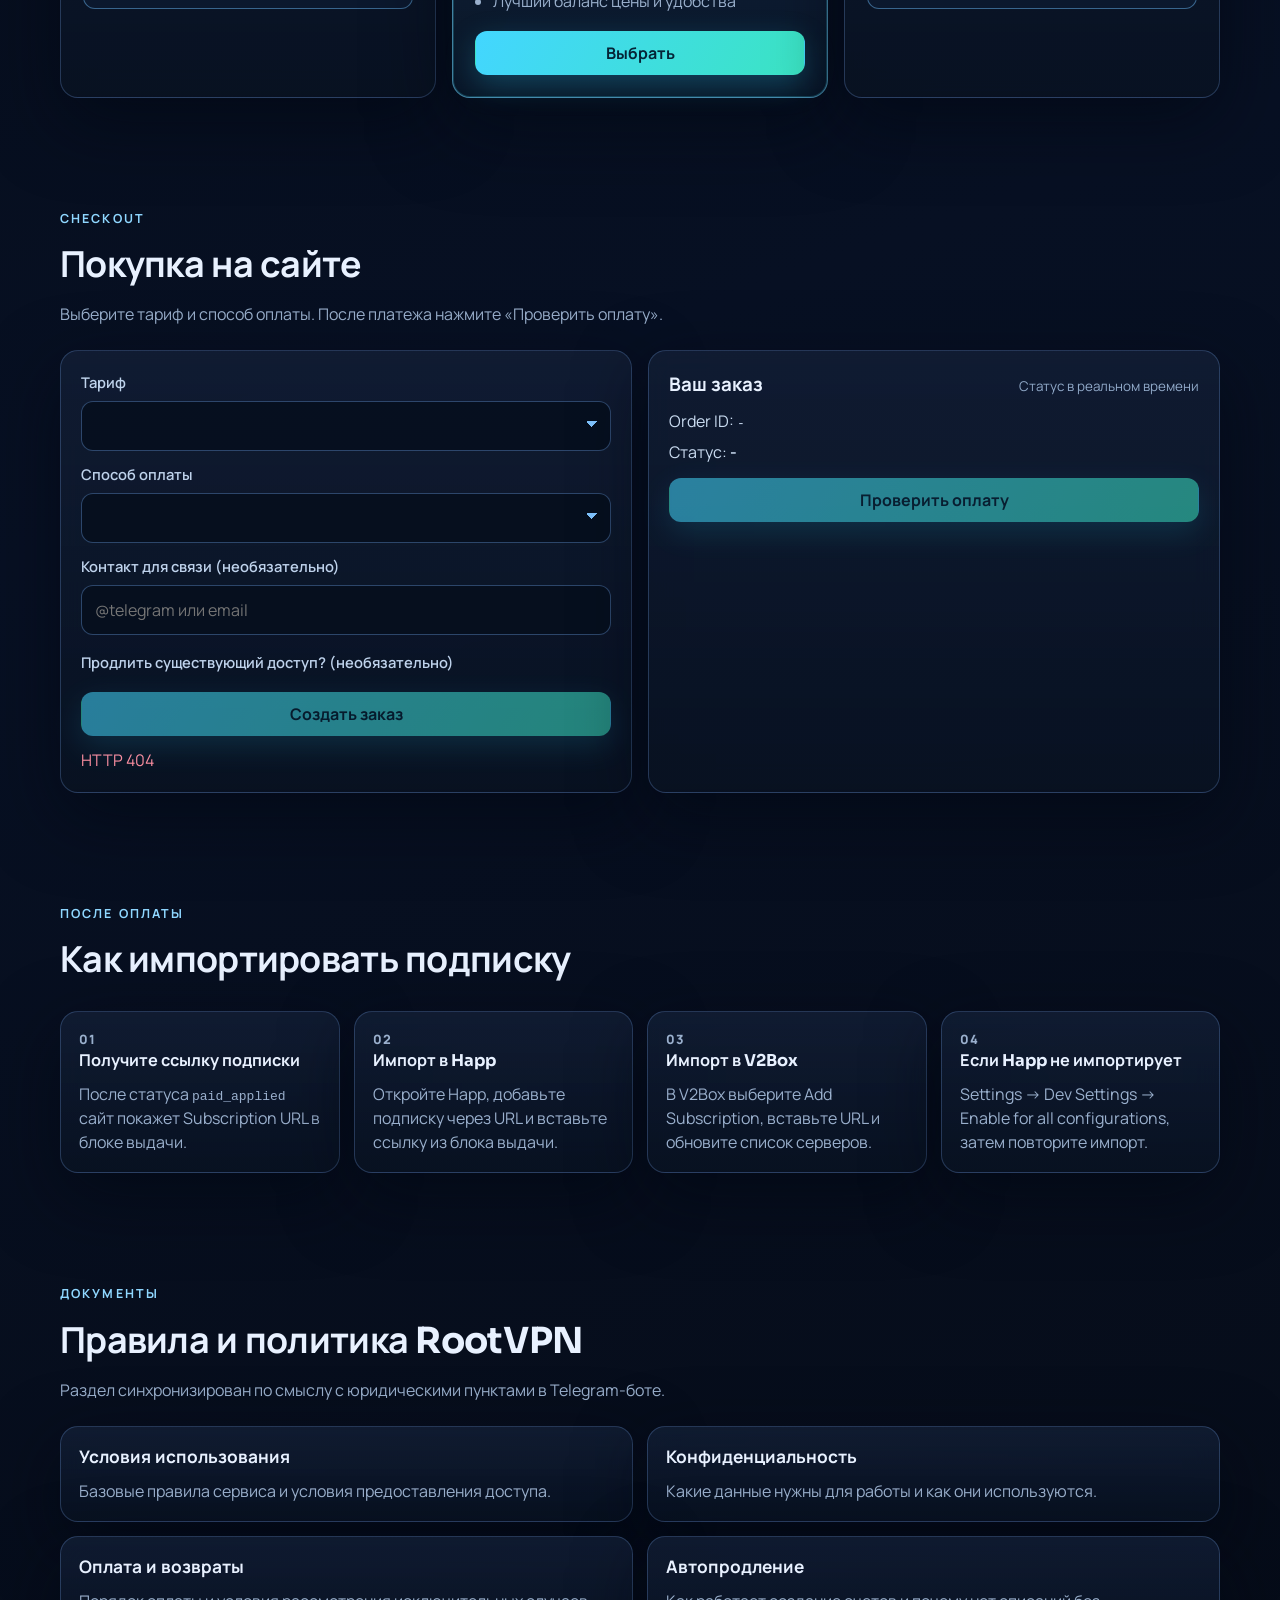
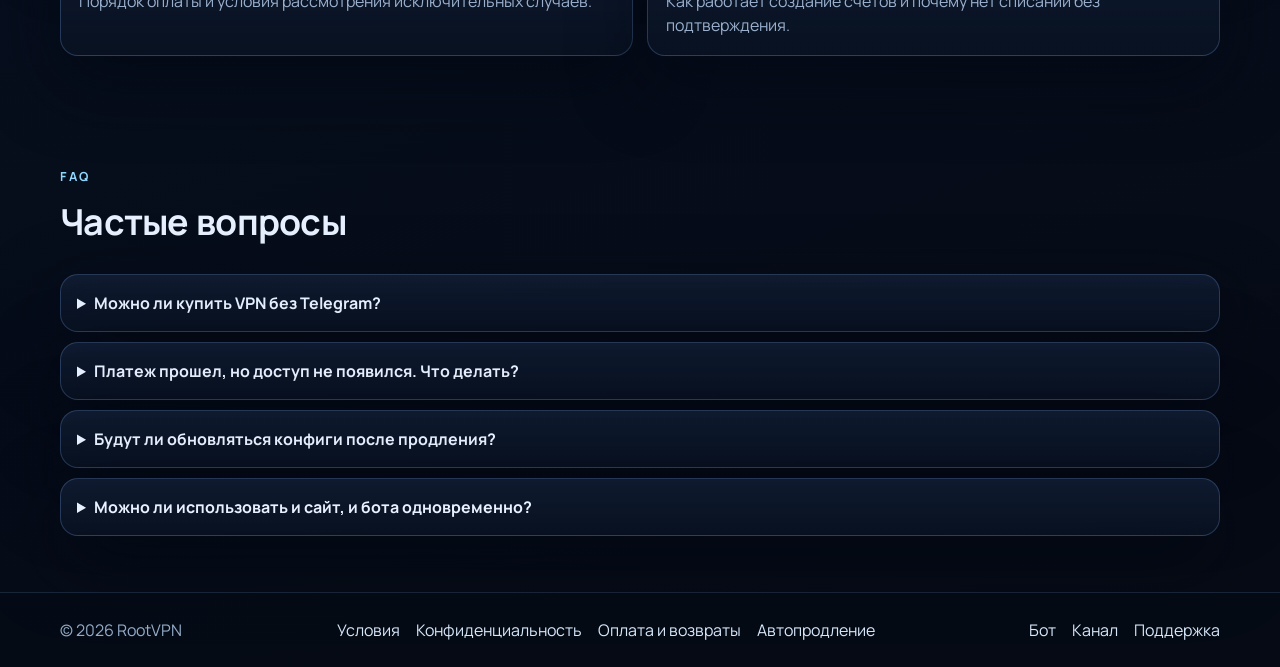
==== commit 97d02370: "Website UX/SEO pass: plan buttons, renewal details, a11y, mobile nav" ====
--- a/site/index.html
+++ b/site/index.html
@@ -5,9 +5,21 @@
   <meta name="viewport" content="width=device-width, initial-scale=1">
   <title>RootVPN - премиальный VPN без лишних шагов</title>
   <meta name="description" content="RootVPN: быстрый, стабильный и приватный VPN. Покупка на сайте, мгновенная выдача подписки, поддержка в Telegram.">
+  <link rel="canonical" href="https://rootvpn.tech/">
+  <link rel="icon" href="/assets/rootvpn-logo.png" type="image/png">
+  <link rel="preload" as="style" href="https://fonts.googleapis.com/css2?family=Manrope:wght@400;600;700;800&family=Sora:wght@600;700&display=swap">
   <link rel="preconnect" href="https://fonts.googleapis.com">
   <link rel="preconnect" href="https://fonts.gstatic.com" crossorigin>
-  <link href="https://fonts.googleapis.com/css2?family=Manrope:wght@400;500;600;700;800&family=Sora:wght@500;600;700&display=swap" rel="stylesheet">
+  <link href="https://fonts.googleapis.com/css2?family=Manrope:wght@400;600;700;800&family=Sora:wght@600;700&display=swap" rel="stylesheet">
+  <meta property="og:type" content="website">
+  <meta property="og:url" content="https://rootvpn.tech/">
+  <meta property="og:title" content="RootVPN — Премиальный VPN без лишних шагов">
+  <meta property="og:description" content="Покупаете, получаете ссылку подписки, импортируете в клиент. Без ручной настройки.">
+  <meta property="og:image" content="https://rootvpn.tech/assets/rootvpn-logo.png">
+  <meta name="twitter:card" content="summary">
+  <meta name="twitter:title" content="RootVPN">
+  <meta name="twitter:description" content="Премиальный VPN. Автовыдача. Подписка с автообновлением.">
+  <meta name="twitter:image" content="https://rootvpn.tech/assets/rootvpn-logo.png">
   <link rel="stylesheet" href="styles.css">
 </head>
 <body>
@@ -27,6 +39,9 @@
         <a href="#policy">Документы</a>
         <a href="#faq">FAQ</a>
       </nav>
+      <button class="nav-burger" id="nav-burger" aria-label="Открыть меню" aria-expanded="false">
+        <span></span><span></span><span></span>
+      </button>
       <a class="btn btn-outline btn-small" href="https://t.me/VPNrobotBOT" target="_blank" rel="noopener">Открыть Telegram-бота</a>
     </div>
   </header>
@@ -45,6 +60,7 @@
             <a class="btn btn-primary" href="#checkout">Купить на сайте</a>
             <a class="btn btn-outline" href="https://t.me/VPNrobotBOT" target="_blank" rel="noopener">Открыть Telegram-бота</a>
           </div>
+          <p class="trust-micro">🔒 Более 500 активных подписок · Выдача за &lt;10 секунд · Поддержка 24/7</p>
           <ul class="trust-list">
             <li>Автовыдача доступа сразу после оплаты</li>
             <li>Подписка с автообновлением в клиентах</li>
@@ -122,7 +138,7 @@
               <li>Безлимитный трафик</li>
               <li>Подписка с автообновлением</li>
             </ul>
-            <a class="btn btn-outline btn-block" href="#checkout">Выбрать</a>
+            <a class="btn btn-outline btn-block plan-select-btn" data-plan-key="starter" href="#checkout">Выбрать</a>
           </article>
 
           <article class="glass-card price-card featured">
@@ -134,7 +150,7 @@
               <li>1 устройство</li>
               <li>Лучший баланс цены и удобства</li>
             </ul>
-            <a class="btn btn-primary btn-block" href="#checkout">Выбрать</a>
+            <a class="btn btn-primary btn-block plan-select-btn" data-plan-key="optimal" href="#checkout">Выбрать</a>
           </article>
 
           <article class="glass-card price-card">
@@ -145,7 +161,7 @@
               <li>1 устройство</li>
               <li>Минимум действий в течение года</li>
             </ul>
-            <a class="btn btn-outline btn-block" href="#checkout">Выбрать</a>
+            <a class="btn btn-outline btn-block plan-select-btn" data-plan-key="annual" href="#checkout">Выбрать</a>
           </article>
         </div>
       </div>
@@ -162,24 +178,30 @@
         <div class="checkout-grid">
           <form id="checkout-form" class="glass-card checkout-card" novalidate>
             <label class="field-label" for="plan-select">Тариф</label>
-            <select id="plan-select" class="field-input" required></select>
+            <select id="plan-select" class="field-input" name="plan" required></select>
 
             <label class="field-label" for="provider-select">Способ оплаты</label>
-            <select id="provider-select" class="field-input" required></select>
+            <select id="provider-select" class="field-input" name="provider" required></select>
 
             <label class="field-label" for="contact-input">Контакт для связи (необязательно)</label>
-            <input id="contact-input" class="field-input" placeholder="@telegram или email" autocomplete="off">
-
-            <label class="field-label" for="renew-subscription-input">Ссылка подписки для продления (необязательно)</label>
-            <input
-              id="renew-subscription-input"
-              class="field-input"
-              placeholder="https://sub.rootvpn.tech:8443/sub/..."
-              autocomplete="off"
-            >
+            <input id="contact-input" class="field-input" type="text" name="contact" placeholder="@telegram или email" autocomplete="off">
+
+            <details class="renew-details">
+              <summary class="field-label">Продлить существующий доступ? (необязательно)</summary>
+              <label class="field-label" for="renew-subscription-input">Вставьте текущую Subscription URL</label>
+              <input
+                class="field-input"
+                type="url"
+                id="renew-subscription-input"
+                name="renew_subscription_url"
+                placeholder="https://..."
+                autocomplete="off"
+              >
+              <p class="renew-note">Ваша ссылка подписки останется рабочей — доступ будет продлён на неё же.</p>
+            </details>
 
             <button type="submit" class="btn btn-primary btn-block">Создать заказ</button>
-            <p id="checkout-error" class="msg msg-error" aria-live="polite"></p>
+            <p id="checkout-error" class="msg msg-error" aria-live="assertive" role="alert"></p>
           </form>
 
           <div class="glass-card checkout-card order-card">
@@ -188,11 +210,11 @@
               <span class="order-meta">Статус в реальном времени</span>
             </div>
             <p class="order-line">Order ID: <code id="order-id">-</code></p>
-            <p class="order-line">Статус: <strong id="order-status">-</strong></p>
+            <p class="order-line">Статус: <strong id="order-status" aria-live="polite">-</strong></p>
 
             <div class="order-actions">
               <a id="pay-link" class="btn btn-outline btn-block" href="#" target="_blank" rel="noopener" hidden>Открыть оплату</a>
-              <button id="check-btn" class="btn btn-primary btn-block" type="button" disabled>Проверить оплату</button>
+              <button id="check-btn" class="btn btn-primary btn-block" type="button" aria-label="Проверить статус оплаты" disabled>Проверить оплату</button>
             </div>
 
             <p id="order-message" class="msg" aria-live="polite"></p>
--- a/site/styles.css
+++ b/site/styles.css
@@ -140,6 +140,7 @@
 }
 
 .header-inner {
+  position: relative;
   min-height: 78px;
   display: flex;
   align-items: center;
@@ -190,6 +191,25 @@
 
 .main-nav a:hover {
   color: #eaf4ff;
+}
+
+.nav-burger {
+  display: none;
+  flex-direction: column;
+  gap: 5px;
+  background: none;
+  border: none;
+  cursor: pointer;
+  padding: 6px;
+}
+
+.nav-burger span {
+  display: block;
+  width: 22px;
+  height: 2px;
+  background: var(--text);
+  border-radius: 2px;
+  transition: transform 0.2s;
 }
 
 .btn {
@@ -279,6 +299,13 @@
   margin-top: 24px;
 }
 
+.trust-micro {
+  margin: 16px 0 0;
+  font-size: 0.82rem;
+  color: var(--muted);
+  letter-spacing: 0.01em;
+}
+
 .trust-list {
   margin: 24px 0 0;
   padding-left: 18px;
@@ -461,6 +488,25 @@
   outline: none;
   border-color: rgba(67, 214, 255, 0.8);
   box-shadow: 0 0 0 3px rgba(67, 214, 255, 0.22);
+}
+
+.renew-details {
+  margin: 4px 0 10px;
+}
+
+.renew-details > summary {
+  cursor: pointer;
+  list-style: none;
+}
+
+.renew-details > summary::marker {
+  display: none;
+}
+
+.renew-note {
+  font-size: 0.85rem;
+  color: var(--muted);
+  margin: -2px 0 8px;
 }
 
 select.field-input {
@@ -690,8 +736,26 @@
     grid-template-columns: 1fr;
   }
 
+  .nav-burger {
+    display: flex;
+  }
+
   .main-nav {
     display: none;
+    position: absolute;
+    top: 78px;
+    left: 0;
+    right: 0;
+    flex-direction: column;
+    padding: 16px;
+    gap: 14px;
+    background: rgba(4, 10, 19, 0.96);
+    border-bottom: 1px solid rgba(112, 161, 238, 0.18);
+    z-index: 100;
+  }
+
+  .main-nav.open {
+    display: flex;
   }
 
   .hero {
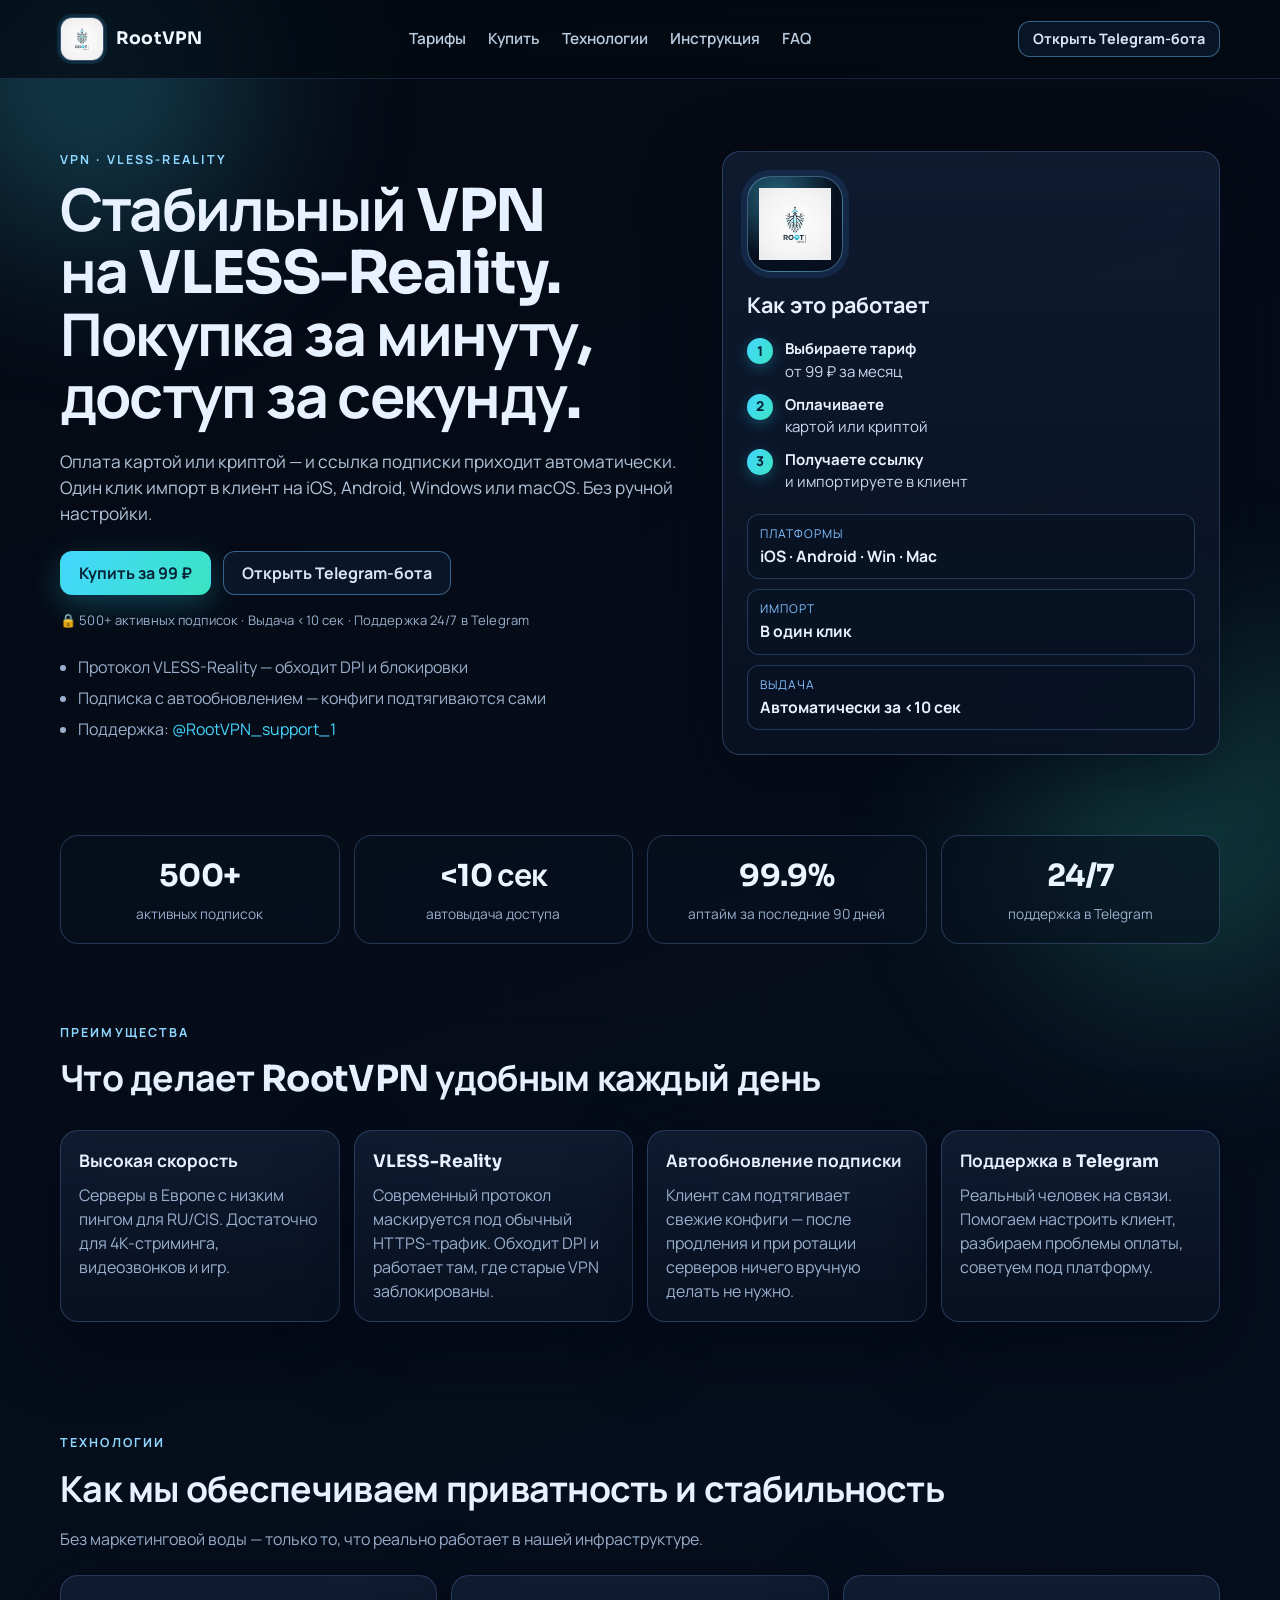
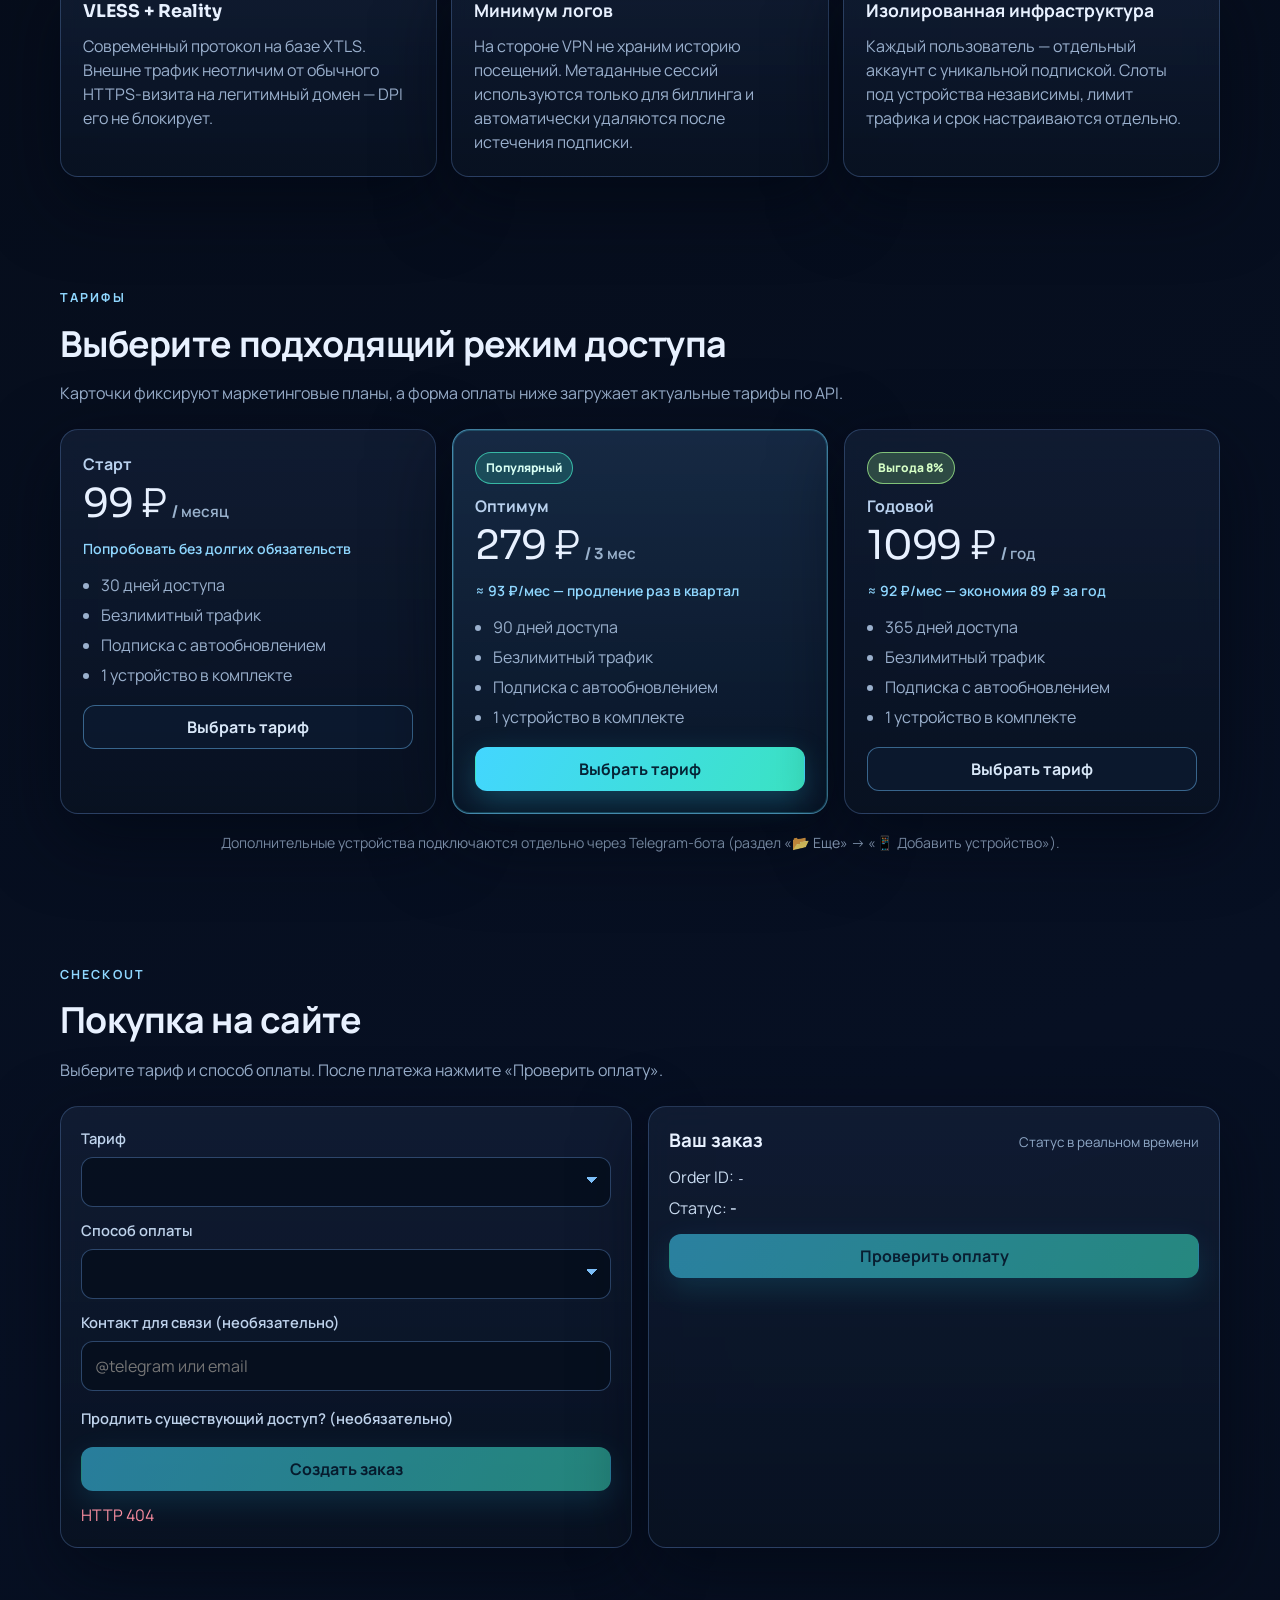
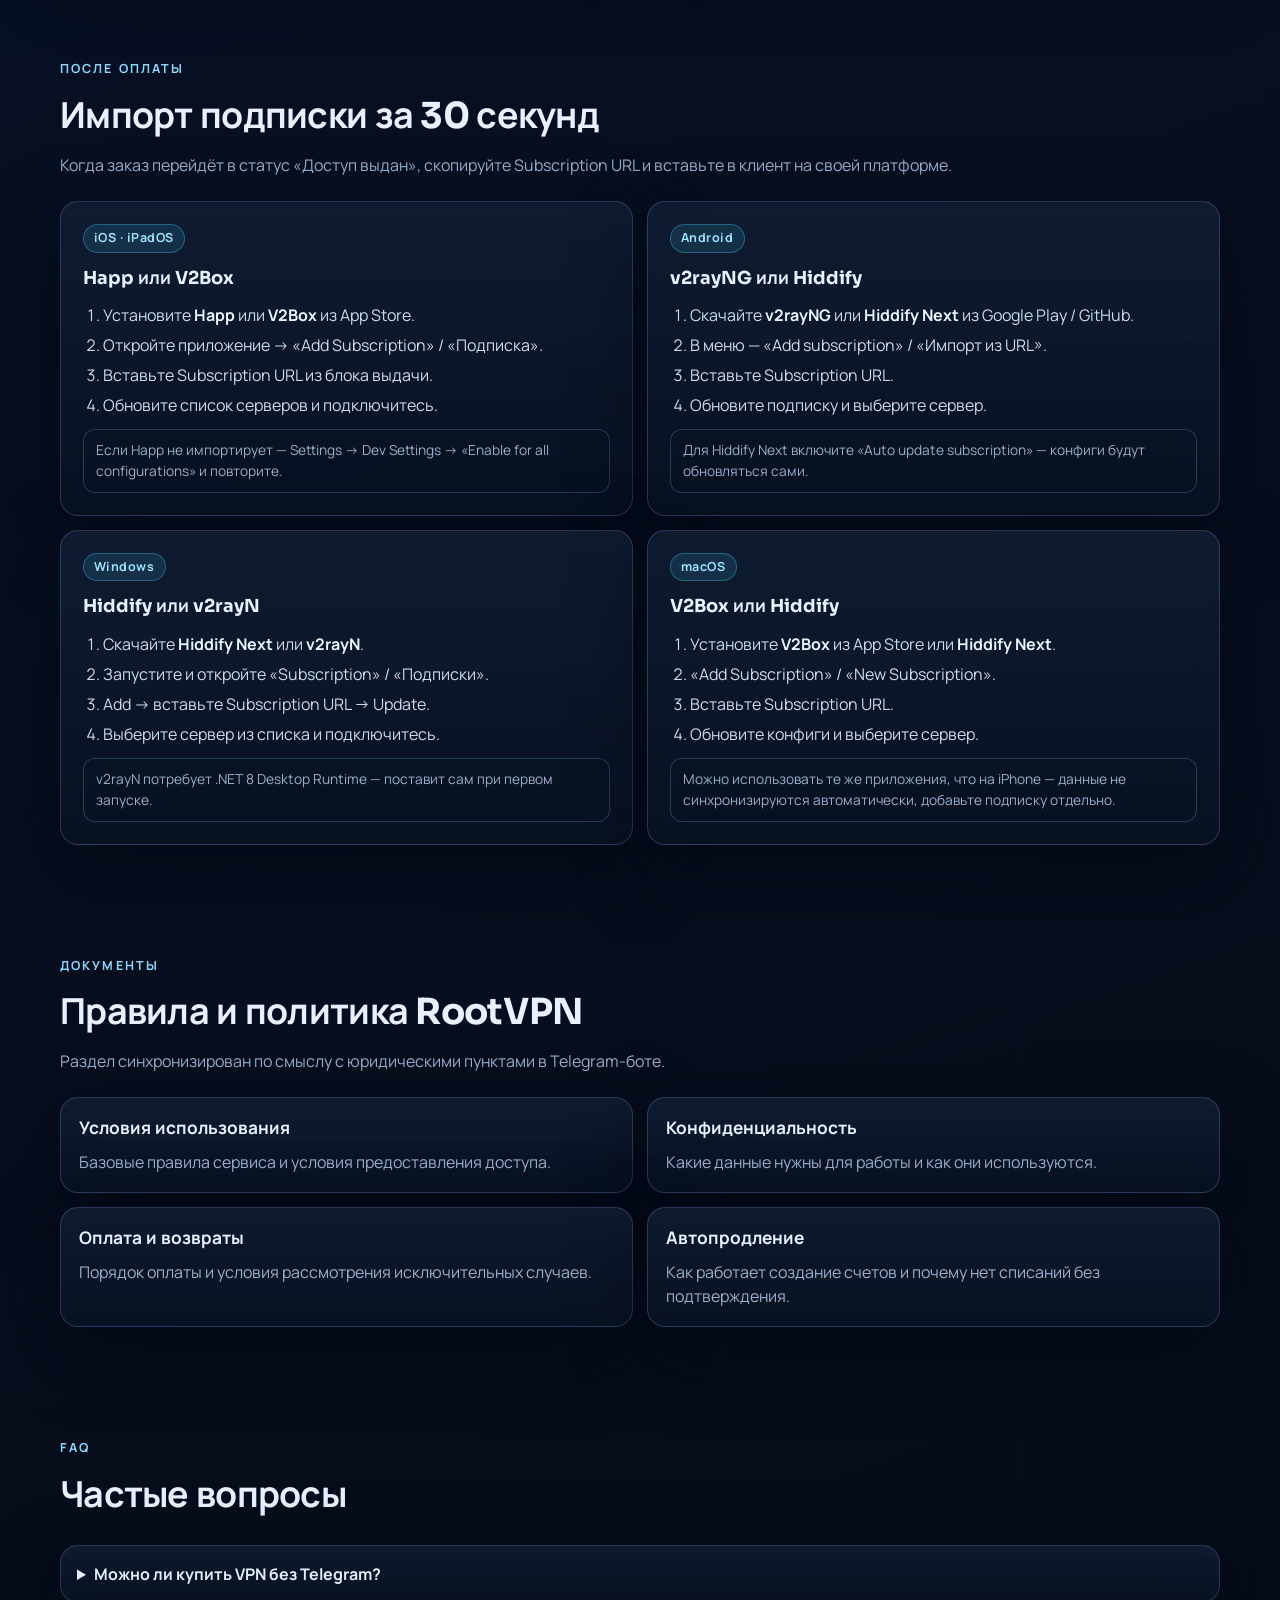
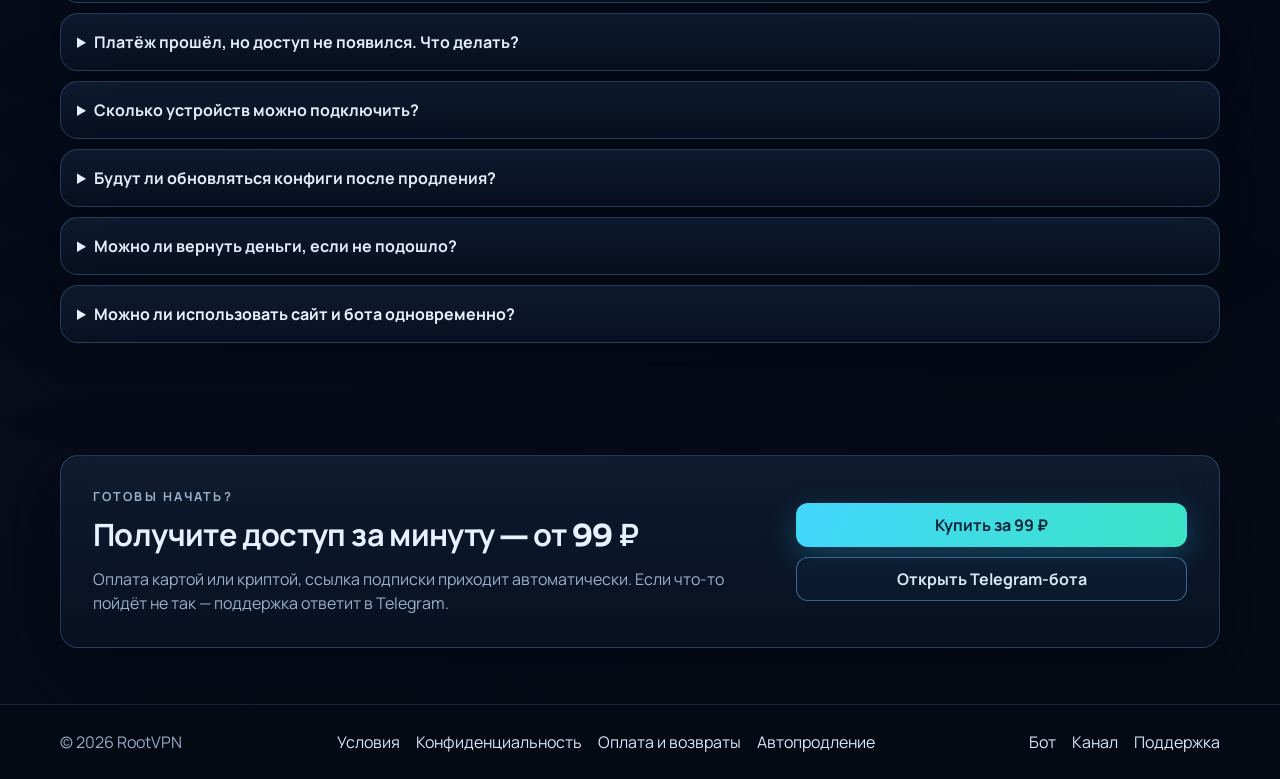
==== commit 78bf4185: "Site stage 1: contentand conversion overhaul - Hero: new H1 'Стабильный VPN на VLESS-Reality. окупка" ====
--- a/site/index.html
+++ b/site/index.html
@@ -3,8 +3,8 @@
 <head>
   <meta charset="utf-8">
   <meta name="viewport" content="width=device-width, initial-scale=1">
-  <title>RootVPN - премиальный VPN без лишних шагов</title>
-  <meta name="description" content="RootVPN: быстрый, стабильный и приватный VPN. Покупка на сайте, мгновенная выдача подписки, поддержка в Telegram.">
+  <title>RootVPN — стабильный VPN на VLESS-Reality, покупка за минуту</title>
+  <meta name="description" content="RootVPN: VPN на протоколе VLESS-Reality для iOS, Android, Windows и macOS. Оплата картой или криптой, ссылка подписки выдаётся автоматически за секунды.">
   <link rel="canonical" href="https://rootvpn.tech/">
   <link rel="icon" href="/assets/rootvpn-logo.png" type="image/png">
   <link rel="preload" as="style" href="https://fonts.googleapis.com/css2?family=Manrope:wght@400;600;700;800&family=Sora:wght@600;700&display=swap">
@@ -13,12 +13,12 @@
   <link href="https://fonts.googleapis.com/css2?family=Manrope:wght@400;600;700;800&family=Sora:wght@600;700&display=swap" rel="stylesheet">
   <meta property="og:type" content="website">
   <meta property="og:url" content="https://rootvpn.tech/">
-  <meta property="og:title" content="RootVPN — Премиальный VPN без лишних шагов">
-  <meta property="og:description" content="Покупаете, получаете ссылку подписки, импортируете в клиент. Без ручной настройки.">
+  <meta property="og:title" content="RootVPN — стабильный VPN на VLESS-Reality">
+  <meta property="og:description" content="Оплата за минуту, ссылка подписки выдаётся автоматически. iOS, Android, Windows, macOS. Поддержка в Telegram.">
   <meta property="og:image" content="https://rootvpn.tech/assets/rootvpn-logo.png">
   <meta name="twitter:card" content="summary">
-  <meta name="twitter:title" content="RootVPN">
-  <meta name="twitter:description" content="Премиальный VPN. Автовыдача. Подписка с автообновлением.">
+  <meta name="twitter:title" content="RootVPN — VPN на VLESS-Reality">
+  <meta name="twitter:description" content="Покупка за минуту, автовыдача доступа, импорт в один клик. iOS · Android · Win · Mac.">
   <meta name="twitter:image" content="https://rootvpn.tech/assets/rootvpn-logo.png">
   <link rel="stylesheet" href="styles.css">
 </head>
@@ -34,9 +34,9 @@
       </a>
       <nav class="main-nav" aria-label="Главная навигация">
         <a href="#plans">Тарифы</a>
-        <a href="#checkout">Купить на сайте</a>
+        <a href="#checkout">Купить</a>
+        <a href="#security">Технологии</a>
         <a href="#instructions">Инструкция</a>
-        <a href="#policy">Документы</a>
         <a href="#faq">FAQ</a>
       </nav>
       <button class="nav-burger" id="nav-burger" aria-label="Открыть меню" aria-expanded="false">
@@ -50,20 +50,20 @@
     <section class="hero section">
       <div class="container hero-grid">
         <div class="hero-copy">
-          <p class="eyebrow">ROOTVPN</p>
-          <h1>Премиальный VPN для стабильного доступа без ручной настройки</h1>
+          <p class="eyebrow">VPN · VLESS-REALITY</p>
+          <h1>Стабильный VPN на VLESS-Reality. Покупка за минуту, доступ за секунду.</h1>
           <p class="hero-subtitle">
-            Оплачиваете в пару кликов, получаете ссылку подписки автоматически,
-            импортируете в клиент и подключаетесь. Без лишней рутины.
+            Оплата картой или криптой — и ссылка подписки приходит автоматически.
+            Один клик импорт в клиент на iOS, Android, Windows или macOS. Без ручной настройки.
           </p>
           <div class="hero-actions">
-            <a class="btn btn-primary" href="#checkout">Купить на сайте</a>
+            <a class="btn btn-primary" href="#checkout">Купить за 99 ₽</a>
             <a class="btn btn-outline" href="https://t.me/VPNrobotBOT" target="_blank" rel="noopener">Открыть Telegram-бота</a>
           </div>
-          <p class="trust-micro">🔒 Более 500 активных подписок · Выдача за &lt;10 секунд · Поддержка 24/7</p>
+          <p class="trust-micro">🔒 500+ активных подписок · Выдача &lt;10 сек · Поддержка 24/7 в Telegram</p>
           <ul class="trust-list">
-            <li>Автовыдача доступа сразу после оплаты</li>
-            <li>Подписка с автообновлением в клиентах</li>
+            <li>Протокол VLESS-Reality — обходит DPI и блокировки</li>
+            <li>Подписка с автообновлением — конфиги подтягиваются сами</li>
             <li>Поддержка: <a href="https://t.me/RootVPN_support_1" target="_blank" rel="noopener">@RootVPN_support_1</a></li>
           </ul>
         </div>
@@ -72,26 +72,48 @@
           <div class="hero-logo-wrap">
             <img class="hero-logo" src="assets/rootvpn-logo.png" alt="RootVPN">
           </div>
-          <h2>RootVPN Access</h2>
-          <p>
-            Вы получаете подписку, которая работает в популярных клиентах
-            и обновляется без ручного копирования конфигов.
-          </p>
+          <h2>Как это работает</h2>
+          <ol class="hero-steps">
+            <li><span class="hero-step-num">1</span><span><strong>Выбираете тариф</strong><br>от 99 ₽ за месяц</span></li>
+            <li><span class="hero-step-num">2</span><span><strong>Оплачиваете</strong><br>картой или криптой</span></li>
+            <li><span class="hero-step-num">3</span><span><strong>Получаете ссылку</strong><br>и импортируете в клиент</span></li>
+          </ol>
           <div class="hero-metrics">
             <div class="metric-card">
-              <span class="metric-label">Формат</span>
-              <strong>Subscription URL</strong>
+              <span class="metric-label">Платформы</span>
+              <strong>iOS · Android · Win · Mac</strong>
             </div>
             <div class="metric-card">
               <span class="metric-label">Импорт</span>
-              <strong>Happ / V2Box</strong>
+              <strong>В один клик</strong>
             </div>
             <div class="metric-card">
               <span class="metric-label">Выдача</span>
-              <strong>Автоматически</strong>
+              <strong>Автоматически за &lt;10 сек</strong>
             </div>
           </div>
         </aside>
+      </div>
+    </section>
+
+    <section class="social-proof section" aria-label="Ключевые показатели">
+      <div class="container social-proof-grid">
+        <div class="social-proof-item">
+          <strong>500+</strong>
+          <span>активных подписок</span>
+        </div>
+        <div class="social-proof-item">
+          <strong>&lt;10 сек</strong>
+          <span>автовыдача доступа</span>
+        </div>
+        <div class="social-proof-item">
+          <strong>99.9%</strong>
+          <span>аптайм за последние 90 дней</span>
+        </div>
+        <div class="social-proof-item">
+          <strong>24/7</strong>
+          <span>поддержка в Telegram</span>
+        </div>
       </div>
     </section>
 
@@ -103,20 +125,44 @@
         </div>
         <div class="benefits-grid">
           <article class="glass-card benefit-card">
-            <h3>Быстрое подключение</h3>
-            <p>Ссылка подписки приходит сразу после подтверждения платежа, без ожидания ручной выдачи.</p>
+            <h3>Высокая скорость</h3>
+            <p>Серверы в Европе с низким пингом для RU/CIS. Достаточно для 4K-стриминга, видеозвонков и игр.</p>
           </article>
           <article class="glass-card benefit-card">
-            <h3>Современный формат</h3>
-            <p>Работа через подписку удобнее прямых ключей: обновления подтягиваются в клиентах автоматически.</p>
+            <h3>VLESS-Reality</h3>
+            <p>Современный протокол маскируется под обычный HTTPS-трафик. Обходит DPI и работает там, где старые VPN заблокированы.</p>
           </article>
           <article class="glass-card benefit-card">
-            <h3>Прозрачная оплата</h3>
-            <p>Проверка статуса заказа в реальном времени и моментальная выдача доступа после paid_applied.</p>
+            <h3>Автообновление подписки</h3>
+            <p>Клиент сам подтягивает свежие конфиги — после продления и при ротации серверов ничего вручную делать не нужно.</p>
           </article>
           <article class="glass-card benefit-card">
             <h3>Поддержка в Telegram</h3>
-            <p>Если что-то пошло не так, можно быстро обратиться в поддержку и получить помощь по шагам.</p>
+            <p>Реальный человек на связи. Помогаем настроить клиент, разбираем проблемы оплаты, советуем под платформу.</p>
+          </article>
+        </div>
+      </div>
+    </section>
+
+    <section class="security section" id="security">
+      <div class="container">
+        <div class="section-head">
+          <p class="eyebrow">Технологии</p>
+          <h2>Как мы обеспечиваем приватность и стабильность</h2>
+          <p class="section-note">Без маркетинговой воды — только то, что реально работает в нашей инфраструктуре.</p>
+        </div>
+        <div class="security-grid">
+          <article class="glass-card security-card">
+            <h3>VLESS + Reality</h3>
+            <p>Современный протокол на базе XTLS. Внешне трафик неотличим от обычного HTTPS-визита на легитимный домен — DPI его не блокирует.</p>
+          </article>
+          <article class="glass-card security-card">
+            <h3>Минимум логов</h3>
+            <p>На стороне VPN не храним историю посещений. Метаданные сессий используются только для биллинга и автоматически удаляются после истечения подписки.</p>
+          </article>
+          <article class="glass-card security-card">
+            <h3>Изолированная инфраструктура</h3>
+            <p>Каждый пользователь — отдельный аккаунт с уникальной подпиской. Слоты под устройства независимы, лимит трафика и срок настраиваются отдельно.</p>
           </article>
         </div>
       </div>
@@ -132,38 +178,46 @@
         <div class="pricing-grid">
           <article class="glass-card price-card">
             <p class="price-name">Старт</p>
-            <p class="price-value">99 ₽</p>
+            <p class="price-value">99 ₽<span class="price-period">/ месяц</span></p>
+            <p class="price-economy">Попробовать без долгих обязательств</p>
             <ul>
-              <li>1 устройство</li>
+              <li>30 дней доступа</li>
               <li>Безлимитный трафик</li>
               <li>Подписка с автообновлением</li>
+              <li>1 устройство в комплекте</li>
             </ul>
-            <a class="btn btn-outline btn-block plan-select-btn" data-plan-key="starter" href="#checkout">Выбрать</a>
+            <a class="btn btn-outline btn-block plan-select-btn" data-plan-key="starter" href="#checkout">Выбрать тариф</a>
           </article>
 
           <article class="glass-card price-card featured">
-            <p class="price-badge">Featured - 3 месяца</p>
+            <p class="price-badge">Популярный</p>
             <p class="price-name">Оптимум</p>
-            <p class="price-value">279 ₽</p>
+            <p class="price-value">279 ₽<span class="price-period">/ 3 мес</span></p>
+            <p class="price-economy">≈ 93 ₽/мес — продление раз в квартал</p>
             <ul>
-              <li>Оптимальный период без частых продлений</li>
-              <li>1 устройство</li>
-              <li>Лучший баланс цены и удобства</li>
+              <li>90 дней доступа</li>
+              <li>Безлимитный трафик</li>
+              <li>Подписка с автообновлением</li>
+              <li>1 устройство в комплекте</li>
             </ul>
-            <a class="btn btn-primary btn-block plan-select-btn" data-plan-key="optimal" href="#checkout">Выбрать</a>
+            <a class="btn btn-primary btn-block plan-select-btn" data-plan-key="optimal" href="#checkout">Выбрать тариф</a>
           </article>
 
           <article class="glass-card price-card">
+            <p class="price-badge price-badge-best">Выгода 8%</p>
             <p class="price-name">Годовой</p>
-            <p class="price-value">1099 ₽</p>
+            <p class="price-value">1099 ₽<span class="price-period">/ год</span></p>
+            <p class="price-economy">≈ 92 ₽/мес — экономия 89 ₽ за год</p>
             <ul>
-              <li>Максимально выгодная стоимость</li>
-              <li>1 устройство</li>
-              <li>Минимум действий в течение года</li>
+              <li>365 дней доступа</li>
+              <li>Безлимитный трафик</li>
+              <li>Подписка с автообновлением</li>
+              <li>1 устройство в комплекте</li>
             </ul>
-            <a class="btn btn-outline btn-block plan-select-btn" data-plan-key="annual" href="#checkout">Выбрать</a>
-          </article>
-        </div>
+            <a class="btn btn-outline btn-block plan-select-btn" data-plan-key="annual" href="#checkout">Выбрать тариф</a>
+          </article>
+        </div>
+        <p class="pricing-note">Дополнительные устройства подключаются отдельно через Telegram-бота (раздел «📂 Еще» → «📱 Добавить устройство»).</p>
       </div>
     </section>
 
@@ -239,29 +293,57 @@
       <div class="container">
         <div class="section-head">
           <p class="eyebrow">После оплаты</p>
-          <h2>Как импортировать подписку</h2>
-        </div>
-
-        <div class="instructions-grid">
-          <article class="glass-card instruction-card">
-            <p class="step-num">01</p>
-            <h3>Получите ссылку подписки</h3>
-            <p>После статуса <code>paid_applied</code> сайт покажет Subscription URL в блоке выдачи.</p>
-          </article>
-          <article class="glass-card instruction-card">
-            <p class="step-num">02</p>
-            <h3>Импорт в Happ</h3>
-            <p>Откройте Happ, добавьте подписку через URL и вставьте ссылку из блока выдачи.</p>
-          </article>
-          <article class="glass-card instruction-card">
-            <p class="step-num">03</p>
-            <h3>Импорт в V2Box</h3>
-            <p>В V2Box выберите Add Subscription, вставьте URL и обновите список серверов.</p>
-          </article>
-          <article class="glass-card instruction-card">
-            <p class="step-num">04</p>
-            <h3>Если Happ не импортирует</h3>
-            <p>Settings -> Dev Settings -> Enable for all configurations, затем повторите импорт.</p>
+          <h2>Импорт подписки за 30 секунд</h2>
+          <p class="section-note">Когда заказ перейдёт в статус «Доступ выдан», скопируйте Subscription URL и вставьте в клиент на своей платформе.</p>
+        </div>
+
+        <div class="platform-grid">
+          <article class="glass-card platform-card">
+            <p class="platform-tag">iOS · iPadOS</p>
+            <h3>Happ или V2Box</h3>
+            <ol>
+              <li>Установите <strong>Happ</strong> или <strong>V2Box</strong> из App Store.</li>
+              <li>Откройте приложение → «Add Subscription» / «Подписка».</li>
+              <li>Вставьте Subscription URL из блока выдачи.</li>
+              <li>Обновите список серверов и подключитесь.</li>
+            </ol>
+            <p class="platform-tip">Если Happ не импортирует — Settings → Dev Settings → «Enable for all configurations» и повторите.</p>
+          </article>
+
+          <article class="glass-card platform-card">
+            <p class="platform-tag">Android</p>
+            <h3>v2rayNG или Hiddify</h3>
+            <ol>
+              <li>Скачайте <strong>v2rayNG</strong> или <strong>Hiddify Next</strong> из Google Play / GitHub.</li>
+              <li>В меню — «Add subscription» / «Импорт из URL».</li>
+              <li>Вставьте Subscription URL.</li>
+              <li>Обновите подписку и выберите сервер.</li>
+            </ol>
+            <p class="platform-tip">Для Hiddify Next включите «Auto update subscription» — конфиги будут обновляться сами.</p>
+          </article>
+
+          <article class="glass-card platform-card">
+            <p class="platform-tag">Windows</p>
+            <h3>Hiddify или v2rayN</h3>
+            <ol>
+              <li>Скачайте <strong>Hiddify Next</strong> или <strong>v2rayN</strong>.</li>
+              <li>Запустите и откройте «Subscription» / «Подписки».</li>
+              <li>Add → вставьте Subscription URL → Update.</li>
+              <li>Выберите сервер из списка и подключитесь.</li>
+            </ol>
+            <p class="platform-tip">v2rayN потребует .NET 8 Desktop Runtime — поставит сам при первом запуске.</p>
+          </article>
+
+          <article class="glass-card platform-card">
+            <p class="platform-tag">macOS</p>
+            <h3>V2Box или Hiddify</h3>
+            <ol>
+              <li>Установите <strong>V2Box</strong> из App Store или <strong>Hiddify Next</strong>.</li>
+              <li>«Add Subscription» / «New Subscription».</li>
+              <li>Вставьте Subscription URL.</li>
+              <li>Обновите конфиги и выберите сервер.</li>
+            </ol>
+            <p class="platform-tip">Можно использовать те же приложения, что на iPhone — данные не синхронизируются автоматически, добавьте подписку отдельно.</p>
           </article>
         </div>
       </div>
@@ -305,20 +387,44 @@
         <div class="faq-list">
           <details class="glass-card">
             <summary>Можно ли купить VPN без Telegram?</summary>
-            <p>Да. Сайт работает как отдельный канал продаж: оплата и выдача подписки доступны напрямую.</p>
-          </details>
-          <details class="glass-card">
-            <summary>Платеж прошел, но доступ не появился. Что делать?</summary>
-            <p>Нажмите «Проверить оплату» еще раз через 10-20 секунд. Если не помогло — напишите в <a href="https://t.me/RootVPN_support_1" target="_blank" rel="noopener">поддержку</a>.</p>
+            <p>Да. Сайт работает как отдельный канал продаж: оплата и выдача подписки доступны напрямую. Telegram-бот — дополнительный способ управления и поддержки.</p>
+          </details>
+          <details class="glass-card">
+            <summary>Платёж прошёл, но доступ не появился. Что делать?</summary>
+            <p>Нажмите «Проверить оплату» ещё раз через 10–20 секунд — статус обновляется по callback от платёжной системы. Если не помогло, напишите в <a href="https://t.me/RootVPN_support_1" target="_blank" rel="noopener">@RootVPN_support_1</a>: проверим заказ вручную.</p>
+          </details>
+          <details class="glass-card">
+            <summary>Сколько устройств можно подключить?</summary>
+            <p>В одном тарифе — 1 устройство. Дополнительные слоты подключаются через Telegram-бота: «📂 Еще» → «📱 Добавить устройство». Каждый слот продлевается отдельно, лимиты не суммируются.</p>
           </details>
           <details class="glass-card">
             <summary>Будут ли обновляться конфиги после продления?</summary>
-            <p>Да. Вы используете подписочный формат, поэтому обновления подтягиваются в клиенте автоматически.</p>
-          </details>
-          <details class="glass-card">
-            <summary>Можно ли использовать и сайт, и бота одновременно?</summary>
-            <p>Да. Это параллельные каналы. Покупать можно на сайте, а управлять доступом и в Telegram-боте.</p>
-          </details>
+            <p>Да. Вы используете подписочный формат — клиент сам подтягивает свежие конфиги. После продления и при ротации серверов вручную ничего делать не нужно.</p>
+          </details>
+          <details class="glass-card">
+            <summary>Можно ли вернуть деньги, если не подошло?</summary>
+            <p>Если сервис не подошёл по техническим причинам, опишите ситуацию в поддержке в течение 24 часов после покупки. Подробные условия — в разделе <a href="/refund.html">«Оплата и возвраты»</a>.</p>
+          </details>
+          <details class="glass-card">
+            <summary>Можно ли использовать сайт и бота одновременно?</summary>
+            <p>Да, это параллельные каналы. Покупать можно на сайте, а управлять доступом — и в Telegram-боте. После покупки на сайте используйте кнопку «Привязать доступ к Telegram», чтобы видеть заказ в боте.</p>
+          </details>
+        </div>
+      </div>
+    </section>
+
+    <section class="final-cta section" aria-label="Призыв к действию">
+      <div class="container">
+        <div class="glass-card final-cta-card">
+          <div class="final-cta-copy">
+            <p class="eyebrow">Готовы начать?</p>
+            <h2>Получите доступ за минуту — от 99 ₽</h2>
+            <p>Оплата картой или криптой, ссылка подписки приходит автоматически. Если что-то пойдёт не так — поддержка ответит в Telegram.</p>
+          </div>
+          <div class="final-cta-actions">
+            <a class="btn btn-primary" href="#checkout">Купить за 99 ₽</a>
+            <a class="btn btn-outline" href="https://t.me/VPNrobotBOT" target="_blank" rel="noopener">Открыть Telegram-бота</a>
+          </div>
         </div>
       </div>
     </section>
--- a/site/styles.css
+++ b/site/styles.css
@@ -872,3 +872,235 @@
     grid-template-columns: 1fr;
   }
 }
+
+/* === Hero steps (правая панель) === */
+.hero-steps {
+  list-style: none;
+  margin: 16px 0 0;
+  padding: 0;
+  display: grid;
+  gap: 10px;
+}
+
+.hero-steps li {
+  display: flex;
+  gap: 12px;
+  align-items: flex-start;
+  font-size: 0.94rem;
+  color: #c8d8ee;
+}
+
+.hero-steps li strong {
+  color: #eaf3ff;
+  font-weight: 700;
+}
+
+.hero-step-num {
+  flex: 0 0 26px;
+  height: 26px;
+  border-radius: 50%;
+  display: grid;
+  place-items: center;
+  font-size: 0.85rem;
+  font-weight: 800;
+  color: #052436;
+  background: linear-gradient(120deg, var(--accent), var(--accent-2));
+  box-shadow: 0 4px 14px rgba(38, 192, 225, 0.3);
+}
+
+/* === Social proof === */
+.social-proof {
+  padding: 24px 0;
+}
+
+.social-proof-grid {
+  display: grid;
+  grid-template-columns: repeat(4, minmax(0, 1fr));
+  gap: 14px;
+  text-align: center;
+}
+
+.social-proof-item {
+  padding: 18px 14px;
+  border: 1px solid var(--line);
+  border-radius: var(--radius);
+  background: rgba(8, 17, 32, 0.6);
+  backdrop-filter: blur(10px);
+}
+
+.social-proof-item strong {
+  display: block;
+  font-family: "Sora", "Manrope", sans-serif;
+  font-size: clamp(1.4rem, 2.4vw, 1.9rem);
+  letter-spacing: -0.02em;
+  color: #eaf6ff;
+}
+
+.social-proof-item span {
+  display: block;
+  margin-top: 4px;
+  color: var(--muted);
+  font-size: 0.86rem;
+}
+
+/* === Security (Как мы защищаем) === */
+.security-grid {
+  display: grid;
+  grid-template-columns: repeat(3, minmax(0, 1fr));
+  gap: 14px;
+}
+
+.security-card {
+  padding: 22px;
+}
+
+.security-card h3 {
+  margin: 0 0 10px;
+  font-family: "Sora", "Manrope", sans-serif;
+  font-size: 1.1rem;
+}
+
+.security-card p {
+  margin: 0;
+  color: var(--muted);
+}
+
+/* === Pricing: уточнения === */
+.price-period {
+  margin-left: 6px;
+  font-size: 0.95rem;
+  font-weight: 600;
+  color: #9ab2cd;
+  letter-spacing: 0;
+}
+
+.price-economy {
+  margin: 0 0 14px;
+  color: #8fd7ff;
+  font-size: 0.88rem;
+  font-weight: 600;
+}
+
+.price-badge-best {
+  background: rgba(159, 245, 142, 0.22);
+  border-color: rgba(165, 247, 144, 0.7);
+  color: #d6ffc6;
+}
+
+.pricing-note {
+  margin: 18px 0 0;
+  text-align: center;
+  color: var(--muted);
+  font-size: 0.88rem;
+}
+
+/* === Platform-grid (новые инструкции) === */
+.platform-grid {
+  display: grid;
+  grid-template-columns: repeat(2, minmax(0, 1fr));
+  gap: 14px;
+}
+
+.platform-card {
+  padding: 22px;
+}
+
+.platform-tag {
+  margin: 0 0 8px;
+  display: inline-block;
+  padding: 4px 10px;
+  border-radius: 999px;
+  background: rgba(67, 214, 255, 0.12);
+  border: 1px solid rgba(67, 214, 255, 0.32);
+  color: #9ee2ff;
+  font-size: 0.78rem;
+  font-weight: 700;
+  letter-spacing: 0.04em;
+}
+
+.platform-card h3 {
+  margin: 4px 0 12px;
+  font-family: "Sora", "Manrope", sans-serif;
+  font-size: 1.12rem;
+}
+
+.platform-card ol {
+  margin: 0 0 12px;
+  padding-left: 20px;
+  color: #cadcf1;
+}
+
+.platform-card ol li + li {
+  margin-top: 6px;
+}
+
+.platform-card ol strong {
+  color: #eaf6ff;
+}
+
+.platform-tip {
+  margin: 0;
+  padding: 10px 12px;
+  border-radius: 12px;
+  background: rgba(7, 18, 35, 0.72);
+  border: 1px solid rgba(124, 181, 255, 0.25);
+  color: var(--muted);
+  font-size: 0.86rem;
+}
+
+/* === Final CTA (перед футером) === */
+.final-cta-card {
+  padding: 32px;
+  display: grid;
+  grid-template-columns: 1.4fr 0.8fr;
+  gap: 20px;
+  align-items: center;
+}
+
+.final-cta-copy h2 {
+  margin: 6px 0 8px;
+  font-family: "Sora", "Manrope", sans-serif;
+  font-size: clamp(1.5rem, 2.4vw, 2.1rem);
+  letter-spacing: -0.02em;
+  text-wrap: balance;
+}
+
+.final-cta-copy p {
+  margin: 0;
+  color: var(--muted);
+}
+
+.final-cta-actions {
+  display: flex;
+  flex-direction: column;
+  gap: 10px;
+}
+
+@media (max-width: 980px) {
+  .social-proof-grid {
+    grid-template-columns: repeat(2, minmax(0, 1fr));
+  }
+
+  .security-grid {
+    grid-template-columns: 1fr;
+  }
+
+  .platform-grid {
+    grid-template-columns: 1fr;
+  }
+
+  .final-cta-card {
+    grid-template-columns: 1fr;
+    text-align: left;
+  }
+}
+
+@media (max-width: 640px) {
+  .social-proof-grid {
+    grid-template-columns: 1fr;
+  }
+
+  .final-cta-card {
+    padding: 24px;
+  }
+}
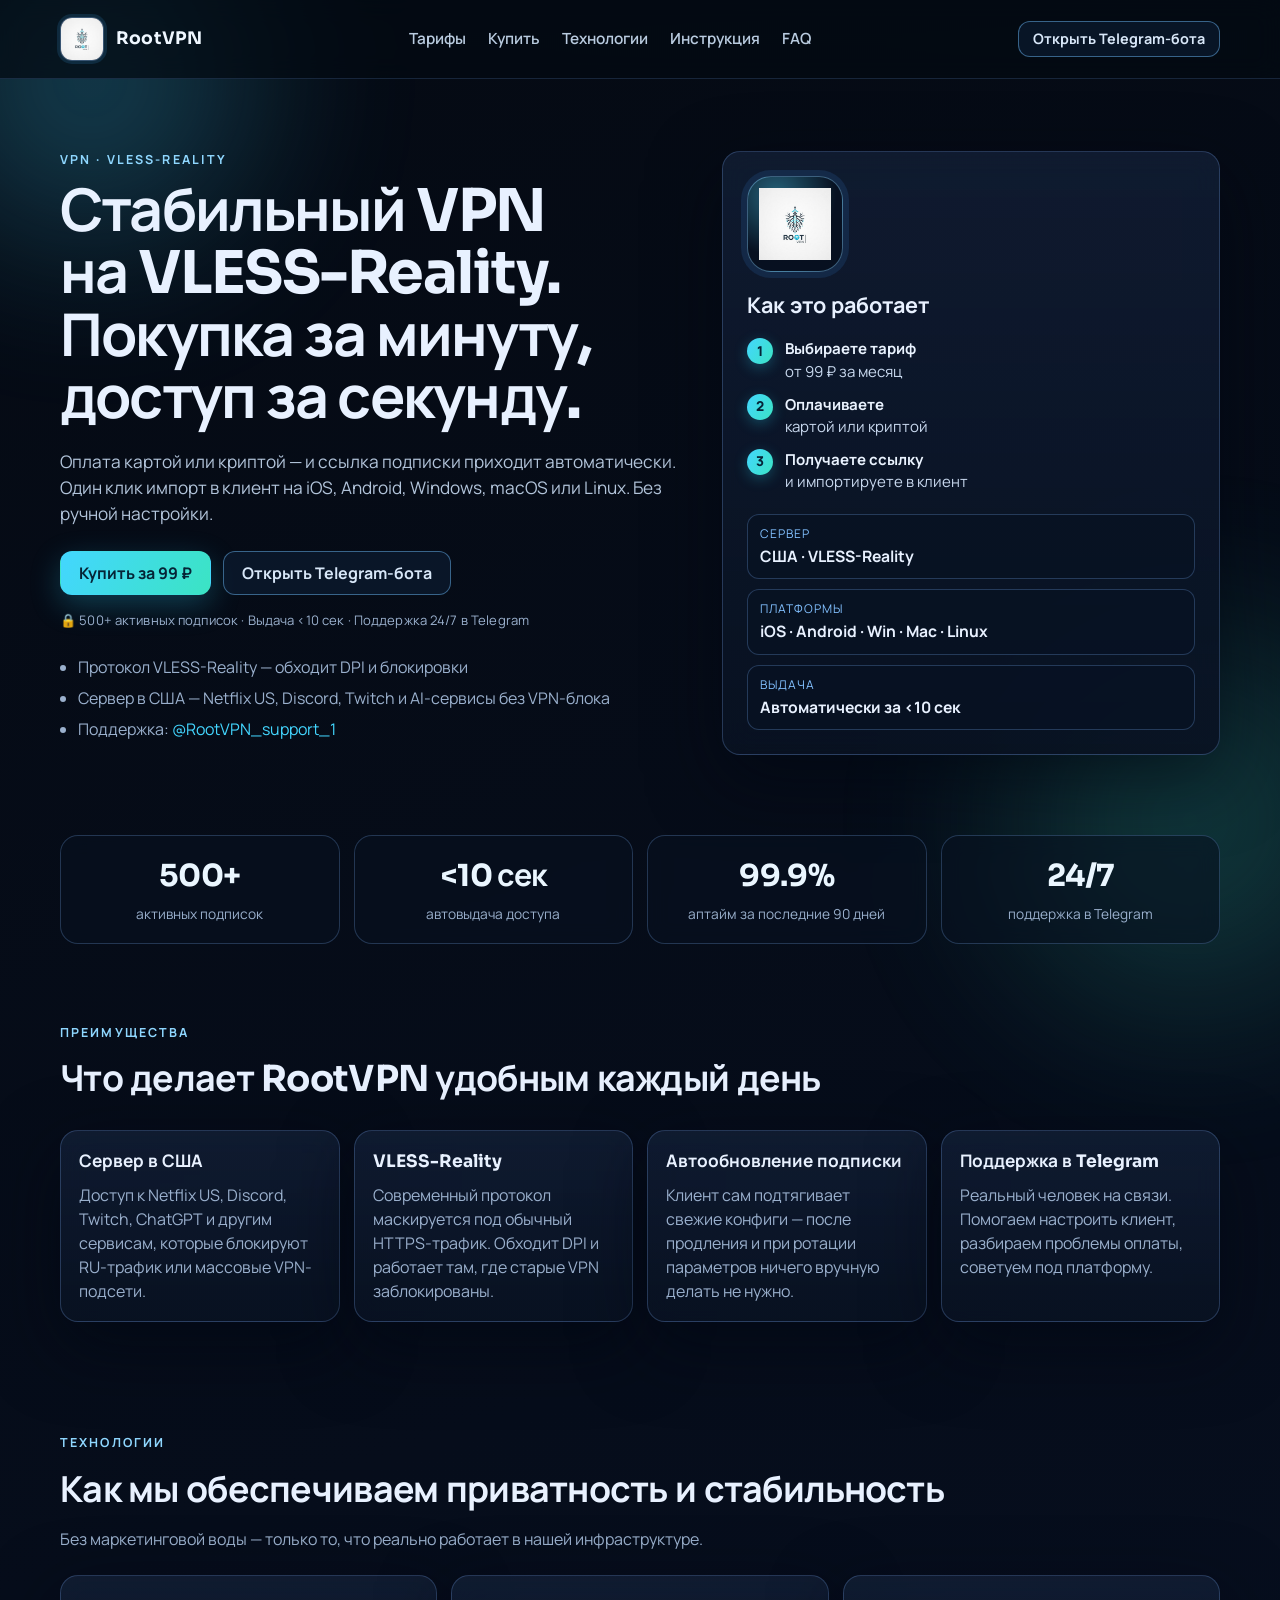
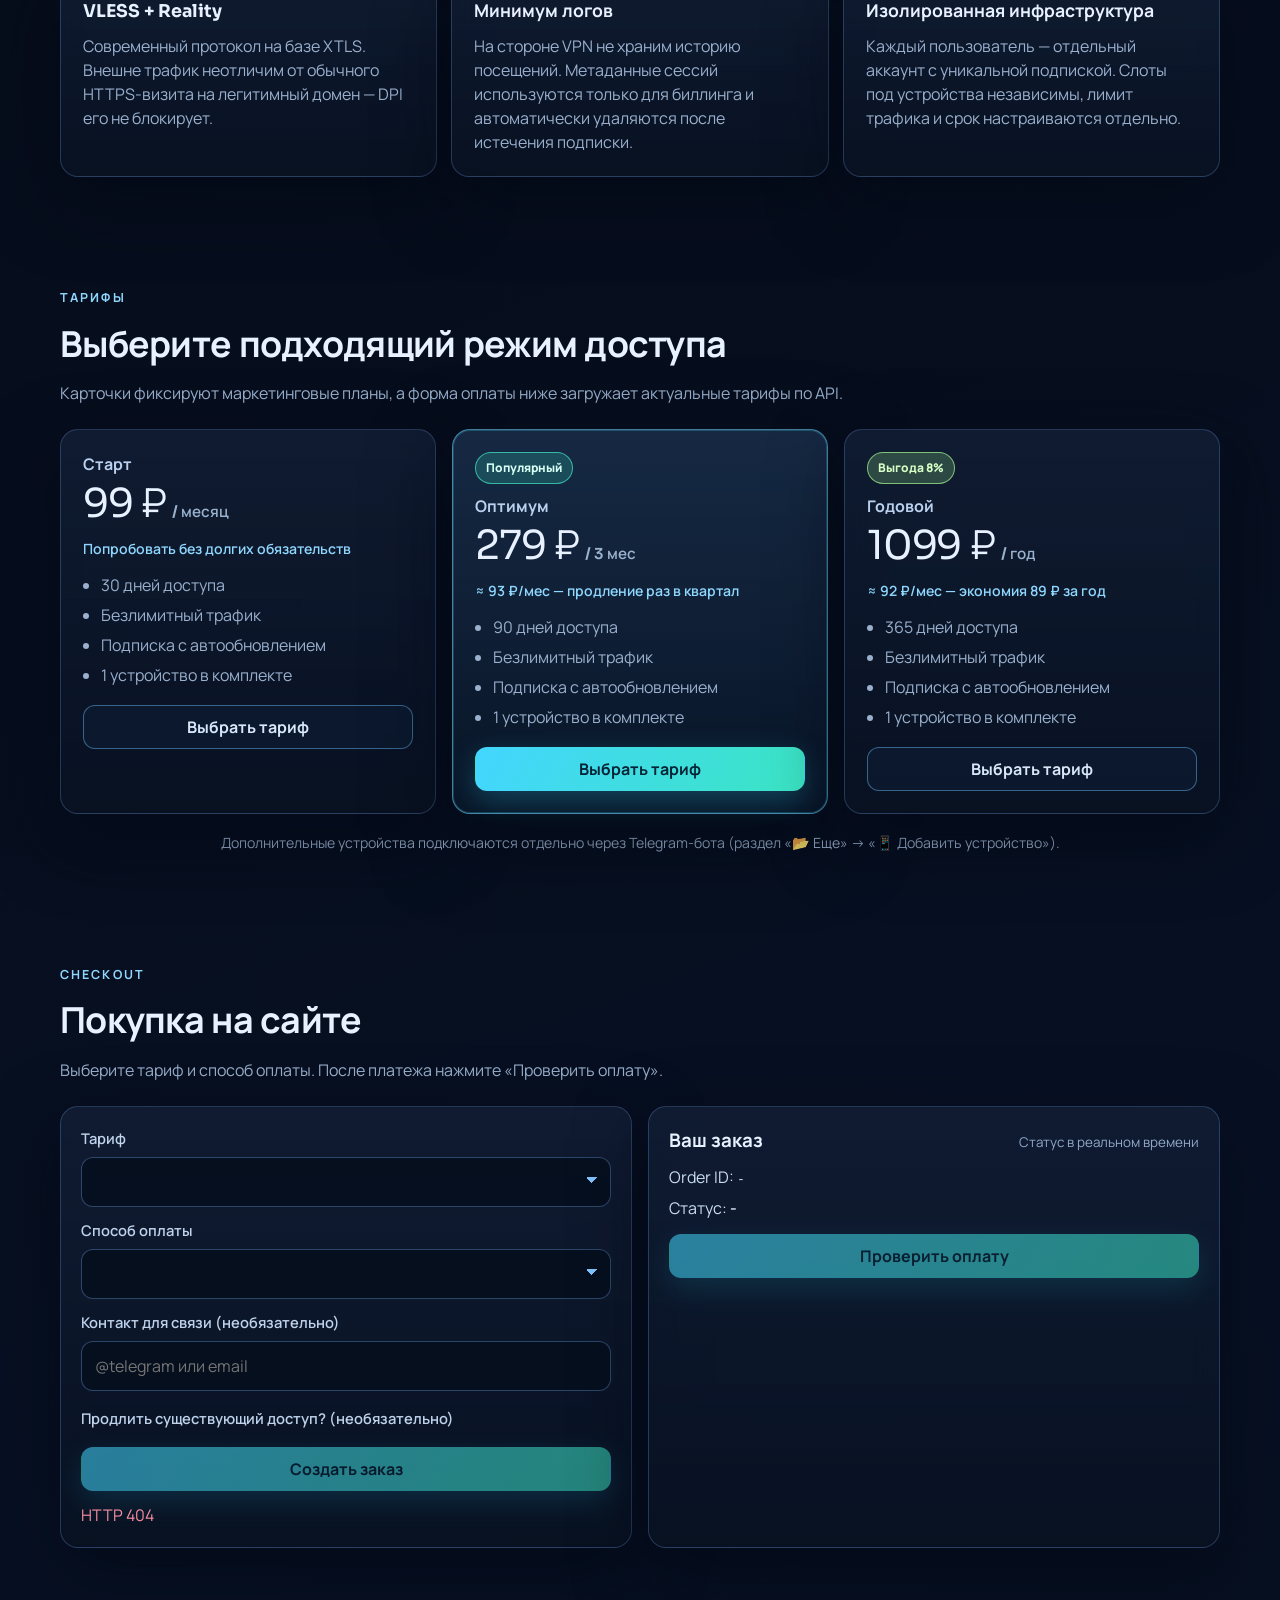
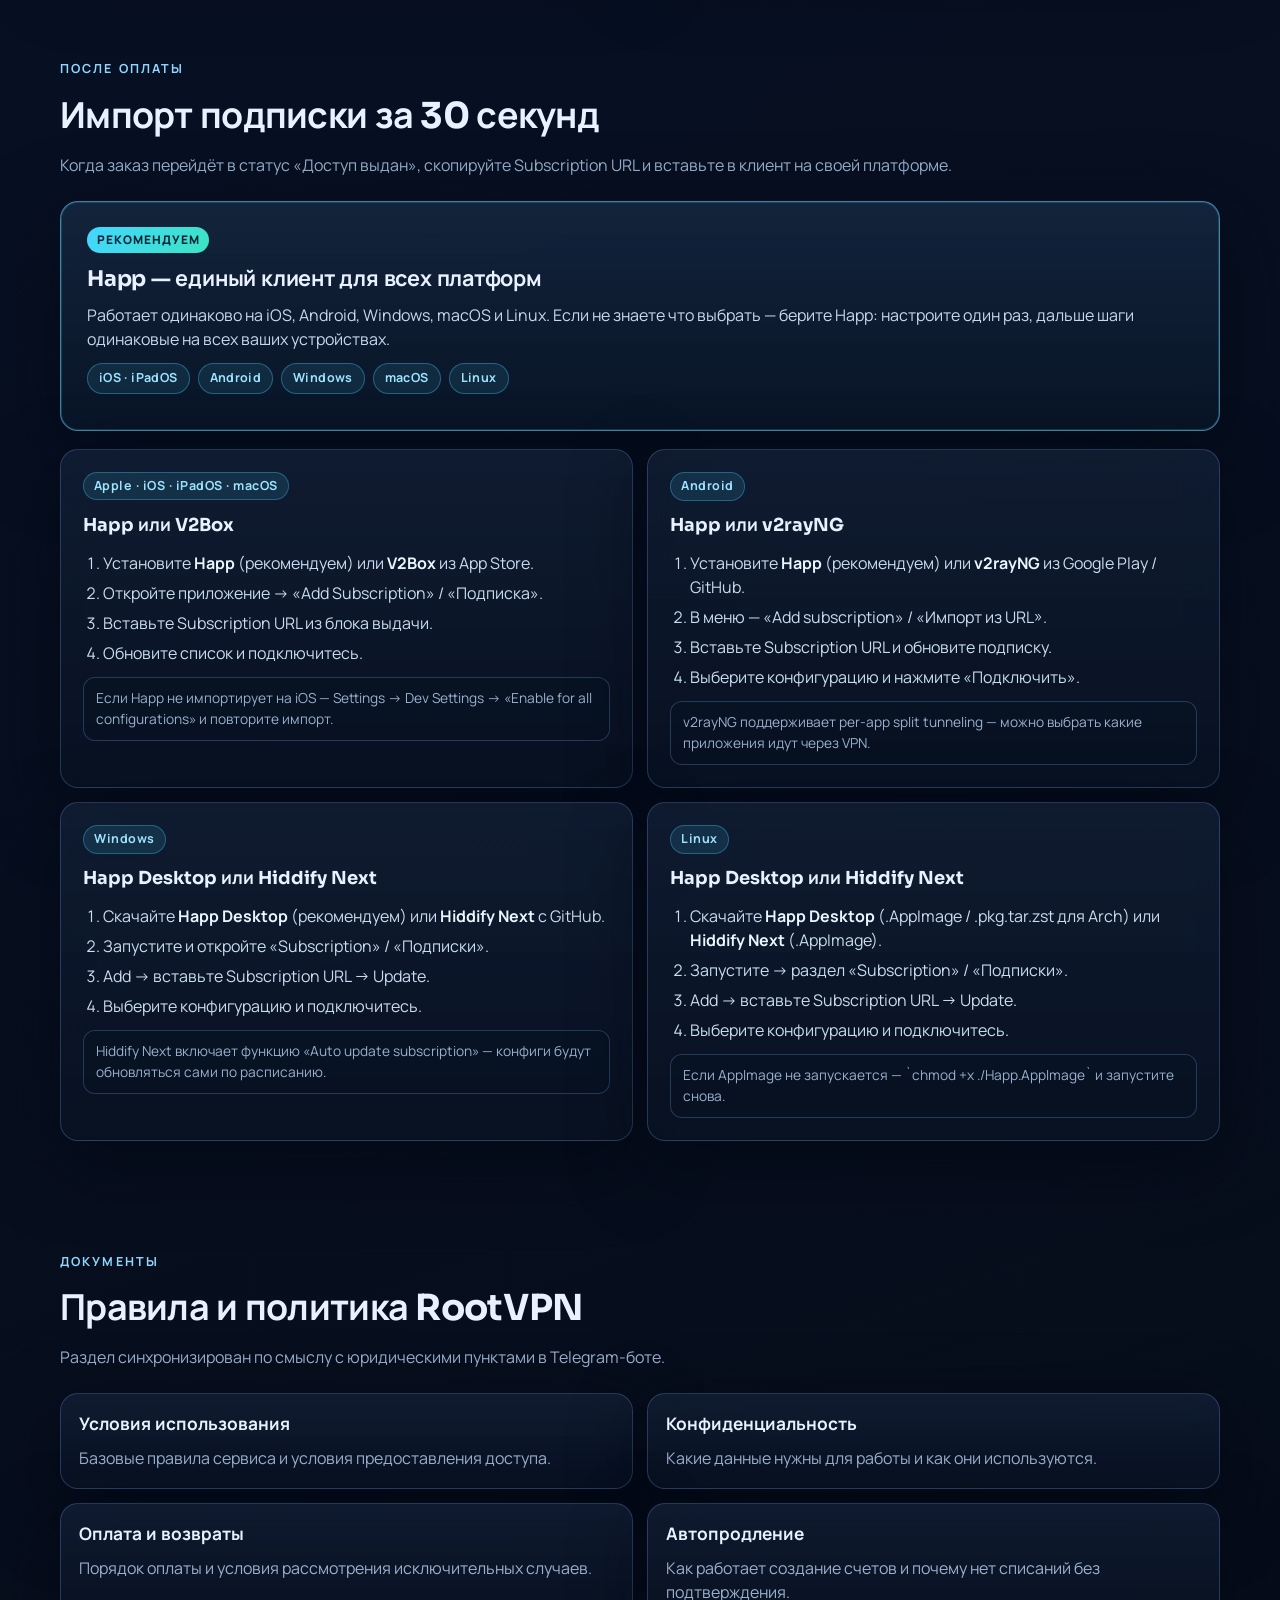
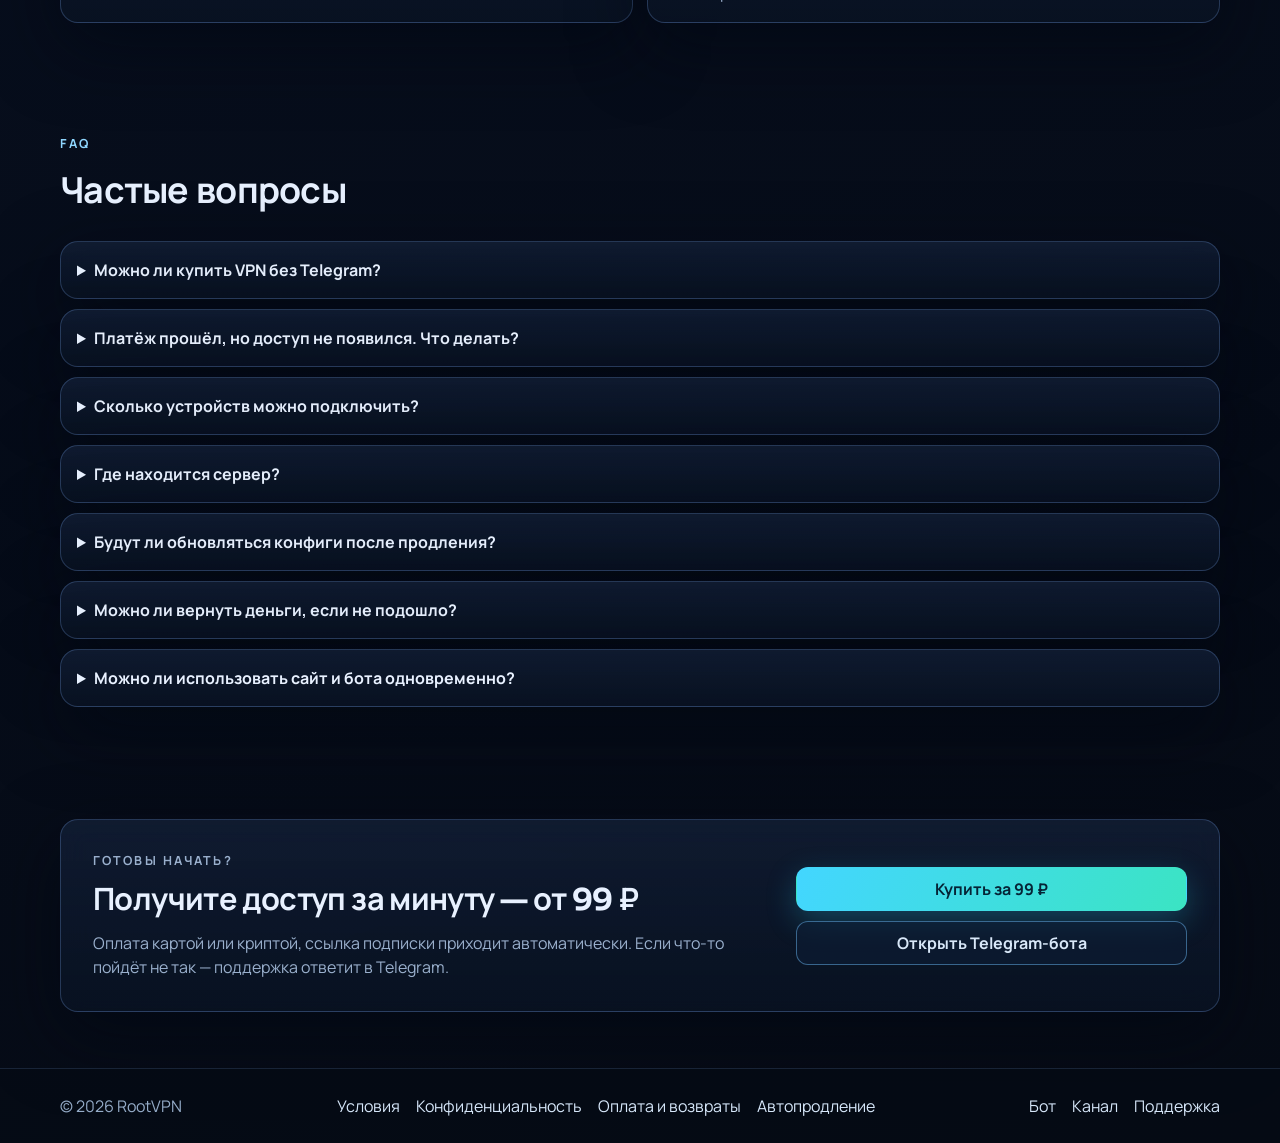
==== commit 27bc7403: "Site fact-check: single US server, multi-platform clients - Hero trust list: server location US + co" ====
--- a/site/index.html
+++ b/site/index.html
@@ -54,7 +54,7 @@
           <h1>Стабильный VPN на VLESS-Reality. Покупка за минуту, доступ за секунду.</h1>
           <p class="hero-subtitle">
             Оплата картой или криптой — и ссылка подписки приходит автоматически.
-            Один клик импорт в клиент на iOS, Android, Windows или macOS. Без ручной настройки.
+            Один клик импорт в клиент на iOS, Android, Windows, macOS или Linux. Без ручной настройки.
           </p>
           <div class="hero-actions">
             <a class="btn btn-primary" href="#checkout">Купить за 99 ₽</a>
@@ -63,7 +63,7 @@
           <p class="trust-micro">🔒 500+ активных подписок · Выдача &lt;10 сек · Поддержка 24/7 в Telegram</p>
           <ul class="trust-list">
             <li>Протокол VLESS-Reality — обходит DPI и блокировки</li>
-            <li>Подписка с автообновлением — конфиги подтягиваются сами</li>
+            <li>Сервер в США — Netflix US, Discord, Twitch и AI-сервисы без VPN-блока</li>
             <li>Поддержка: <a href="https://t.me/RootVPN_support_1" target="_blank" rel="noopener">@RootVPN_support_1</a></li>
           </ul>
         </div>
@@ -80,12 +80,12 @@
           </ol>
           <div class="hero-metrics">
             <div class="metric-card">
+              <span class="metric-label">Сервер</span>
+              <strong>США · VLESS-Reality</strong>
+            </div>
+            <div class="metric-card">
               <span class="metric-label">Платформы</span>
-              <strong>iOS · Android · Win · Mac</strong>
-            </div>
-            <div class="metric-card">
-              <span class="metric-label">Импорт</span>
-              <strong>В один клик</strong>
+              <strong>iOS · Android · Win · Mac · Linux</strong>
             </div>
             <div class="metric-card">
               <span class="metric-label">Выдача</span>
@@ -125,8 +125,8 @@
         </div>
         <div class="benefits-grid">
           <article class="glass-card benefit-card">
-            <h3>Высокая скорость</h3>
-            <p>Серверы в Европе с низким пингом для RU/CIS. Достаточно для 4K-стриминга, видеозвонков и игр.</p>
+            <h3>Сервер в США</h3>
+            <p>Доступ к Netflix US, Discord, Twitch, ChatGPT и другим сервисам, которые блокируют RU-трафик или массовые VPN-подсети.</p>
           </article>
           <article class="glass-card benefit-card">
             <h3>VLESS-Reality</h3>
@@ -134,7 +134,7 @@
           </article>
           <article class="glass-card benefit-card">
             <h3>Автообновление подписки</h3>
-            <p>Клиент сам подтягивает свежие конфиги — после продления и при ротации серверов ничего вручную делать не нужно.</p>
+            <p>Клиент сам подтягивает свежие конфиги — после продления и при ротации параметров ничего вручную делать не нужно.</p>
           </article>
           <article class="glass-card benefit-card">
             <h3>Поддержка в Telegram</h3>
@@ -297,53 +297,66 @@
           <p class="section-note">Когда заказ перейдёт в статус «Доступ выдан», скопируйте Subscription URL и вставьте в клиент на своей платформе.</p>
         </div>
 
+        <article class="glass-card recommended-client">
+          <div class="recommended-tag">Рекомендуем</div>
+          <h3>Happ — единый клиент для всех платформ</h3>
+          <p>Работает одинаково на iOS, Android, Windows, macOS и Linux. Если не знаете что выбрать — берите Happ: настроите один раз, дальше шаги одинаковые на всех ваших устройствах.</p>
+          <p class="recommended-platforms">
+            <span>iOS · iPadOS</span>
+            <span>Android</span>
+            <span>Windows</span>
+            <span>macOS</span>
+            <span>Linux</span>
+          </p>
+        </article>
+
         <div class="platform-grid">
           <article class="glass-card platform-card">
-            <p class="platform-tag">iOS · iPadOS</p>
+            <p class="platform-tag">Apple · iOS · iPadOS · macOS</p>
             <h3>Happ или V2Box</h3>
             <ol>
-              <li>Установите <strong>Happ</strong> или <strong>V2Box</strong> из App Store.</li>
+              <li>Установите <strong>Happ</strong> (рекомендуем) или <strong>V2Box</strong> из App Store.</li>
               <li>Откройте приложение → «Add Subscription» / «Подписка».</li>
               <li>Вставьте Subscription URL из блока выдачи.</li>
-              <li>Обновите список серверов и подключитесь.</li>
+              <li>Обновите список и подключитесь.</li>
             </ol>
-            <p class="platform-tip">Если Happ не импортирует — Settings → Dev Settings → «Enable for all configurations» и повторите.</p>
+            <p class="platform-tip">Если Happ не импортирует на iOS — Settings → Dev Settings → «Enable for all configurations» и повторите импорт.</p>
           </article>
 
           <article class="glass-card platform-card">
             <p class="platform-tag">Android</p>
-            <h3>v2rayNG или Hiddify</h3>
+            <h3>Happ или v2rayNG</h3>
             <ol>
-              <li>Скачайте <strong>v2rayNG</strong> или <strong>Hiddify Next</strong> из Google Play / GitHub.</li>
+              <li>Установите <strong>Happ</strong> (рекомендуем) или <strong>v2rayNG</strong> из Google Play / GitHub.</li>
               <li>В меню — «Add subscription» / «Импорт из URL».</li>
-              <li>Вставьте Subscription URL.</li>
-              <li>Обновите подписку и выберите сервер.</li>
+              <li>Вставьте Subscription URL и обновите подписку.</li>
+              <li>Выберите конфигурацию и нажмите «Подключить».</li>
             </ol>
-            <p class="platform-tip">Для Hiddify Next включите «Auto update subscription» — конфиги будут обновляться сами.</p>
+            <p class="platform-tip">v2rayNG поддерживает per-app split tunneling — можно выбрать какие приложения идут через VPN.</p>
           </article>
 
           <article class="glass-card platform-card">
             <p class="platform-tag">Windows</p>
-            <h3>Hiddify или v2rayN</h3>
+            <h3>Happ Desktop или Hiddify Next</h3>
             <ol>
-              <li>Скачайте <strong>Hiddify Next</strong> или <strong>v2rayN</strong>.</li>
+              <li>Скачайте <strong>Happ Desktop</strong> (рекомендуем) или <strong>Hiddify Next</strong> с GitHub.</li>
               <li>Запустите и откройте «Subscription» / «Подписки».</li>
               <li>Add → вставьте Subscription URL → Update.</li>
-              <li>Выберите сервер из списка и подключитесь.</li>
+              <li>Выберите конфигурацию и подключитесь.</li>
             </ol>
-            <p class="platform-tip">v2rayN потребует .NET 8 Desktop Runtime — поставит сам при первом запуске.</p>
+            <p class="platform-tip">Hiddify Next включает функцию «Auto update subscription» — конфиги будут обновляться сами по расписанию.</p>
           </article>
 
           <article class="glass-card platform-card">
-            <p class="platform-tag">macOS</p>
-            <h3>V2Box или Hiddify</h3>
+            <p class="platform-tag">Linux</p>
+            <h3>Happ Desktop или Hiddify Next</h3>
             <ol>
-              <li>Установите <strong>V2Box</strong> из App Store или <strong>Hiddify Next</strong>.</li>
-              <li>«Add Subscription» / «New Subscription».</li>
-              <li>Вставьте Subscription URL.</li>
-              <li>Обновите конфиги и выберите сервер.</li>
+              <li>Скачайте <strong>Happ Desktop</strong> (.AppImage / .pkg.tar.zst для Arch) или <strong>Hiddify Next</strong> (.AppImage).</li>
+              <li>Запустите → раздел «Subscription» / «Подписки».</li>
+              <li>Add → вставьте Subscription URL → Update.</li>
+              <li>Выберите конфигурацию и подключитесь.</li>
             </ol>
-            <p class="platform-tip">Можно использовать те же приложения, что на iPhone — данные не синхронизируются автоматически, добавьте подписку отдельно.</p>
+            <p class="platform-tip">Если AppImage не запускается — `chmod +x ./Happ.AppImage` и запустите снова.</p>
           </article>
         </div>
       </div>
@@ -398,8 +411,12 @@
             <p>В одном тарифе — 1 устройство. Дополнительные слоты подключаются через Telegram-бота: «📂 Еще» → «📱 Добавить устройство». Каждый слот продлевается отдельно, лимиты не суммируются.</p>
           </details>
           <details class="glass-card">
+            <summary>Где находится сервер?</summary>
+            <p>Сервер расположен в США. Это даёт стабильный доступ к Netflix US, Discord, Twitch, ChatGPT и другим сервисам, которые блокируют RU-трафик или массовые VPN-подсети. Пинг до США из RU/CIS — типично 130–180 мс, для повседневного использования (стриминг, мессенджеры, AI, веб) этого достаточно.</p>
+          </details>
+          <details class="glass-card">
             <summary>Будут ли обновляться конфиги после продления?</summary>
-            <p>Да. Вы используете подписочный формат — клиент сам подтягивает свежие конфиги. После продления и при ротации серверов вручную ничего делать не нужно.</p>
+            <p>Да. Вы используете подписочный формат — клиент сам подтягивает свежие конфиги. После продления, замены ключей или обновления параметров Reality вручную ничего делать не нужно.</p>
           </details>
           <details class="glass-card">
             <summary>Можно ли вернуть деньги, если не подошло?</summary>
--- a/site/styles.css
+++ b/site/styles.css
@@ -994,6 +994,63 @@
   font-size: 0.88rem;
 }
 
+/* === Recommended client (Happ) === */
+.recommended-client {
+  position: relative;
+  padding: 24px 26px;
+  margin-bottom: 18px;
+  border-color: var(--line-strong);
+  background:
+    linear-gradient(180deg, rgba(31, 58, 90, 0.42), rgba(8, 21, 39, 0.78)),
+    var(--surface-strong);
+  box-shadow:
+    0 24px 80px rgba(2, 8, 18, 0.55),
+    0 0 0 1px rgba(72, 227, 255, 0.18) inset;
+}
+
+.recommended-tag {
+  display: inline-block;
+  padding: 4px 10px;
+  margin-bottom: 10px;
+  border-radius: 999px;
+  background: linear-gradient(120deg, var(--accent), var(--accent-2));
+  color: #052436;
+  font-size: 0.74rem;
+  font-weight: 800;
+  letter-spacing: 0.08em;
+  text-transform: uppercase;
+}
+
+.recommended-client h3 {
+  margin: 0 0 8px;
+  font-family: "Sora", "Manrope", sans-serif;
+  font-size: clamp(1.1rem, 1.8vw, 1.35rem);
+  letter-spacing: -0.01em;
+}
+
+.recommended-client p {
+  margin: 0 0 12px;
+  color: #c8d8ee;
+}
+
+.recommended-platforms {
+  margin: 0;
+  display: flex;
+  flex-wrap: wrap;
+  gap: 8px;
+}
+
+.recommended-platforms span {
+  padding: 5px 11px;
+  border-radius: 999px;
+  background: rgba(67, 214, 255, 0.1);
+  border: 1px solid rgba(67, 214, 255, 0.34);
+  color: #9ee2ff;
+  font-size: 0.78rem;
+  font-weight: 700;
+  letter-spacing: 0.03em;
+}
+
 /* === Platform-grid (новые инструкции) === */
 .platform-grid {
   display: grid;
